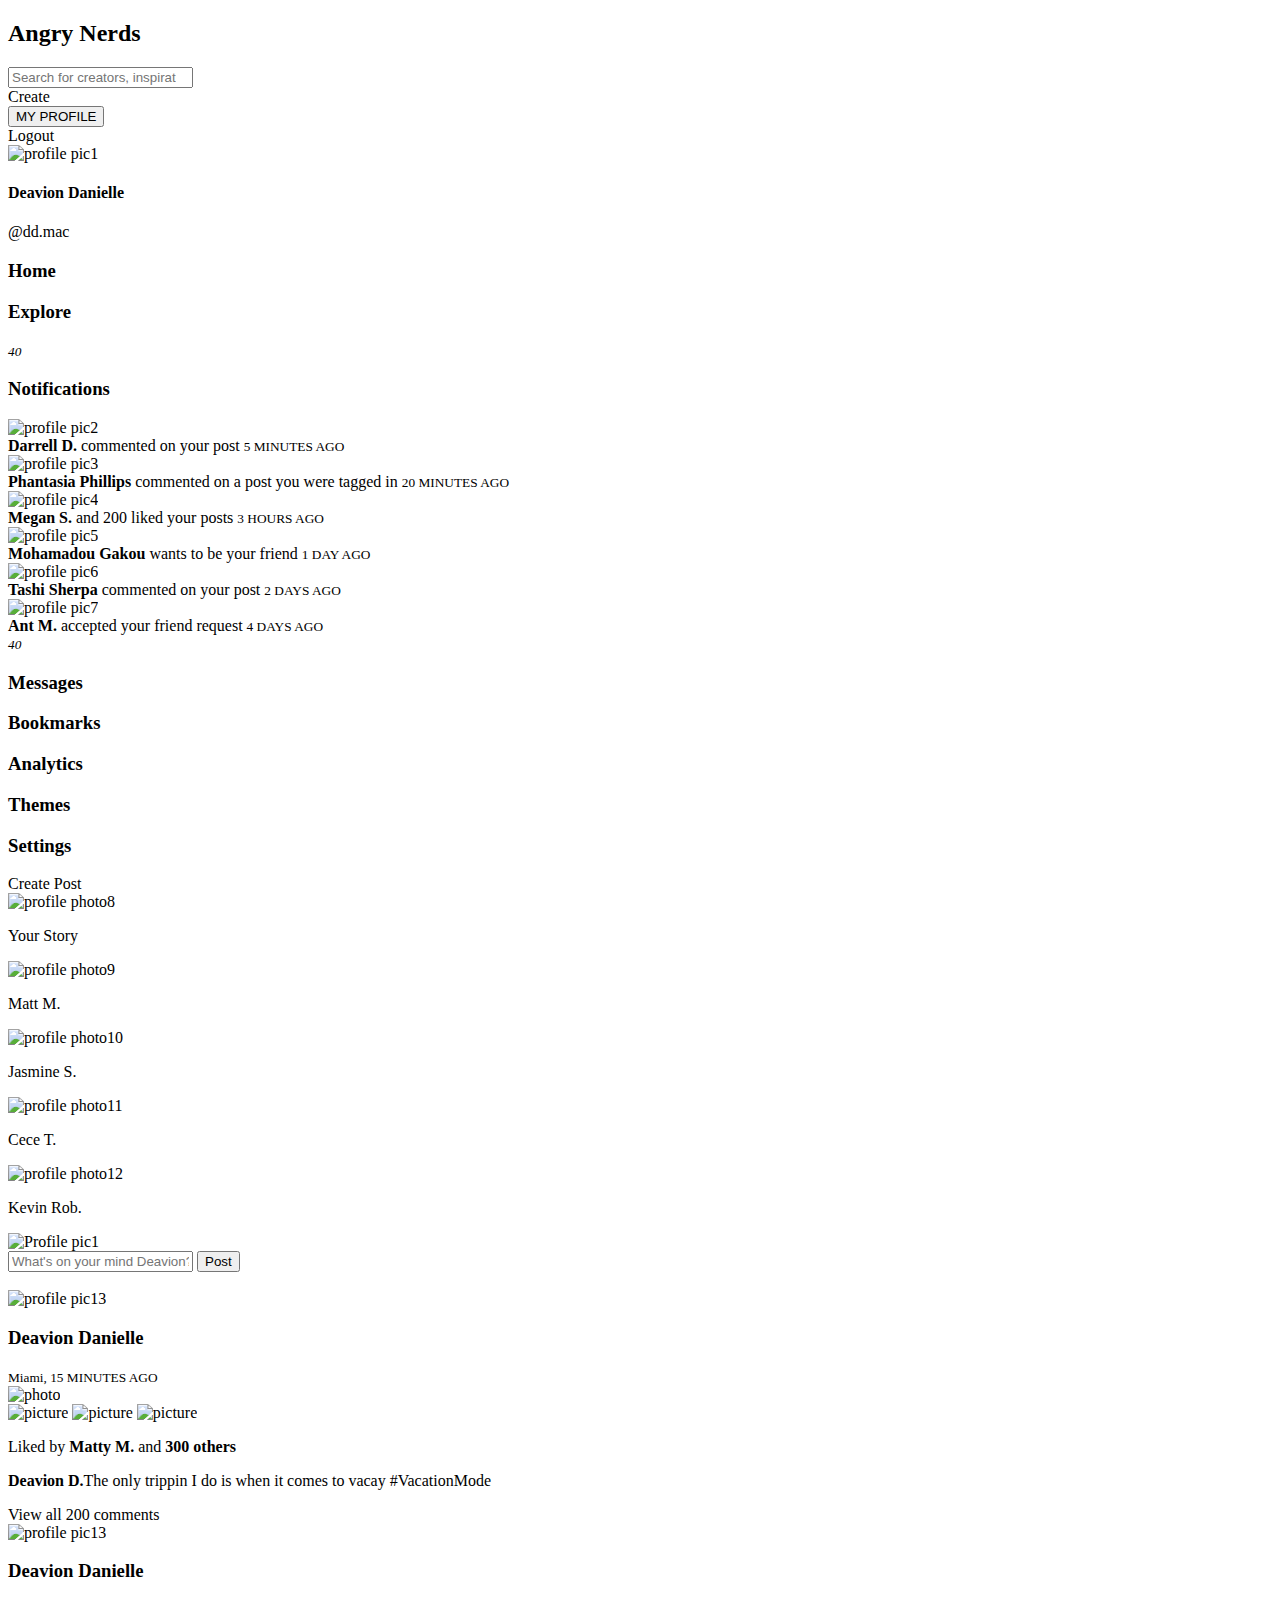
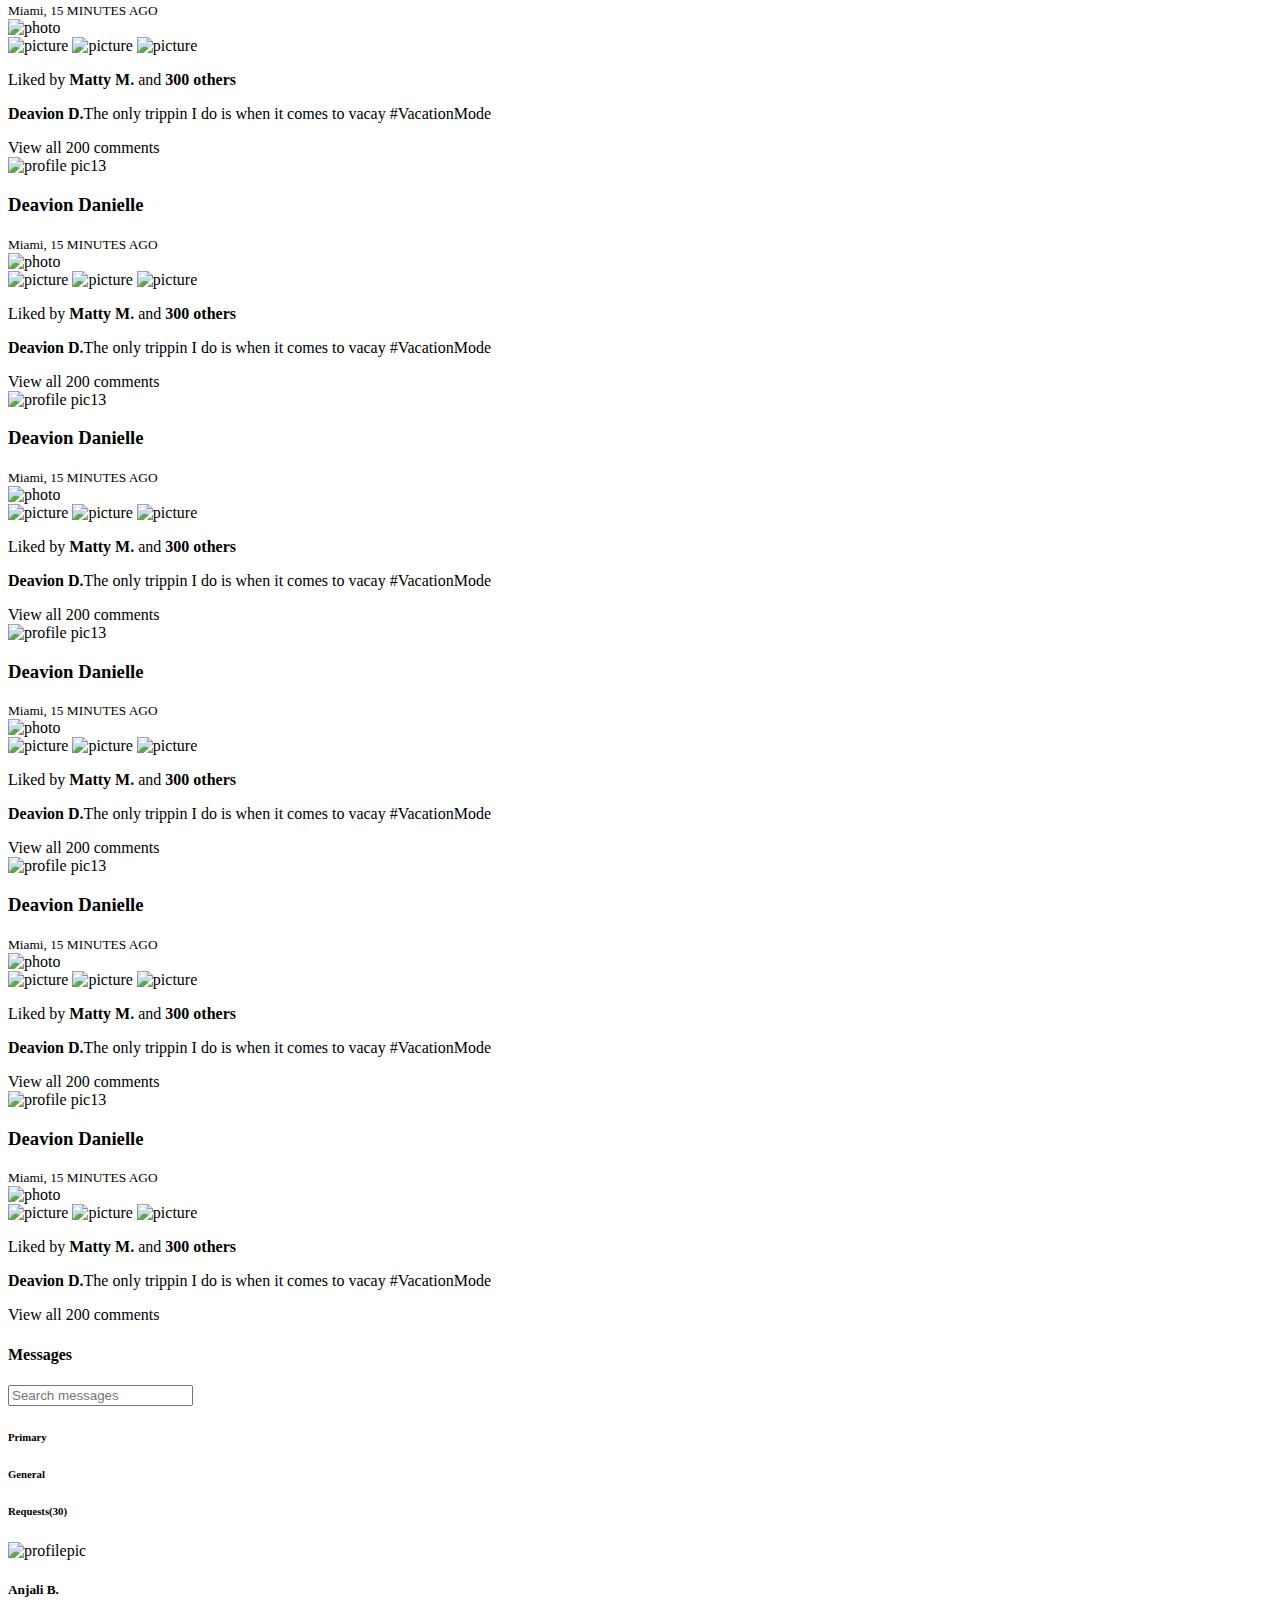
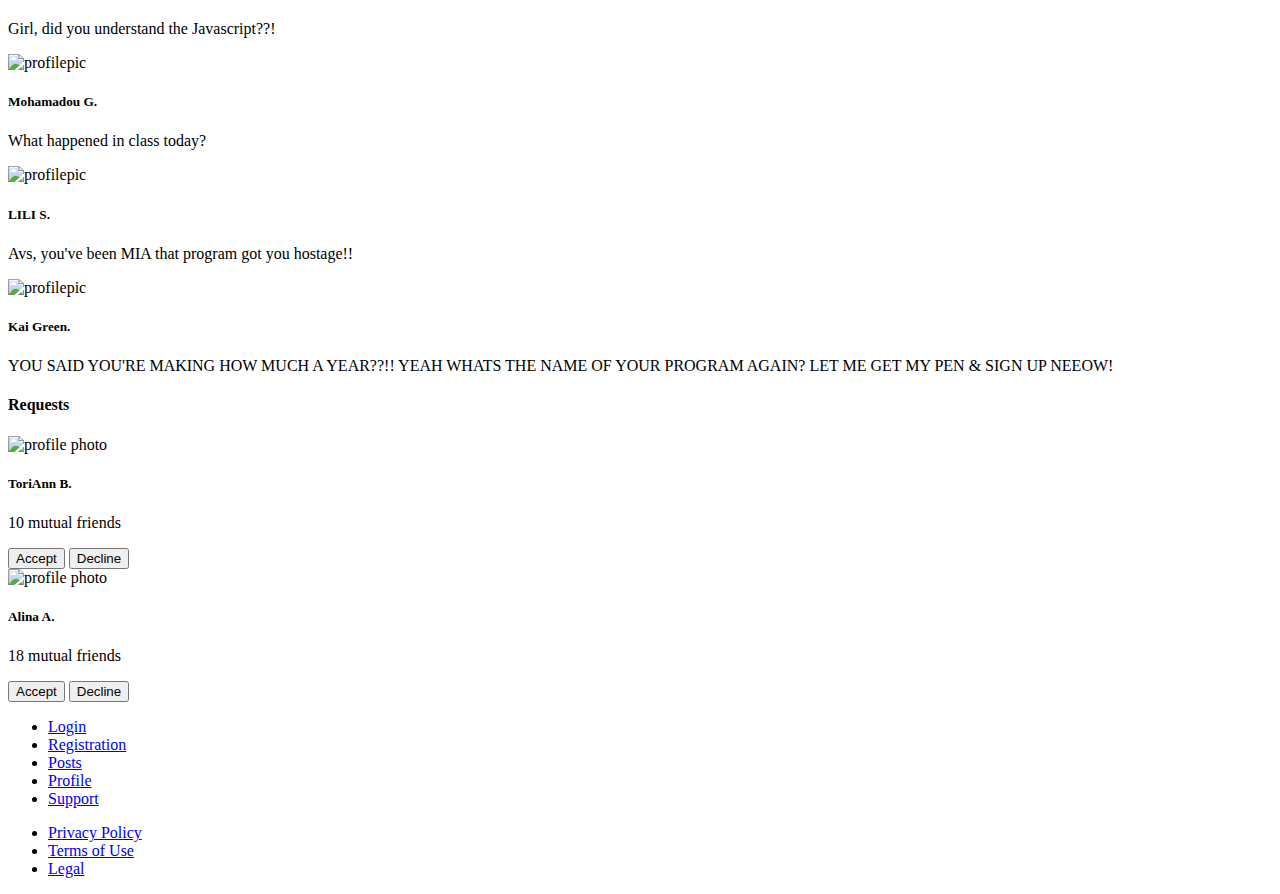
==== posts.html @ b9ea155a "Merge pull request #1 from ebrahimkebbeh/work-in-progress" ====
<!DOCTYPE html>
<html lang="en">

<head>
    <meta charset="UTF-8">
    <meta http-equiv="X-UA-Compatible" content="IE=edge">
    <meta name="viewport" content="width=device-width, initial-scale=1.0">
    <title>Document</title>
    <meta charset="UTF-8">
    <meta http-equiv="X-UA-Compatible" content="IE=edge">
    <meta name="viewport" content="width=device-width, initial-scale=1.0">
    <meta charset="UTF-8">
    <meta http-equiv="X-UA-Compatible" content="IE=edge">
    <meta name="viewport" content="width=device-width, initial-scale=1.0">
    <link href="https://cdn.jsdelivr.net/npm/bootstrap@5.2.3/dist/css/bootstrap.min.css" rel="stylesheet"
        integrity="sha384-rbsA2VBKQhggwzxH7pPCaAqO46MgnOM80zW1RWuH61DGLwZJEdK2Kadq2F9CUG65" crossorigin="anonymous">

    <link rel="stylesheet" href="https://unicons.iconscout.com/release/v4.0.0/css/line.css">

    <link rel="icon" type="image/x-icon" href="images/faveicon.png">

    <!-- Page-specific CSS -->
    <link rel="stylesheet" href="./css/posts.css">

    <title>The Posts Page</title>

    <!-- Run BEFORE page is finished loading (before window.onload): -->
    <script src="/scripts/auth.js"></script>
    <script>
            // if (isLoggedIn() === false) window.location.replace("login.html");
    </script>

</head>

<body>
    <header>
        <nav id="usernav">
            <div class="container">
                <h2 class="log">
                    Angry Nerds
                </h2>

                <div class="search-bar">
                    <i class="uil uil-search">
                    </i>
                    <input type="search" placeholder="Search for creators, inspirations, and projects">
                </div>

                <div class="create">
                    <label class="btn btn-primary" for="create-posts">Create</label>
                </div>

                <div class="profile">
                    <a href="profile.html"><button class="btn btn-primary" value="MY PROFILE">MY PROFILE</button></a>
                </div>

                <div id="logout" class="logout">
                    <label class="btn btn-primary" for="logout">Logout</label>

                </div>

            </div>
        </nav>
    </header>

    <main>
        <div class="container">
            <!----=====================LEFT=====================================-->
            <div class="left">
                <a class="profile">
                    <div class="profile-photo">
                        <img src="images/ddpropic.png" alt="profile pic1">
                    </div>
                    <div class="handle">
                        <h4>Deavion Danielle</h4>
                        <p class="text-muted">
                            @dd.mac
                        </p>
                    </div>
                </a>
                <!--====================SIDEBAR===================================-->
                <div class="sidebar">
                    <a class="menu-item active">
                        <span><i class="uil uil-home"></i></span>
                        <h3>Home</h3>
                    </a>
                    <a class="menu-item">
                        <span><i class="uil uil-compass"></i></span>
                        <h3>Explore</h3>
                    </a>
                    <a class="menu-item">
                        <span><i class="uil uil-bell"><small class="notification-count">40</small></i></span>
                        <h3>Notifications</h3>

                        <!--================NOTIFS POPUP===============================-->
                        <div class="notifications-popup">
                            <div>
                                <div class="profile-photo">
                                    <img src="images/djpropic.png" alt="profile pic2">
                                </div>
                                <div class="notification-body">
                                    <b>Darrell D.</b> commented on your post
                                    <small class="text-muted">5 MINUTES AGO</small>
                                </div>
                            </div>

                            <div>
                                <div class="profile-photo">
                                    <img src="images/phantpic.png" alt="profile pic3">
                                </div>
                                <div class="notification-body">
                                    <b>Phantasia Phillips</b> commented on a post you were tagged in
                                    <small class="text-muted">20 MINUTES AGO</small>
                                </div>
                            </div>

                            <div>
                                <div class="profile-photo">
                                    <img src="images/megpropic.png" alt="profile pic4">
                                </div>
                                <div class="notification-body">
                                    <b>Megan S. </b> and 200 liked your posts
                                    <small class="text-muted">3 HOURS AGO</small>
                                </div>
                            </div>

                            <div>
                                <div class="profile-photo">
                                    <img src="images/mopropic.png" alt="profile pic5">
                                </div>
                                <div class="notification-body">
                                    <b>Mohamadou Gakou</b> wants to be your friend
                                    <small class="text-muted">1 DAY AGO</small>
                                </div>
                            </div>

                            <div>
                                <div class="profile-photo">
                                    <img src="images/tashipic.png" alt="profile pic6">
                                </div>
                                <div class="notification-body">
                                    <b>Tashi Sherpa</b> commented on your post
                                    <small class="text-muted">2 DAYS AGO</small>
                                </div>
                            </div>

                            <div>
                                <div class="profile-photo">
                                    <img src="images/antpropic" alt="profile pic7">
                                </div>
                                <div class="notification-body">
                                    <b>Ant M.</b> accepted your friend request
                                    <small class="text-muted">4 DAYS AGO</small>
                                </div>
                            </div>

                        </div>
                        <!--===================================END OF NOTIFS POPUP=============-->
                    </a>
                    <a class="menu-item">
                        <span><i class="uil uil-envelope-alt"><small class="notification-count">40</small></i></span>
                        <h3>Messages</h3>
                    </a>
                    <a class="menu-item">
                        <span><i class="uil uil-bookmark"></i></span>
                        <h3>Bookmarks</h3>
                    </a>
                    <a class="menu-item">
                        <span><i class="uil uil-chart-line"></i></span>
                        <h3>Analytics</h3>
                    </a>
                    <a class="menu-item">
                        <span><i class="uil uil-palette"></i></span>
                        <h3>Themes</h3>
                    </a>
                    <a class="menu-item">
                        <span><i class="uil uil-setting"></i></span>
                        <h3>Settings</h3>
                    </a>
                </div>
                <!--=================================END OF SIDEBAR===============================-->
                <label for="create-post" class="btn btn-primary">Create Post</label>
            </div>

            <!--=================================END OF LEFT==================================-->

            <!--======================================MIDDLE=======================================-->

            <div class="middle">
                <!--===================================STORIES====================================-->
                <div class="stories">
                    <div class="story">
                        <div class="profile-photo">
                            <img src="images/ddpropic.png" alt="profile photo8">
                        </div>
                        <p class="name">Your Story</p>
                    </div>

                    <div class="story">
                        <div class="profile-photo">
                            <img src="images/mattpropic.png" alt="profile photo9">
                        </div>
                        <p class="name">Matt M.</p>
                    </div>

                    <div class="story">
                        <div class="profile-photo">
                            <img src="images/jassypropic.png" alt="profile photo10">
                        </div>
                        <p class="name">Jasmine S.</p>
                    </div>

                    <div class="story">
                        <div class="profile-photo">
                            <img src="images/ccpropic.png" alt="profile photo11">
                        </div>
                        <p class="name">Cece T.</p>
                    </div>

                    <div class="story">
                        <div class="profile-photo">
                            <img src="images/kevinpropic.png" alt="profile photo12">
                        </div>
                        <p class="name">Kevin Rob.</p>
                    </div>
                </div>
                <!--===================END OF STORIES==================================-->
                <form class="create-post">
                    <div class="profile-photo">
                        <img src="images/ddpropic.png" alt="Profile pic1">
                    </div>
                    <input id="create-post" type="text" placeholder="What's on your mind Deavion?">
                    <input type="submit" value="Post" class="btn btn-primary">
                </form>
                <br>
                <!--==============================================================FEEDS======================================================================-->

                <!--====================FEED1============================================-->
                <div class="feeds">
                    <div class="feed">
                        <div class="head">
                            <div class="user">
                                <div class="profile-photo">
                                    <img src="images/ddpropic.png" alt="profile pic13">
                                </div>

                                <div id="user-info" class="info">
                                    <h3>Deavion Danielle</h3>
                                    <small>Miami, 15 MINUTES AGO</small>
                                </div>

                                <span class="edit">
                                    <i class="uil uil-ellipsis-h"></i>
                                </span>
                            </div>
                        </div>

                        <div class="photo">
                            <img src="images/dd2ndpropic.JPG" alt="photo">
                        </div>

                        <div id="useractionbtn" class="action-button">
                            <div class="interaction-buttons">
                                <span><i class="uil uil-heart"></i></span>
                                <span><i class="uil uil-comment-dots"></i></span>
                                <span><i class="uil uil-share-alt"></i></span>
                            </div>

                            <div class="bookmark">
                                <span><i class="uil uil-bookmark-full"></i></span>
                            </div>
                        </div>

                        <div id="userlikes" class="liked-by">
                            <span><img src="images/mopropic.png" alt="picture"></span>
                            <span><img src="images/megpropic.png" alt="picture"></span>
                            <span><img src="images/phantpic.png" alt="picture"></span>
                            <p>Liked by <b>Matty M.</b> and <b>300 others</b></p>
                        </div>

                        <div class="caption">
                            <p><b>Deavion D.</b>The only trippin I do is when it comes to vacay <span
                                    class="hash-tag">#VacationMode</span></p>
                        </div>

                        <div class="comments text-muted">View all 200 comments</div>
                    </div>

                    <!--========================FEED2==============================-->

                    <div class="feed">
                        <div class="head">
                            <div class="user">
                                <div class="profile-photo">
                                    <img src="images/ddpropic.png" alt="profile pic13">
                                </div>

                                <div id="user-info" class="info">
                                    <h3>Deavion Danielle</h3>
                                    <small>Miami, 15 MINUTES AGO</small>
                                </div>

                                <span class="edit">
                                    <i class="uil uil-ellipsis-h"></i>
                                </span>
                            </div>
                        </div>

                        <div class="photo">
                            <img src="images/dd2ndpropic.JPG" alt="photo">
                        </div>

                        <div id="useractionbtn" class="action-button">
                            <div class="interaction-buttons">
                                <span><i class="uil uil-heart"></i></span>
                                <span><i class="uil uil-comment-dots"></i></span>
                                <span><i class="uil uil-share-alt"></i></span>
                            </div>

                            <div class="bookmark">
                                <span><i class="uil uil-bookmark-full"></i></span>
                            </div>
                        </div>

                        <div id="userlikes" class="liked-by">
                            <span><img src="images/mopropic.png" alt="picture"></span>
                            <span><img src="images/anjpropic.png" alt="picture"></span>
                            <span><img src="images/tashipic.png" alt="picture"></span>
                            <p>Liked by <b>Matty M.</b> and <b>300 others</b></p>
                        </div>

                        <div class="caption">
                            <p><b>Deavion D.</b>The only trippin I do is when it comes to vacay <span
                                    class="hash-tag">#VacationMode</span></p>
                        </div>

                        <div class="comments text-muted">View all 200 comments</div>
                    </div>
                    <!--======================FEED3===============================================-->

                    <div class="feed">
                        <div class="head">
                            <div class="user">
                                <div class="profile-photo">
                                    <img src="images/ddpropic.png" alt="profile pic13">
                                </div>

                                <div id="user-info" class="info">
                                    <h3>Deavion Danielle</h3>
                                    <small>Miami, 15 MINUTES AGO</small>
                                </div>

                                <span class="edit">
                                    <i class="uil uil-ellipsis-h"></i>
                                </span>
                            </div>
                        </div>

                        <div class="photo">
                            <img src="images/dd2ndpropic.JPG" alt="photo">
                        </div>

                        <div id="useractionbtn" class="action-button">
                            <div class="interaction-buttons">
                                <span><i class="uil uil-heart"></i></span>
                                <span><i class="uil uil-comment-dots"></i></span>
                                <span><i class="uil uil-share-alt"></i></span>
                            </div>

                            <div class="bookmark">
                                <span><i class="uil uil-bookmark-full"></i></span>
                            </div>
                        </div>

                        <div id="userlikes" class="liked-by">
                            <span><img src="images/tashipic.png" alt="picture"></span>
                            <span><img src="images/jassypropic.png" alt="picture"></span>
                            <span><img src="images/kevinpropic.png" alt="picture"></span>
                            <p>Liked by <b>Matty M.</b> and <b>300 others</b></p>
                        </div>

                        <div class="caption">
                            <p><b>Deavion D.</b>The only trippin I do is when it comes to vacay <span
                                    class="hash-tag">#VacationMode</span></p>
                        </div>

                        <div class="comments text-muted">View all 200 comments</div>
                    </div>

                    <!--==========================FEED4=================================================-->

                    <div class="feed">
                        <div class="head">
                            <div class="user">
                                <div class="profile-photo">
                                    <img src="images/ddpropic.png" alt="profile pic13">
                                </div>

                                <div id="user-info" class="info">
                                    <h3>Deavion Danielle</h3>
                                    <small>Miami, 15 MINUTES AGO</small>
                                </div>

                                <span class="edit">
                                    <i class="uil uil-ellipsis-h"></i>
                                </span>
                            </div>
                        </div>

                        <div class="photo">
                            <img src="images/dd2ndpropic.JPG" alt="photo">
                        </div>

                        <div id="useractionbtn" class="action-button">
                            <div class="interaction-buttons">
                                <span><i class="uil uil-heart"></i></span>
                                <span><i class="uil uil-comment-dots"></i></span>
                                <span><i class="uil uil-share-alt"></i></span>
                            </div>

                            <div class="bookmark">
                                <span><i class="uil uil-bookmark-full"></i></span>
                            </div>
                        </div>

                        <div id="userlikes" class="liked-by">
                            <span><img src="images/ccpropic.png" alt="picture"></span>
                            <span><img src="images/jassypropic.png" alt="picture"></span>
                            <span><img src="images/a" alt="picture"></span>
                            <p>Liked by <b>Matty M.</b> and <b>300 others</b></p>
                        </div>

                        <div class="caption">
                            <p><b>Deavion D.</b>The only trippin I do is when it comes to vacay <span
                                    class="hash-tag">#VacationMode</span></p>
                        </div>

                        <div class="comments text-muted">View all 200 comments</div>
                    </div>
                    <!--==============================FEED5==============================================-->

                    <div class="feed">
                        <div class="head">
                            <div class="user">
                                <div class="profile-photo">
                                    <img src="images/ddpropic.png" alt="profile pic13">
                                </div>

                                <div id="user-info" class="info">
                                    <h3>Deavion Danielle</h3>
                                    <small>Miami, 15 MINUTES AGO</small>
                                </div>

                                <span class="edit">
                                    <i class="uil uil-ellipsis-h"></i>
                                </span>
                            </div>
                        </div>

                        <div class="photo">
                            <img src="images/dd2ndpropic.JPG" alt="photo">
                        </div>

                        <div id="useractionbtn" class="action-button">
                            <div class="interaction-buttons">
                                <span><i class="uil uil-heart"></i></span>
                                <span><i class="uil uil-comment-dots"></i></span>
                                <span><i class="uil uil-share-alt"></i></span>
                            </div>

                            <div class="bookmark">
                                <span><i class="uil uil-bookmark-full"></i></span>
                            </div>
                        </div>

                        <div id="userlikes" class="liked-by">
                            <span><img src="images/" alt="picture"></span>
                            <span><img src="images/" alt="picture"></span>
                            <span><img src="images/" alt="picture"></span>
                            <p>Liked by <b>Matty M.</b> and <b>300 others</b></p>
                        </div>

                        <div class="caption">
                            <p><b>Deavion D.</b>The only trippin I do is when it comes to vacay <span
                                    class="hash-tag">#VacationMode</span></p>
                        </div>

                        <div class="comments text-muted">View all 200 comments</div>
                    </div>

                    <!--====================================FEED6==================================================-->

                    <div class="feed">
                        <div class="head">
                            <div class="user">
                                <div class="profile-photo">
                                    <img src="images/ddpropic.png" alt="profile pic13">
                                </div>

                                <div id="user-info" class="info">
                                    <h3>Deavion Danielle</h3>
                                    <small>Miami, 15 MINUTES AGO</small>
                                </div>

                                <span class="edit">
                                    <i class="uil uil-ellipsis-h"></i>
                                </span>
                            </div>
                        </div>

                        <div class="photo">
                            <img src="images/dd2ndpropic.JPG" alt="photo">
                        </div>

                        <div id="useractionbtn" class="action-button">
                            <div class="interaction-buttons">
                                <span><i class="uil uil-heart"></i></span>
                                <span><i class="uil uil-comment-dots"></i></span>
                                <span><i class="uil uil-share-alt"></i></span>
                            </div>

                            <div class="bookmark">
                                <span><i class="uil uil-bookmark-full"></i></span>
                            </div>
                        </div>

                        <div id="userlikes" class="liked-by">
                            <span><img src="images/mopropic.png" alt="picture"></span>
                            <span><img src="images/megpropic.png" alt="picture"></span>
                            <span><img src="images/tashipic.png" alt="picture"></span>
                            <p>Liked by <b>Matty M.</b> and <b>300 others</b></p>
                        </div>

                        <div class="caption">
                            <p><b>Deavion D.</b>The only trippin I do is when it comes to vacay <span
                                    class="hash-tag">#VacationMode</span></p>
                        </div>

                        <div class="comments text-muted">View all 200 comments</div>
                    </div>

                    <!--==================================FEED7==========================================-->

                    <div class="feed">
                        <div class="head">
                            <div class="user">
                                <div class="profile-photo">
                                    <img src="images/ddpropic.png" alt="profile pic13">
                                </div>

                                <div id="user-info" class="info">
                                    <h3>Deavion Danielle</h3>
                                    <small>Miami, 15 MINUTES AGO</small>
                                </div>

                                <span class="edit">
                                    <i class="uil uil-ellipsis-h"></i>
                                </span>
                            </div>
                        </div>

                        <div class="photo">
                            <img src="images/dd2ndpropic.JPG" alt="photo">
                        </div>

                        <div id="useractionbtn" class="action-button">
                            <div class="interaction-buttons">
                                <span><i class="uil uil-heart"></i></span>
                                <span><i class="uil uil-comment-dots"></i></span>
                                <span><i class="uil uil-share-alt"></i></span>
                            </div>

                            <div class="bookmark">
                                <span><i class="uil uil-bookmark-full"></i></span>
                            </div>
                        </div>

                        <div id="userlikes" class="liked-by">
                            <span><img src="images/megpropic.png" alt="picture"></span>
                            <span><img src="images/phantpic.png" alt="picture"></span>
                            <span><img src="images/alinapropic.png" alt="picture"></span>
                            <p>Liked by <b>Matty M.</b> and <b>300 others</b></p>
                        </div>

                        <div class="caption">
                            <p><b>Deavion D.</b>The only trippin I do is when it comes to vacay <span
                                    class="hash-tag">#VacationMode</span></p>
                        </div>

                        <div class="comments text-muted">View all 200 comments</div>
                    </div>


                </div>
            </div>
            <!--========================RIGHT==========================================-->
            <div class="right">
                <div class="messages">
                    <div class="heading">
                        <h4>Messages</h4><i class="uil uil-edit"></i>
                    </div>
                    <!--================SEARCHBAR======================================-->
                    <div class="search-bar">
                        <i class="uil uil-search"></i>
                        <input id="message-search" type="search" placeholder="Search messages">
                    </div>

                    <!--================MESSAGES CATEGORY================================-->
                    <div class="category">
                        <h6 class="active">Primary</h6>
                        <h6>General</h6>
                        <h6 class="message-requests"> Requests(30)</h6>
                    </div>

                    <!--==================MESSAGES============================================================================-->
                    <!--==================MESSAGE1========================================-->
                    <div class="message">
                        <div class="profile-photo">
                            <img src="images/anjpropic.png" alt="profilepic">
                        </div>
                        <div class="message-body">
                            <h5>Anjali B.</h5>
                            <p class="text-muted"> Girl, did you understand the Javascript??!</p>
                        </div>
                    </div>

                    <!--================MESSAGE2==========================================-->
                    <div class="message">
                        <div class="profile-photo">
                            <img src="images/mopropic.png" alt="profilepic">
                        </div>
                        <div class="message-body">
                            <h5>Mohamadou G.</h5>
                            <p class="text-muted">What happened in class today?</p>
                        </div>
                    </div>



                    <!--================MESSAGE3==========================================-->
                    <div class="message">
                        <div class="profile-photo">
                            <img src="images/liapropic.png" alt="profilepic">
                        </div>
                        <div class="message-body">
                            <h5>LILI S.</h5>
                            <p class="text-muted"> Avs, you've been MIA that program got you hostage!!</p>
                        </div>
                    </div>


                    <!--================MESSAGE4==========================================-->
                    <div class="message">
                        <div class="profile-photo">
                            <img src="images/anjpropic.png" alt="profilepic">
                        </div>
                        <div class="message-body">
                            <h5>Kai Green.</h5>
                            <p class="text-muted"> YOU SAID YOU'RE MAKING HOW MUCH A YEAR??!! YEAH WHATS THE NAME OF
                                YOUR PROGRAM AGAIN? LET ME GET MY PEN & SIGN UP NEEOW!</p>
                        </div>
                    </div>


                    <!--================END OF MESSAGES======================================-->

                    <!--===================FRIEND REQUESTS====================================-->
                    <!--======================FRIEND REQUEST1====================================-->
                    <div class="friend-requests">
                        <h4>Requests</h4>
                        <div class="request">
                            <div class="info">
                                <div class="profile-photo">
                                    <img src="images/toripropic.png" alt="profile photo">
                                </div>

                                <div>
                                    <h5> ToriAnn B.</h5>
                                    <p class="text-muted">10 mutual friends</p>
                                </div>
                            </div>

                            <div class="action">
                                <button class="btn btn-primary">
                                    Accept
                                </button>

                                <button class="btn btn-primary">
                                    Decline
                                </button>
                            </div>

                        </div>
                    </div>

                    <!--====================================FRIEND REQUEST2=====================================-->

                    <div class="request">
                        <div class="info">
                            <div class="profile-photo">
                                <img src="images/alinapropic.png" alt="profile photo">
                            </div>

                            <div>
                                <h5> Alina A.</h5>
                                <p class="text-muted">18 mutual friends</p>
                            </div>
                        </div>

                        <div class="action">
                            <button class="btn btn-primary">
                                Accept
                            </button>

                            <button class="btn btn-primary">
                                Decline
                            </button>
                        </div>

                    </div>






                </div>
            </div>

    </main>





    <footer>
        <div class="container">
            <nav>
                <ul>
                    <li><a href="login.html">Login</a></li>
                    <li><a href="registration.html">Registration</a></li>
                    <li><a href="posts.html">Posts</a></li>
                    <li><a href="profile.html">Profile</a></li>
                    <li><a href="support.html">Support</a></li>
                </ul>
            </nav>
            <ul>
                <li><a href="privacy.html">Privacy Policy</a></li>
                <li><a href="termsofuse.html">Terms of Use</a></li>
                <li><a href="legal.html">Legal</a></li>
            </ul>
        </div>


        <!--Third Party-->
        <script src="https://cdnjs.cloudflare.com/ajax/libs/blueimp-md5/2.19.0/js/md5.min.js"></script>

        <script src="https://cdn.jsdelivr.net/npm/bootstrap@5.2.3/dist/js/bootstrap.bundle.min.js"
            integrity="sha384-kenU1KFdBIe4zVF0s0G1M5b4hcpxyD9F7jL+jjXkk+Q2h455rYXK/7HAuoJl+0I4"
            crossorigin="anonymous"></script>

        <script src="scripts/posts.js"></script>

    </footer>
</body>

</html>
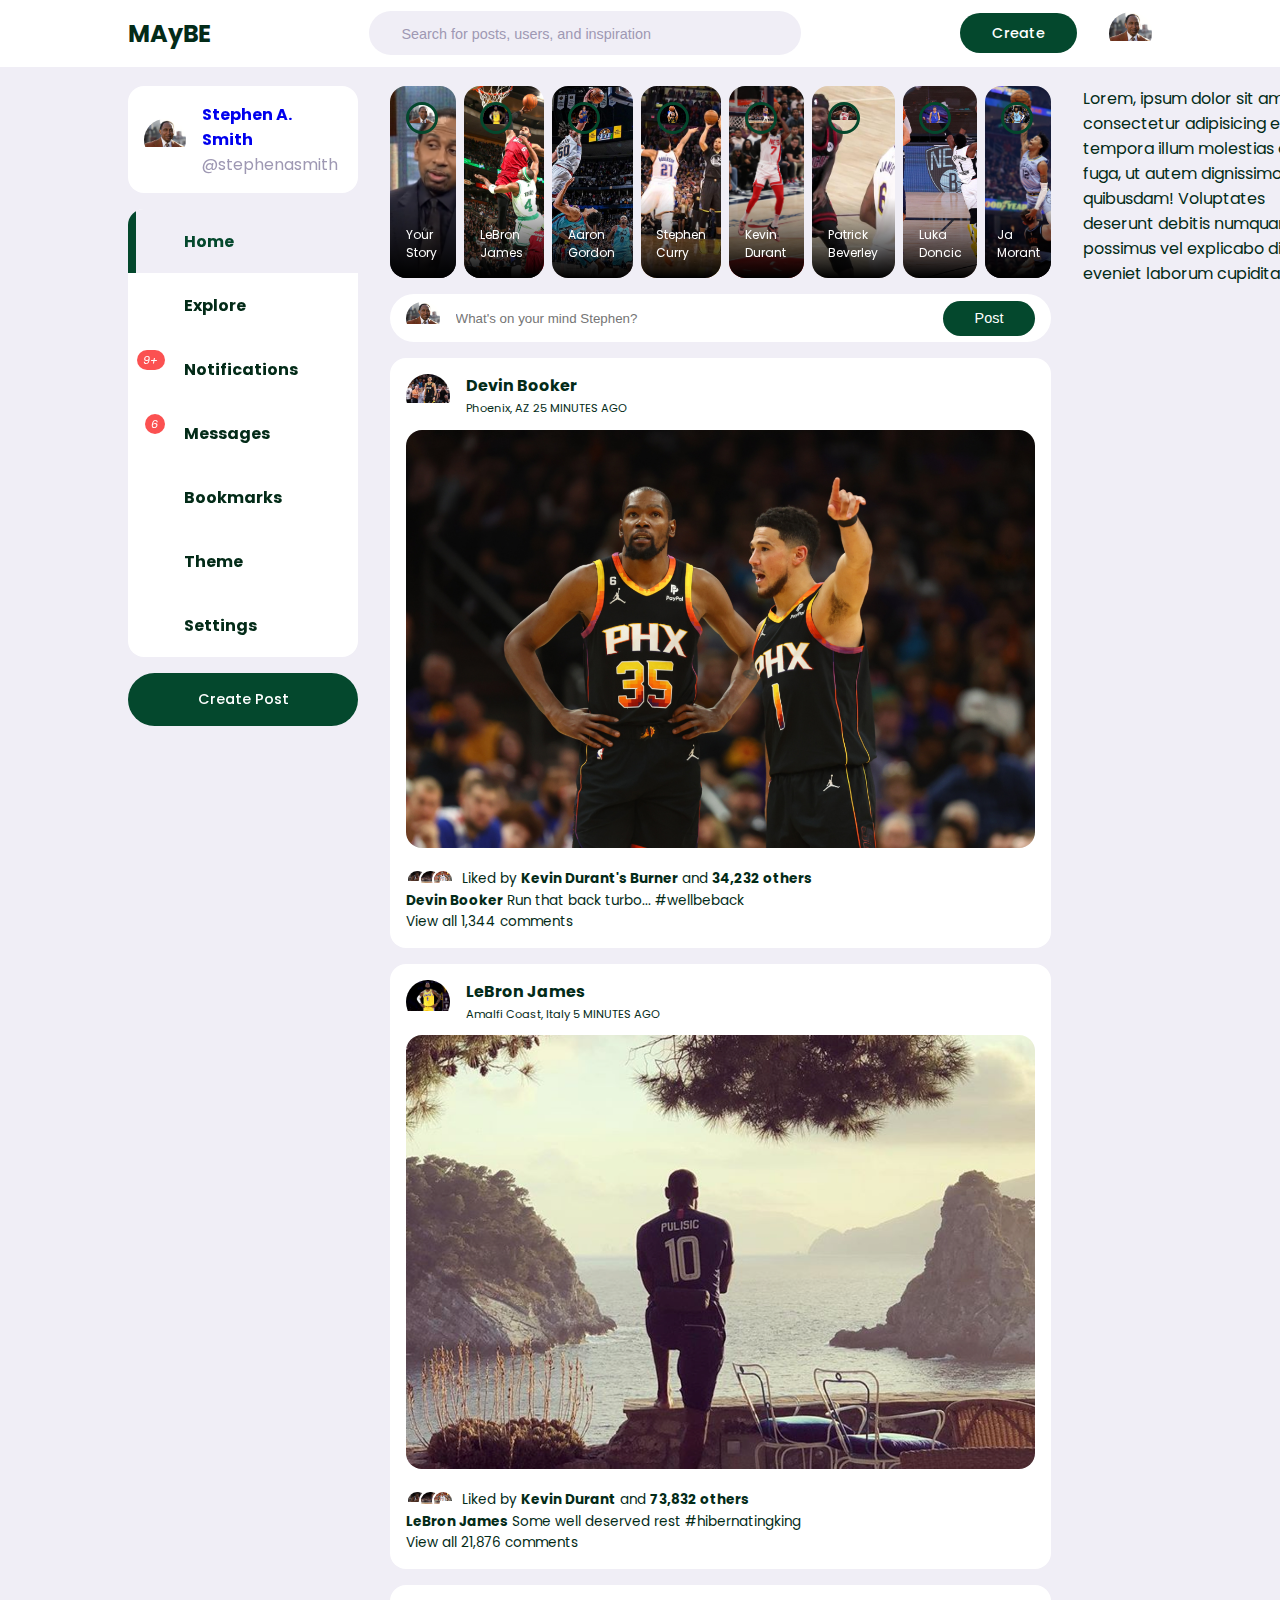
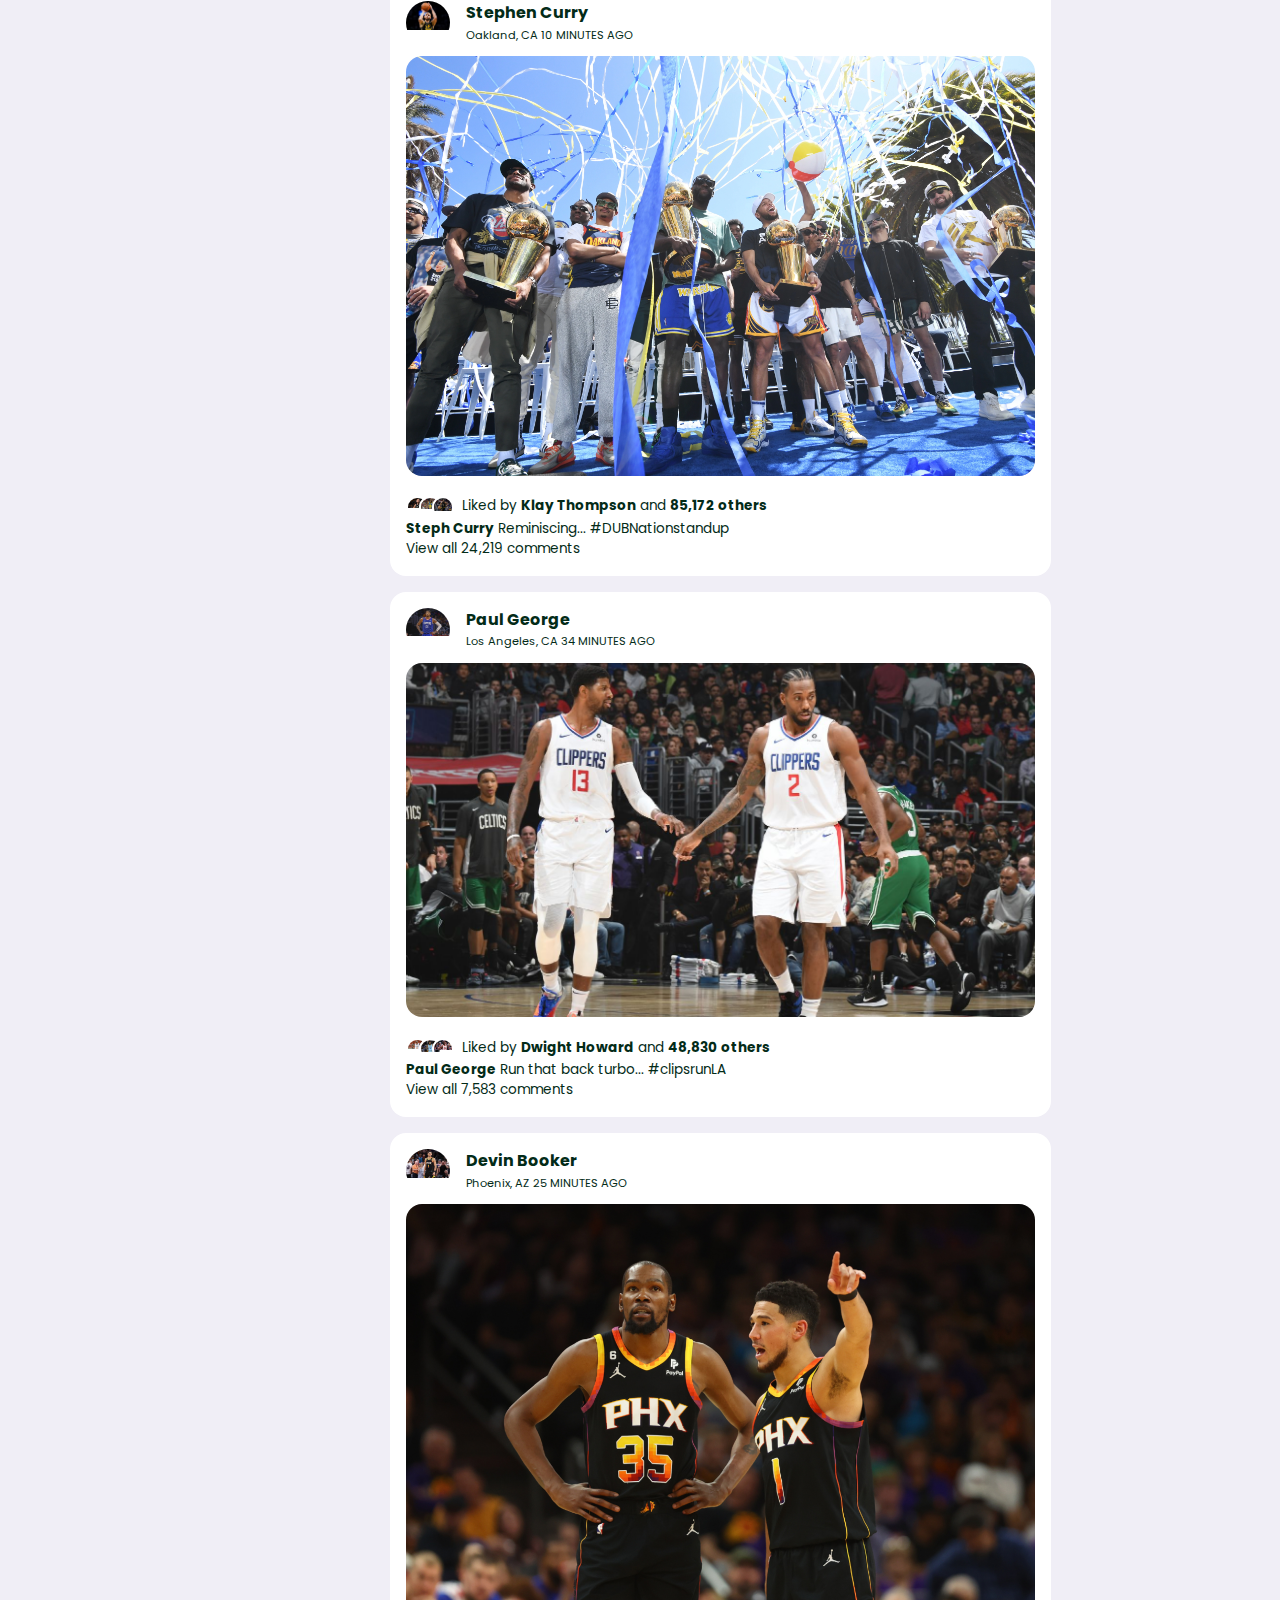
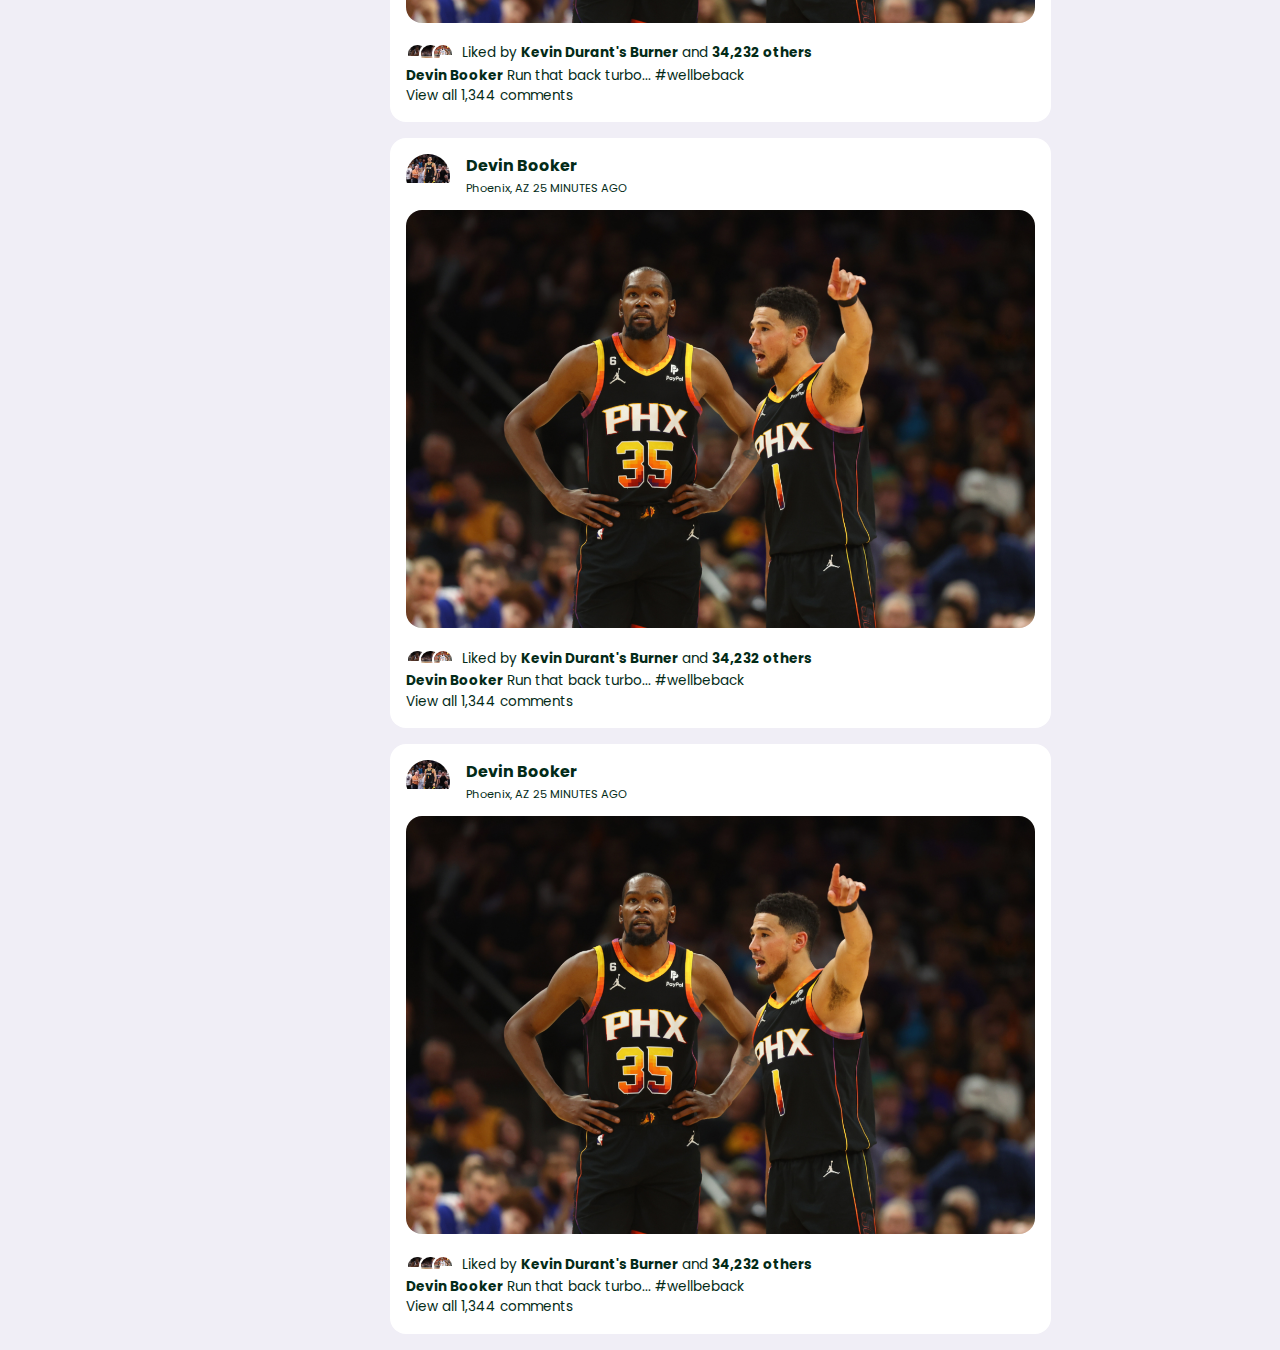
==== commit 04a64789: "posts" ====
--- a/posts.html
+++ b/posts.html
@@ -1,767 +1,537 @@
 <!DOCTYPE html>
 <html lang="en">
-
 <head>
     <meta charset="UTF-8">
-    <meta http-equiv="X-UA-Compatible" content="IE=edge">
     <meta name="viewport" content="width=device-width, initial-scale=1.0">
-    <title>Document</title>
-    <meta charset="UTF-8">
-    <meta http-equiv="X-UA-Compatible" content="IE=edge">
-    <meta name="viewport" content="width=device-width, initial-scale=1.0">
-    <meta charset="UTF-8">
-    <meta http-equiv="X-UA-Compatible" content="IE=edge">
-    <meta name="viewport" content="width=device-width, initial-scale=1.0">
-    <link href="https://cdn.jsdelivr.net/npm/bootstrap@5.2.3/dist/css/bootstrap.min.css" rel="stylesheet"
-        integrity="sha384-rbsA2VBKQhggwzxH7pPCaAqO46MgnOM80zW1RWuH61DGLwZJEdK2Kadq2F9CUG65" crossorigin="anonymous">
-
-    <link rel="stylesheet" href="https://unicons.iconscout.com/release/v4.0.0/css/line.css">
-
-    <link rel="icon" type="image/x-icon" href="images/faveicon.png">
-
-    <!-- Page-specific CSS -->
-    <link rel="stylesheet" href="./css/posts.css">
-
-    <title>The Posts Page</title>
-
-    <!-- Run BEFORE page is finished loading (before window.onload): -->
-    <script src="/scripts/auth.js"></script>
-    <script>
-            // if (isLoggedIn() === false) window.location.replace("login.html");
-    </script>
+    <title>MAyBE</title>
+    <link rel="stylesheet" href="https://unicons.iconscout.com/release/v2.1.6/css/unicons.css">
+    <link rel="stylesheet" href="./style.css">
 
 </head>
-
 <body>
-    <header>
-        <nav id="usernav">
-            <div class="container">
-                <h2 class="log">
-                    Angry Nerds
-                </h2>
-
-                <div class="search-bar">
-                    <i class="uil uil-search">
-                    </i>
-                    <input type="search" placeholder="Search for creators, inspirations, and projects">
-                </div>
-
-                <div class="create">
-                    <label class="btn btn-primary" for="create-posts">Create</label>
-                </div>
-
-                <div class="profile">
-                    <a href="profile.html"><button class="btn btn-primary" value="MY PROFILE">MY PROFILE</button></a>
-                </div>
-
-                <div id="logout" class="logout">
-                    <label class="btn btn-primary" for="logout">Logout</label>
-
-                </div>
-
+    <nav>
+        <div class="container">
+            <h2 class="logo">
+                MAyBE
+            </h2>
+            <div class="search-bar">
+                <i class="uil uil-search"></i>
+                <input type="search" placeholder="Search for posts, users, and inspiration">
             </div>
-        </nav>
-    </header>
+            <div class="create">
+                <label class="btn btn-primary" for="create-post">Create</label>
+                <div class="profile-picture">
+                    <img src="./images/profilepic1.jpg">
+                </div>
+            </div>
+        </div>
+    </nav>
+
+    <!-- <main>
+        <div class="container">
+            <div class="left">
+                <a href="profile.html" class="profile">
+                <img class="profile-picture" src="./images/profilepic1.jpg" alt="Profile Picture">
+                </a>
+                <div class="handle">
+                    <h4>Stephen A. Smith</h4>
+                    <p class="text-muted">
+                        @stephenasmith
+                    </p>   
+                </div>
+                </a> -->
 
     <main>
         <div class="container">
-            <!----=====================LEFT=====================================-->
             <div class="left">
-                <a class="profile">
-                    <div class="profile-photo">
-                        <img src="images/ddpropic.png" alt="profile pic1">
-                    </div>
-                    <div class="handle">
-                        <h4>Deavion Danielle</h4>
-                        <p class="text-muted">
-                            @dd.mac
-                        </p>
-                    </div>
+                <a href="profile.html" class="profile">
+                <div class="profile-picture">
+                    <img src="./images/profilepic1.jpg" alt="Profile Picture">
+                </div>
+                <div class="handle">
+                    <h4>Stephen A. Smith</h4>
+                    <p class="text-muted">
+                        @stephenasmith
+                    </p>   
+                </div>
                 </a>
-                <!--====================SIDEBAR===================================-->
+
                 <div class="sidebar">
                     <a class="menu-item active">
-                        <span><i class="uil uil-home"></i></span>
-                        <h3>Home</h3>
+                        <span><i class="uil uil-home"></i></span> <h3>Home</h3>
                     </a>
                     <a class="menu-item">
-                        <span><i class="uil uil-compass"></i></span>
-                        <h3>Explore</h3>
-                    </a>
-                    <a class="menu-item">
-                        <span><i class="uil uil-bell"><small class="notification-count">40</small></i></span>
-                        <h3>Notifications</h3>
-
-                        <!--================NOTIFS POPUP===============================-->
+                        <span><i class="uil uil-compass"></i></span> <h3>Explore</h3>
+                    </a>
+                    <a class="menu-item" id="notifications">
+                        <span><i class="uil uil-bell"><small class="notification-count">9+</small> </i></span> <h3>Notifications</h3>
+
                         <div class="notifications-popup">
                             <div>
-                                <div class="profile-photo">
-                                    <img src="images/djpropic.png" alt="profile pic2">
+                                <div class="profile-picture">
+                                    <img src="./images/profilepic2.jpg" alt="">
                                 </div>
                                 <div class="notification-body">
-                                    <b>Darrell D.</b> commented on your post
-                                    <small class="text-muted">5 MINUTES AGO</small>
-                                </div>
-                            </div>
-
+                                    <b>Michael Jordan</b> Commented on your post!
+                                    <small class="text-muted">21 MINUTES AGO</small>
+                                </div>
+                            </div>
                             <div>
-                                <div class="profile-photo">
-                                    <img src="images/phantpic.png" alt="profile pic3">
+                                <div class="profile-picture">
+                                    <img src="./images/profilepic3.jpg" alt="">
                                 </div>
                                 <div class="notification-body">
-                                    <b>Phantasia Phillips</b> commented on a post you were tagged in
-                                    <small class="text-muted">20 MINUTES AGO</small>
-                                </div>
-                            </div>
-
+                                    <b>Dwight Howard</b> Tagged you in a comment!
+                                    <small class="text-muted">2 HOURS AGO</small>
+                                </div>
+                            </div>
                             <div>
-                                <div class="profile-photo">
-                                    <img src="images/megpropic.png" alt="profile pic4">
+                                <div class="profile-picture">
+                                    <img src="./images/profilepic4.jpg" alt="">
                                 </div>
                                 <div class="notification-body">
-                                    <b>Megan S. </b> and 200 liked your posts
-                                    <small class="text-muted">3 HOURS AGO</small>
-                                </div>
-                            </div>
-
+                                    <b>Lebron James</b> Liked your post!
+                                    <small class="text-muted">21 HOURS AGO</small>
+                                </div>
+                            </div>
                             <div>
-                                <div class="profile-photo">
-                                    <img src="images/mopropic.png" alt="profile pic5">
+                                <div class="profile-picture">
+                                    <img src="./images/profilepic5.jpg" alt="">
                                 </div>
                                 <div class="notification-body">
-                                    <b>Mohamadou Gakou</b> wants to be your friend
-                                    <small class="text-muted">1 DAY AGO</small>
-                                </div>
-                            </div>
-
+                                    <b>Stephen Curry</b> Accepted your follow request!
+                                    <small class="text-muted">36 HOURS AGO</small>
+                                </div>
+                            </div>
                             <div>
-                                <div class="profile-photo">
-                                    <img src="images/tashipic.png" alt="profile pic6">
+                                <div class="profile-picture">
+                                    <img src="./images/profilepic6.jpg" alt="">
                                 </div>
                                 <div class="notification-body">
-                                    <b>Tashi Sherpa</b> commented on your post
-                                    <small class="text-muted">2 DAYS AGO</small>
-                                </div>
-                            </div>
-
+                                    <b>Kevin Durant</b> Replied to your comment!
+                                    <small class="text-muted">3 DAYS AGO</small>
+                                </div>
+                            </div>
                             <div>
-                                <div class="profile-photo">
-                                    <img src="images/antpropic" alt="profile pic7">
+                                <div class="profile-picture">
+                                    <img src="./images/profilepic7.jpg" alt="">
                                 </div>
                                 <div class="notification-body">
-                                    <b>Ant M.</b> accepted your friend request
-                                    <small class="text-muted">4 DAYS AGO</small>
-                                </div>
-                            </div>
-
-                        </div>
-                        <!--===================================END OF NOTIFS POPUP=============-->
+                                    <b>KD's Burner Account</b> Replied to you comment!
+                                    <small class="text-muted">1 WEEK AGO</small>
+                                </div>
+                            </div>
+                        </div>
+                    </a>
+                    <a class="menu-item" id="messages-notifications">
+                        <span><i class="uil uil-envelope-alt"><small class="notification-count">6</small></i></span> <h3>Messages</h3>
                     </a>
                     <a class="menu-item">
-                        <span><i class="uil uil-envelope-alt"><small class="notification-count">40</small></i></span>
-                        <h3>Messages</h3>
+                        <span><i class="uil uil-bookmark"></i></span> <h3>Bookmarks</h3>
                     </a>
                     <a class="menu-item">
-                        <span><i class="uil uil-bookmark"></i></span>
-                        <h3>Bookmarks</h3>
+                        <span><i class="uil uil-palette"></i></span> <h3>Theme</h3>
                     </a>
                     <a class="menu-item">
-                        <span><i class="uil uil-chart-line"></i></span>
-                        <h3>Analytics</h3>
-                    </a>
-                    <a class="menu-item">
-                        <span><i class="uil uil-palette"></i></span>
-                        <h3>Themes</h3>
-                    </a>
-                    <a class="menu-item">
-                        <span><i class="uil uil-setting"></i></span>
-                        <h3>Settings</h3>
-                    </a>
-                </div>
-                <!--=================================END OF SIDEBAR===============================-->
+                        <span><i class="uil uil-setting"></i></span> <h3>Settings</h3>
+                    </a>
+                </div>
+
                 <label for="create-post" class="btn btn-primary">Create Post</label>
+
+
             </div>
 
-            <!--=================================END OF LEFT==================================-->
-
-            <!--======================================MIDDLE=======================================-->
-
-            <div class="middle">
-                <!--===================================STORIES====================================-->
-                <div class="stories">
-                    <div class="story">
-                        <div class="profile-photo">
-                            <img src="images/ddpropic.png" alt="profile photo8">
-                        </div>
-                        <p class="name">Your Story</p>
-                    </div>
-
-                    <div class="story">
-                        <div class="profile-photo">
-                            <img src="images/mattpropic.png" alt="profile photo9">
-                        </div>
-                        <p class="name">Matt M.</p>
-                    </div>
-
-                    <div class="story">
-                        <div class="profile-photo">
-                            <img src="images/jassypropic.png" alt="profile photo10">
-                        </div>
-                        <p class="name">Jasmine S.</p>
-                    </div>
-
-                    <div class="story">
-                        <div class="profile-photo">
-                            <img src="images/ccpropic.png" alt="profile photo11">
-                        </div>
-                        <p class="name">Cece T.</p>
-                    </div>
-
-                    <div class="story">
-                        <div class="profile-photo">
-                            <img src="images/kevinpropic.png" alt="profile photo12">
-                        </div>
-                        <p class="name">Kevin Rob.</p>
-                    </div>
-                </div>
-                <!--===================END OF STORIES==================================-->
-                <form class="create-post">
-                    <div class="profile-photo">
-                        <img src="images/ddpropic.png" alt="Profile pic1">
-                    </div>
-                    <input id="create-post" type="text" placeholder="What's on your mind Deavion?">
-                    <input type="submit" value="Post" class="btn btn-primary">
-                </form>
-                <br>
-                <!--==============================================================FEEDS======================================================================-->
-
-                <!--====================FEED1============================================-->
-                <div class="feeds">
-                    <div class="feed">
-                        <div class="head">
-                            <div class="user">
-                                <div class="profile-photo">
-                                    <img src="images/ddpropic.png" alt="profile pic13">
-                                </div>
-
-                                <div id="user-info" class="info">
-                                    <h3>Deavion Danielle</h3>
-                                    <small>Miami, 15 MINUTES AGO</small>
-                                </div>
-
-                                <span class="edit">
-                                    <i class="uil uil-ellipsis-h"></i>
-                                </span>
-                            </div>
-                        </div>
-
-                        <div class="photo">
-                            <img src="images/dd2ndpropic.JPG" alt="photo">
-                        </div>
-
-                        <div id="useractionbtn" class="action-button">
-                            <div class="interaction-buttons">
-                                <span><i class="uil uil-heart"></i></span>
-                                <span><i class="uil uil-comment-dots"></i></span>
-                                <span><i class="uil uil-share-alt"></i></span>
-                            </div>
-
-                            <div class="bookmark">
-                                <span><i class="uil uil-bookmark-full"></i></span>
-                            </div>
-                        </div>
-
-                        <div id="userlikes" class="liked-by">
-                            <span><img src="images/mopropic.png" alt="picture"></span>
-                            <span><img src="images/megpropic.png" alt="picture"></span>
-                            <span><img src="images/phantpic.png" alt="picture"></span>
-                            <p>Liked by <b>Matty M.</b> and <b>300 others</b></p>
-                        </div>
-
-                        <div class="caption">
-                            <p><b>Deavion D.</b>The only trippin I do is when it comes to vacay <span
-                                    class="hash-tag">#VacationMode</span></p>
-                        </div>
-
-                        <div class="comments text-muted">View all 200 comments</div>
-                    </div>
-
-                    <!--========================FEED2==============================-->
-
-                    <div class="feed">
-                        <div class="head">
-                            <div class="user">
-                                <div class="profile-photo">
-                                    <img src="images/ddpropic.png" alt="profile pic13">
-                                </div>
-
-                                <div id="user-info" class="info">
-                                    <h3>Deavion Danielle</h3>
-                                    <small>Miami, 15 MINUTES AGO</small>
-                                </div>
-
-                                <span class="edit">
-                                    <i class="uil uil-ellipsis-h"></i>
-                                </span>
-                            </div>
-                        </div>
-
-                        <div class="photo">
-                            <img src="images/dd2ndpropic.JPG" alt="photo">
-                        </div>
-
-                        <div id="useractionbtn" class="action-button">
-                            <div class="interaction-buttons">
-                                <span><i class="uil uil-heart"></i></span>
-                                <span><i class="uil uil-comment-dots"></i></span>
-                                <span><i class="uil uil-share-alt"></i></span>
-                            </div>
-
-                            <div class="bookmark">
-                                <span><i class="uil uil-bookmark-full"></i></span>
-                            </div>
-                        </div>
-
-                        <div id="userlikes" class="liked-by">
-                            <span><img src="images/mopropic.png" alt="picture"></span>
-                            <span><img src="images/anjpropic.png" alt="picture"></span>
-                            <span><img src="images/tashipic.png" alt="picture"></span>
-                            <p>Liked by <b>Matty M.</b> and <b>300 others</b></p>
-                        </div>
-
-                        <div class="caption">
-                            <p><b>Deavion D.</b>The only trippin I do is when it comes to vacay <span
-                                    class="hash-tag">#VacationMode</span></p>
-                        </div>
-
-                        <div class="comments text-muted">View all 200 comments</div>
-                    </div>
-                    <!--======================FEED3===============================================-->
-
-                    <div class="feed">
-                        <div class="head">
-                            <div class="user">
-                                <div class="profile-photo">
-                                    <img src="images/ddpropic.png" alt="profile pic13">
-                                </div>
-
-                                <div id="user-info" class="info">
-                                    <h3>Deavion Danielle</h3>
-                                    <small>Miami, 15 MINUTES AGO</small>
-                                </div>
-
-                                <span class="edit">
-                                    <i class="uil uil-ellipsis-h"></i>
-                                </span>
-                            </div>
-                        </div>
-
-                        <div class="photo">
-                            <img src="images/dd2ndpropic.JPG" alt="photo">
-                        </div>
-
-                        <div id="useractionbtn" class="action-button">
-                            <div class="interaction-buttons">
-                                <span><i class="uil uil-heart"></i></span>
-                                <span><i class="uil uil-comment-dots"></i></span>
-                                <span><i class="uil uil-share-alt"></i></span>
-                            </div>
-
-                            <div class="bookmark">
-                                <span><i class="uil uil-bookmark-full"></i></span>
-                            </div>
-                        </div>
-
-                        <div id="userlikes" class="liked-by">
-                            <span><img src="images/tashipic.png" alt="picture"></span>
-                            <span><img src="images/jassypropic.png" alt="picture"></span>
-                            <span><img src="images/kevinpropic.png" alt="picture"></span>
-                            <p>Liked by <b>Matty M.</b> and <b>300 others</b></p>
-                        </div>
-
-                        <div class="caption">
-                            <p><b>Deavion D.</b>The only trippin I do is when it comes to vacay <span
-                                    class="hash-tag">#VacationMode</span></p>
-                        </div>
-
-                        <div class="comments text-muted">View all 200 comments</div>
-                    </div>
-
-                    <!--==========================FEED4=================================================-->
-
-                    <div class="feed">
-                        <div class="head">
-                            <div class="user">
-                                <div class="profile-photo">
-                                    <img src="images/ddpropic.png" alt="profile pic13">
-                                </div>
-
-                                <div id="user-info" class="info">
-                                    <h3>Deavion Danielle</h3>
-                                    <small>Miami, 15 MINUTES AGO</small>
-                                </div>
-
-                                <span class="edit">
-                                    <i class="uil uil-ellipsis-h"></i>
-                                </span>
-                            </div>
-                        </div>
-
-                        <div class="photo">
-                            <img src="images/dd2ndpropic.JPG" alt="photo">
-                        </div>
-
-                        <div id="useractionbtn" class="action-button">
-                            <div class="interaction-buttons">
-                                <span><i class="uil uil-heart"></i></span>
-                                <span><i class="uil uil-comment-dots"></i></span>
-                                <span><i class="uil uil-share-alt"></i></span>
-                            </div>
-
-                            <div class="bookmark">
-                                <span><i class="uil uil-bookmark-full"></i></span>
-                            </div>
-                        </div>
-
-                        <div id="userlikes" class="liked-by">
-                            <span><img src="images/ccpropic.png" alt="picture"></span>
-                            <span><img src="images/jassypropic.png" alt="picture"></span>
-                            <span><img src="images/a" alt="picture"></span>
-                            <p>Liked by <b>Matty M.</b> and <b>300 others</b></p>
-                        </div>
-
-                        <div class="caption">
-                            <p><b>Deavion D.</b>The only trippin I do is when it comes to vacay <span
-                                    class="hash-tag">#VacationMode</span></p>
-                        </div>
-
-                        <div class="comments text-muted">View all 200 comments</div>
-                    </div>
-                    <!--==============================FEED5==============================================-->
-
-                    <div class="feed">
-                        <div class="head">
-                            <div class="user">
-                                <div class="profile-photo">
-                                    <img src="images/ddpropic.png" alt="profile pic13">
-                                </div>
-
-                                <div id="user-info" class="info">
-                                    <h3>Deavion Danielle</h3>
-                                    <small>Miami, 15 MINUTES AGO</small>
-                                </div>
-
-                                <span class="edit">
-                                    <i class="uil uil-ellipsis-h"></i>
-                                </span>
-                            </div>
-                        </div>
-
-                        <div class="photo">
-                            <img src="images/dd2ndpropic.JPG" alt="photo">
-                        </div>
-
-                        <div id="useractionbtn" class="action-button">
-                            <div class="interaction-buttons">
-                                <span><i class="uil uil-heart"></i></span>
-                                <span><i class="uil uil-comment-dots"></i></span>
-                                <span><i class="uil uil-share-alt"></i></span>
-                            </div>
-
-                            <div class="bookmark">
-                                <span><i class="uil uil-bookmark-full"></i></span>
-                            </div>
-                        </div>
-
-                        <div id="userlikes" class="liked-by">
-                            <span><img src="images/" alt="picture"></span>
-                            <span><img src="images/" alt="picture"></span>
-                            <span><img src="images/" alt="picture"></span>
-                            <p>Liked by <b>Matty M.</b> and <b>300 others</b></p>
-                        </div>
-
-                        <div class="caption">
-                            <p><b>Deavion D.</b>The only trippin I do is when it comes to vacay <span
-                                    class="hash-tag">#VacationMode</span></p>
-                        </div>
-
-                        <div class="comments text-muted">View all 200 comments</div>
-                    </div>
-
-                    <!--====================================FEED6==================================================-->
-
-                    <div class="feed">
-                        <div class="head">
-                            <div class="user">
-                                <div class="profile-photo">
-                                    <img src="images/ddpropic.png" alt="profile pic13">
-                                </div>
-
-                                <div id="user-info" class="info">
-                                    <h3>Deavion Danielle</h3>
-                                    <small>Miami, 15 MINUTES AGO</small>
-                                </div>
-
-                                <span class="edit">
-                                    <i class="uil uil-ellipsis-h"></i>
-                                </span>
-                            </div>
-                        </div>
-
-                        <div class="photo">
-                            <img src="images/dd2ndpropic.JPG" alt="photo">
-                        </div>
-
-                        <div id="useractionbtn" class="action-button">
-                            <div class="interaction-buttons">
-                                <span><i class="uil uil-heart"></i></span>
-                                <span><i class="uil uil-comment-dots"></i></span>
-                                <span><i class="uil uil-share-alt"></i></span>
-                            </div>
-
-                            <div class="bookmark">
-                                <span><i class="uil uil-bookmark-full"></i></span>
-                            </div>
-                        </div>
-
-                        <div id="userlikes" class="liked-by">
-                            <span><img src="images/mopropic.png" alt="picture"></span>
-                            <span><img src="images/megpropic.png" alt="picture"></span>
-                            <span><img src="images/tashipic.png" alt="picture"></span>
-                            <p>Liked by <b>Matty M.</b> and <b>300 others</b></p>
-                        </div>
-
-                        <div class="caption">
-                            <p><b>Deavion D.</b>The only trippin I do is when it comes to vacay <span
-                                    class="hash-tag">#VacationMode</span></p>
-                        </div>
-
-                        <div class="comments text-muted">View all 200 comments</div>
-                    </div>
-
-                    <!--==================================FEED7==========================================-->
-
-                    <div class="feed">
-                        <div class="head">
-                            <div class="user">
-                                <div class="profile-photo">
-                                    <img src="images/ddpropic.png" alt="profile pic13">
-                                </div>
-
-                                <div id="user-info" class="info">
-                                    <h3>Deavion Danielle</h3>
-                                    <small>Miami, 15 MINUTES AGO</small>
-                                </div>
-
-                                <span class="edit">
-                                    <i class="uil uil-ellipsis-h"></i>
-                                </span>
-                            </div>
-                        </div>
-
-                        <div class="photo">
-                            <img src="images/dd2ndpropic.JPG" alt="photo">
-                        </div>
-
-                        <div id="useractionbtn" class="action-button">
-                            <div class="interaction-buttons">
-                                <span><i class="uil uil-heart"></i></span>
-                                <span><i class="uil uil-comment-dots"></i></span>
-                                <span><i class="uil uil-share-alt"></i></span>
-                            </div>
-
-                            <div class="bookmark">
-                                <span><i class="uil uil-bookmark-full"></i></span>
-                            </div>
-                        </div>
-
-                        <div id="userlikes" class="liked-by">
-                            <span><img src="images/megpropic.png" alt="picture"></span>
-                            <span><img src="images/phantpic.png" alt="picture"></span>
-                            <span><img src="images/alinapropic.png" alt="picture"></span>
-                            <p>Liked by <b>Matty M.</b> and <b>300 others</b></p>
-                        </div>
-
-                        <div class="caption">
-                            <p><b>Deavion D.</b>The only trippin I do is when it comes to vacay <span
-                                    class="hash-tag">#VacationMode</span></p>
-                        </div>
-
-                        <div class="comments text-muted">View all 200 comments</div>
-                    </div>
-
-
+        <div class="middle">
+            <div class="stories">
+                <div class="story">
+                    <div class="profile-picture">
+                        <img src="./images/profilepic1.jpg" alt="You story here!">
+                    </div>
+                    <p class="name">Your Story</p>
+                </div>
+                <div class="story">
+                    <div class="profile-picture">
+                        <img src="./images/profilepic4.jpg" alt="LeBron Ends Jason Terry's Career!">
+                    </div>
+                    <p class="name">LeBron James</p>
+                </div>
+                <div class="story">
+                    <div class="profile-picture">
+                        <img src="./images/profilepic10.jpg" alt="Aaron Gordon Dunks on Landry Shamet!">
+                    </div>
+                    <p class="name">Aaron Gordon</p>
+                </div>
+                <div class="story">
+                    <div class="profile-picture">
+                        <img src="./images/profilepic5.jpg" alt="Steph Curry with the Dagger!">
+                    </div>
+                    <p class="name">Stephen Curry</p>
+                </div>
+                <div class="story">
+                    <div class="profile-picture">
+                        <img src="./images/profilepic6.jpg" alt="KD makes Daniel Gafford Touch the Earth!">
+                    </div>
+                    <p class="name">Kevin Durant</p>
+                </div>
+                <div class="story">
+                    <div class="profile-picture">
+                        <img src="./images/profilepic9.avif" alt="PBev Taunts LeBron After Layup!">
+                    </div>
+                    <p class="name">Patrick Beverley</p>
+                </div>
+                <div class="story">
+                    <div class="profile-picture">
+                        <img src="./images/profilepic11.jpg" alt="Luka Hits a Step-Back Game-Winning Three!">
+                    </div>
+                    <p class="name">Luka Doncic</p>
+                </div>
+                <div class="story">
+                    <div class="profile-picture">
+                        <img src="./images/profilepic12.jpg" alt="Ja Dunks on Kevin Love!">
+                    </div>
+                    <p class="name">Ja Morant</p>
                 </div>
             </div>
-            <!--========================RIGHT==========================================-->
-            <div class="right">
-                <div class="messages">
-                    <div class="heading">
-                        <h4>Messages</h4><i class="uil uil-edit"></i>
-                    </div>
-                    <!--================SEARCHBAR======================================-->
-                    <div class="search-bar">
-                        <i class="uil uil-search"></i>
-                        <input id="message-search" type="search" placeholder="Search messages">
-                    </div>
-
-                    <!--================MESSAGES CATEGORY================================-->
-                    <div class="category">
-                        <h6 class="active">Primary</h6>
-                        <h6>General</h6>
-                        <h6 class="message-requests"> Requests(30)</h6>
-                    </div>
-
-                    <!--==================MESSAGES============================================================================-->
-                    <!--==================MESSAGE1========================================-->
-                    <div class="message">
-                        <div class="profile-photo">
-                            <img src="images/anjpropic.png" alt="profilepic">
-                        </div>
-                        <div class="message-body">
-                            <h5>Anjali B.</h5>
-                            <p class="text-muted"> Girl, did you understand the Javascript??!</p>
-                        </div>
-                    </div>
-
-                    <!--================MESSAGE2==========================================-->
-                    <div class="message">
-                        <div class="profile-photo">
-                            <img src="images/mopropic.png" alt="profilepic">
-                        </div>
-                        <div class="message-body">
-                            <h5>Mohamadou G.</h5>
-                            <p class="text-muted">What happened in class today?</p>
-                        </div>
-                    </div>
-
-
-
-                    <!--================MESSAGE3==========================================-->
-                    <div class="message">
-                        <div class="profile-photo">
-                            <img src="images/liapropic.png" alt="profilepic">
-                        </div>
-                        <div class="message-body">
-                            <h5>LILI S.</h5>
-                            <p class="text-muted"> Avs, you've been MIA that program got you hostage!!</p>
-                        </div>
-                    </div>
-
-
-                    <!--================MESSAGE4==========================================-->
-                    <div class="message">
-                        <div class="profile-photo">
-                            <img src="images/anjpropic.png" alt="profilepic">
-                        </div>
-                        <div class="message-body">
-                            <h5>Kai Green.</h5>
-                            <p class="text-muted"> YOU SAID YOU'RE MAKING HOW MUCH A YEAR??!! YEAH WHATS THE NAME OF
-                                YOUR PROGRAM AGAIN? LET ME GET MY PEN & SIGN UP NEEOW!</p>
-                        </div>
-                    </div>
-
-
-                    <!--================END OF MESSAGES======================================-->
-
-                    <!--===================FRIEND REQUESTS====================================-->
-                    <!--======================FRIEND REQUEST1====================================-->
-                    <div class="friend-requests">
-                        <h4>Requests</h4>
-                        <div class="request">
-                            <div class="info">
-                                <div class="profile-photo">
-                                    <img src="images/toripropic.png" alt="profile photo">
-                                </div>
-
-                                <div>
-                                    <h5> ToriAnn B.</h5>
-                                    <p class="text-muted">10 mutual friends</p>
-                                </div>
-                            </div>
-
-                            <div class="action">
-                                <button class="btn btn-primary">
-                                    Accept
-                                </button>
-
-                                <button class="btn btn-primary">
-                                    Decline
-                                </button>
-                            </div>
-
-                        </div>
-                    </div>
-
-                    <!--====================================FRIEND REQUEST2=====================================-->
-
-                    <div class="request">
-                        <div class="info">
-                            <div class="profile-photo">
-                                <img src="images/alinapropic.png" alt="profile photo">
-                            </div>
-
-                            <div>
-                                <h5> Alina A.</h5>
-                                <p class="text-muted">18 mutual friends</p>
-                            </div>
-                        </div>
-
-                        <div class="action">
-                            <button class="btn btn-primary">
-                                Accept
-                            </button>
-
-                            <button class="btn btn-primary">
-                                Decline
-                            </button>
-                        </div>
-
-                    </div>
-
-
-
-
-
-
+
+            <form class="create-post">
+                <div class="profile-picture">
+                    <img src="./images/profilepic1.jpg" alt="">
+                </div>
+                <input type="text" placeholder="What's on your mind Stephen?" id="create-post">
+                <input type="submit" value="Post" class="btn btn-primary">
+            </form>
+
+            <div class="feeds">
+
+
+                <div class="feed">
+                    <div class="head">
+                        <div class="user">
+                            <div class="profile-picture">
+                                <img src="./images/profilepic13.jpg" alt="Devin Booker">
+                            </div>
+                            <div class="info">
+                                <h3>Devin Booker</h3>
+                                <small>Phoenix, AZ 25 MINUTES AGO</small>
+                            </div>
+                        </div>
+                        <span class="edit">
+                            <i class="uil uil-ellipsis-h"></i>
+                        </span>
+                    </div>
+
+                    <div class="photo">
+                        <img src="./images/feedpic1.png" alt="Kevin Durant and Teammate Devin Booker">
+                    </div>
+
+                    <div class="action-buttons">
+                        <div class="interaction-buttons">
+                            <span><i class="uil uil-heart"></i></span>
+                            <span><i class="uil uil-comment-dots"></i></span>
+                            <span><i class="uil uil-share-alt"></i></span>
+                        </div>
+                        <div class="bookmark">
+                            <span><i class="uil uil-bookmark-full"></i></span>
+                        </div>
+                    </div>
+
+                    <div class="liked-by">
+                        <span><img src="./images/profilepic7.jpg"></span>
+                        <span><img src="./images/profilepic6.jpg"></span>
+                        <span><img src="./images/profilepic3.jpg"></span>
+                        <p>Liked by <b>Kevin Durant's Burner</b> and <b>34,232 others</b></p>
+                    </div>
+
+                    <div class="caption">
+                        <p><b>Devin Booker</b> Run that back turbo... 
+                            <span class="hashtag">#wellbeback</span></p>
+                    </div>
+                    <div class="commentstext-muted">View all 1,344 comments</div>
+                </div>
+
+
+                <div class="feed">
+                    <div class="head">
+                        <div class="user">
+                            <div class="profile-picture">
+                                <img src="./images/profilepic4.jpg" alt="LeBron James">
+                            </div>
+                            <div class="info">
+                                <h3>LeBron James</h3>
+                                <small>Amalfi Coast, Italy 5 MINUTES AGO</small>
+                            </div>
+                        </div>
+                        <span class="edit">
+                            <i class="uil uil-ellipsis-h"></i>
+                        </span>
+                    </div>
+
+                    <div class="photo">
+                        <img src="./images/feedpic3.png" alt="Lebron in Italy">
+                    </div>
+
+                    <div class="action-buttons">
+                        <div class="interaction-buttons">
+                            <span><i class="uil uil-heart"></i></span>
+                            <span><i class="uil uil-comment-dots"></i></span>
+                            <span><i class="uil uil-share-alt"></i></span>
+                        </div>
+                        <div class="bookmark">
+                            <span><i class="uil uil-bookmark-full"></i></span>
+                        </div>
+                    </div>
+
+                    <div class="liked-by">
+                        <span><img src="./images/profilepic7.jpg"></span>
+                        <span><img src="./images/profilepic6.jpg"></span>
+                        <span><img src="./images/profilepic3.jpg"></span>
+                        <p>Liked by <b>Kevin Durant</b> and <b>73,832 others</b></p>
+                    </div>
+
+                    <div class="caption">
+                        <p><b>LeBron James</b> Some well deserved rest 
+                            <span class="hashtag">#hibernatingking</span></p>
+                    </div>
+                    <div class="commentstext-muted">View all 21,876 comments</div>
+                </div>
+
+                <div class="feed">
+                    <div class="head">
+                        <div class="user">
+                            <div class="profile-picture">
+                                <img src="./images/profilepic5.jpg" alt="Steph Curry">
+                            </div>
+                            <div class="info">
+                                <h3>Stephen Curry</h3>
+                                <small>Oakland, CA 10 MINUTES AGO</small>
+                            </div>
+                        </div>
+                        <span class="edit">
+                            <i class="uil uil-ellipsis-h"></i>
+                        </span>
+                    </div>
+
+                    <div class="photo">
+                        <img src="./images/feedpic4.webp" alt="Warriors Celebrating Championship">
+                    </div>
+
+                    <div class="action-buttons">
+                        <div class="interaction-buttons">
+                            <span><i class="uil uil-heart"></i></span>
+                            <span><i class="uil uil-comment-dots"></i></span>
+                            <span><i class="uil uil-share-alt"></i></span>
+                        </div>
+                        <div class="bookmark">
+                            <span><i class="uil uil-bookmark-full"></i></span>
+                        </div>
+                    </div>
+
+                    <div class="liked-by">
+                        <span><img src="./images/profilepic15.jpg"></span>
+                        <span><img src="./images/profilepic16.jpg"></span>
+                        <span><img src="./images/profilepic17.webp"></span>
+                        <p>Liked by <b>Klay Thompson</b> and <b>85,172 others</b></p>
+                    </div>
+
+                    <div class="caption">
+                        <p><b>Steph Curry</b> Reminiscing... 
+                            <span class="hashtag">#DUBNationstandup</span></p>
+                    </div>
+                    <div class="commentstext-muted">View all 24,219 comments</div>
+                </div>
+
+                <div class="feed">
+                    <div class="head">
+                        <div class="user">
+                            <div class="profile-picture">
+                                <img src="./images/profilepic14.jpg" alt="Paul George">
+                            </div>
+                            <div class="info">
+                                <h3>Paul George</h3>
+                                <small>Los Angeles, CA 34 MINUTES AGO</small>
+                            </div>
+                        </div>
+                        <span class="edit">
+                            <i class="uil uil-ellipsis-h"></i>
+                        </span>
+                    </div>
+
+                    <div class="photo">
+                        <img src="./images/feedpic2.jpg" alt="Kawhi Leonard and Teammate Paul George">
+                    </div>
+
+                    <div class="action-buttons">
+                        <div class="interaction-buttons">
+                            <span><i class="uil uil-heart"></i></span>
+                            <span><i class="uil uil-comment-dots"></i></span>
+                            <span><i class="uil uil-share-alt"></i></span>
+                        </div>
+                        <div class="bookmark">
+                            <span><i class="uil uil-bookmark-full"></i></span>
+                        </div>
+                    </div>
+
+                    <div class="liked-by">
+                        <span><img src="./images/profilepic3.jpg"></span>
+                        <span><img src="./images/profilepic12.jpg"></span>
+                        <span><img src="./images/profilepic2.jpg"></span>
+                        <p>Liked by <b>Dwight Howard</b> and <b>48,830 others</b></p>
+                    </div>
+
+                    <div class="caption">
+                        <p><b>Paul George</b> Run that back turbo... 
+                            <span class="hashtag">#clipsrunLA</span></p>
+                    </div>
+                    <div class="commentstext-muted">View all 7,583 comments</div>
+                </div>
+
+                <div class="feed">
+                    <div class="head">
+                        <div class="user">
+                            <div class="profile-picture">
+                                <img src="./images/profilepic13.jpg" alt="Devin Booker">
+                            </div>
+                            <div class="info">
+                                <h3>Devin Booker</h3>
+                                <small>Phoenix, AZ 25 MINUTES AGO</small>
+                            </div>
+                        </div>
+                        <span class="edit">
+                            <i class="uil uil-ellipsis-h"></i>
+                        </span>
+                    </div>
+
+                    <div class="photo">
+                        <img src="./images/feedpic1.png" alt="Kevin Durant and Teammate Devin Booker">
+                    </div>
+
+                    <div class="action-buttons">
+                        <div class="interaction-buttons">
+                            <span><i class="uil uil-heart"></i></span>
+                            <span><i class="uil uil-comment-dots"></i></span>
+                            <span><i class="uil uil-share-alt"></i></span>
+                        </div>
+                        <div class="bookmark">
+                            <span><i class="uil uil-bookmark-full"></i></span>
+                        </div>
+                    </div>
+
+                    <div class="liked-by">
+                        <span><img src="./images/profilepic7.jpg"></span>
+                        <span><img src="./images/profilepic6.jpg"></span>
+                        <span><img src="./images/profilepic3.jpg"></span>
+                        <p>Liked by <b>Kevin Durant's Burner</b> and <b>34,232 others</b></p>
+                    </div>
+
+                    <div class="caption">
+                        <p><b>Devin Booker</b> Run that back turbo... 
+                            <span class="hashtag">#wellbeback</span></p>
+                    </div>
+                    <div class="commentstext-muted">View all 1,344 comments</div>
+                </div>
+
+                <div class="feed">
+                    <div class="head">
+                        <div class="user">
+                            <div class="profile-picture">
+                                <img src="./images/profilepic13.jpg" alt="Devin Booker">
+                            </div>
+                            <div class="info">
+                                <h3>Devin Booker</h3>
+                                <small>Phoenix, AZ 25 MINUTES AGO</small>
+                            </div>
+                        </div>
+                        <span class="edit">
+                            <i class="uil uil-ellipsis-h"></i>
+                        </span>
+                    </div>
+
+                    <div class="photo">
+                        <img src="./images/feedpic1.png" alt="Kevin Durant and Teammate Devin Booker">
+                    </div>
+
+                    <div class="action-buttons">
+                        <div class="interaction-buttons">
+                            <span><i class="uil uil-heart"></i></span>
+                            <span><i class="uil uil-comment-dots"></i></span>
+                            <span><i class="uil uil-share-alt"></i></span>
+                        </div>
+                        <div class="bookmark">
+                            <span><i class="uil uil-bookmark-full"></i></span>
+                        </div>
+                    </div>
+
+                    <div class="liked-by">
+                        <span><img src="./images/profilepic7.jpg"></span>
+                        <span><img src="./images/profilepic6.jpg"></span>
+                        <span><img src="./images/profilepic3.jpg"></span>
+                        <p>Liked by <b>Kevin Durant's Burner</b> and <b>34,232 others</b></p>
+                    </div>
+
+                    <div class="caption">
+                        <p><b>Devin Booker</b> Run that back turbo... 
+                            <span class="hashtag">#wellbeback</span></p>
+                    </div>
+                    <div class="commentstext-muted">View all 1,344 comments</div>
+                </div>
+
+                <div class="feed">
+                    <div class="head">
+                        <div class="user">
+                            <div class="profile-picture">
+                                <img src="./images/profilepic13.jpg" alt="Devin Booker">
+                            </div>
+                            <div class="info">
+                                <h3>Devin Booker</h3>
+                                <small>Phoenix, AZ 25 MINUTES AGO</small>
+                            </div>
+                        </div>
+                        <span class="edit">
+                            <i class="uil uil-ellipsis-h"></i>
+                        </span>
+                    </div>
+
+                    <div class="photo">
+                        <img src="./images/feedpic1.png" alt="Kevin Durant and Teammate Devin Booker">
+                    </div>
+
+                    <div class="action-buttons">
+                        <div class="interaction-buttons">
+                            <span><i class="uil uil-heart"></i></span>
+                            <span><i class="uil uil-comment-dots"></i></span>
+                            <span><i class="uil uil-share-alt"></i></span>
+                        </div>
+                        <div class="bookmark">
+                            <span><i class="uil uil-bookmark-full"></i></span>
+                        </div>
+                    </div>
+
+                    <div class="liked-by">
+                        <span><img src="./images/profilepic7.jpg"></span>
+                        <span><img src="./images/profilepic6.jpg"></span>
+                        <span><img src="./images/profilepic3.jpg"></span>
+                        <p>Liked by <b>Kevin Durant's Burner</b> and <b>34,232 others</b></p>
+                    </div>
+
+                    <div class="caption">
+                        <p><b>Devin Booker</b> Run that back turbo... 
+                            <span class="hashtag">#wellbeback</span></p>
+                    </div>
+                    <div class="commentstext-muted">View all 1,344 comments</div>
                 </div>
             </div>
 
+            <!-- Lorem ipsum dolor sit amet consectetur, adipisicing elit. Molestiae commodi nobis veritatis corrupti quia necessitatibus aspernatur cupiditate. Repellendus, corporis velit pariatur quam recusandae vel amet quibusdam nihil sed, blanditiis modi. -->
+        </div>
+
+
+        <div class="right">Lorem, ipsum dolor sit amet consectetur adipisicing elit. Odit tempora illum molestias odio fuga, ut autem dignissimos nihil quibusdam! Voluptates deserunt debitis numquam possimus vel explicabo dicta eveniet laborum cupiditate.
+
+        </div>
+        </div>
+        
     </main>
 
-
-
-
-
-    <footer>
-        <div class="container">
-            <nav>
-                <ul>
-                    <li><a href="login.html">Login</a></li>
-                    <li><a href="registration.html">Registration</a></li>
-                    <li><a href="posts.html">Posts</a></li>
-                    <li><a href="profile.html">Profile</a></li>
-                    <li><a href="support.html">Support</a></li>
-                </ul>
-            </nav>
-            <ul>
-                <li><a href="privacy.html">Privacy Policy</a></li>
-                <li><a href="termsofuse.html">Terms of Use</a></li>
-                <li><a href="legal.html">Legal</a></li>
-            </ul>
-        </div>
-
-
-        <!--Third Party-->
-        <script src="https://cdnjs.cloudflare.com/ajax/libs/blueimp-md5/2.19.0/js/md5.min.js"></script>
-
-        <script src="https://cdn.jsdelivr.net/npm/bootstrap@5.2.3/dist/js/bootstrap.bundle.min.js"
-            integrity="sha384-kenU1KFdBIe4zVF0s0G1M5b4hcpxyD9F7jL+jjXkk+Q2h455rYXK/7HAuoJl+0I4"
-            crossorigin="anonymous"></script>
-
-        <script src="scripts/posts.js"></script>
-
-    </footer>
 </body>
-
 </html>--- a/style.css
+++ b/style.css
@@ -0,0 +1,413 @@
+@import url('https://fonts.googleapis.com/css2?family=Poppins:wght@300;400;500;600&display=swap');
+
+:root{
+    --color-white: hsl(252, 30%, 100%);
+    --color-light: hsl(252, 30%, 95%);
+    --color-gray: hsl(252, 15%, 65%);
+    --color-primary: hsl(156, 89%, 15%);
+    --color-secondary: hsl(176, 100%, 90%);
+    --color-success: hsl(120, 95%, 65%);
+    --color-danger: hsl(0, 95%, 65%);
+    --color-dark: hsl(152, 87%, 9%);
+    --color-black: hsl(252, 30%, 10%);
+
+    --border-radius: 2rem;
+    --card-border-radius: 1rem;
+    --btn-padding: 0.6rem 2rem;
+    --search-padding: 0.6rem 1rem;
+    --card-padding: 1rem;
+
+    --sticky-top-left: 5.4rem;
+    --sticky-top-right: -18rem;
+}
+
+*, 
+*::before, *::after{
+    margin: 0;
+    padding: 0;
+    outline: 0;
+    box-sizing: border-box;
+    text-decoration: none;
+    list-style: none;
+    border: none;
+}
+
+body{
+    font-family: 'Poppins', sans-serif;
+    color: var(--color-dark);
+    background: var(--color-light);
+    overflow-x: hidden;
+}
+
+.container {
+    width: 80%;
+    margin: 0 auto;
+}
+
+.profile-picture{
+    width: 2.7rem;
+    aspect-ratio: 1/1;
+    border-radius: 50%;
+    overflow: hidden;
+}
+
+img{
+    display: block;
+    width: 100%;
+}
+
+.btn{
+    display: inline-block;
+    padding: var(--btn-padding);
+    font-weight: 500;
+    border-radius: var(--border-radius);
+    cursor: pointer;
+    transition: all 300ms ease;
+    font-size: 0.9rem;
+}
+
+.btn:hover {
+    opacity: 0.8;
+}
+
+.btn-primary {
+    background: var(--color-primary);
+    color: white;
+}
+
+.text-bold { 
+    font-weight: 500;
+}
+
+.text-muted {
+    color: var(--color-gray);
+}
+
+nav{
+    width: 100%;
+    background: var(--color-white);
+    padding: 0.7rem 0;
+    position: fixed;
+    top: 0;
+    z-index: 10;
+}
+
+nav .container {
+    display: flex;
+    align-items: center;
+    justify-content: space-between;
+}
+
+nav .search-bar {
+    background: var(--color-light);
+    border-radius: var(--border-radius);
+    padding: var(--search-padding);
+}
+
+nav .search-bar input[type="search"]{
+    background: transparent;
+    width: 30vw;
+    margin-left: 1rem;
+    font-size: 0.9rem;
+    color: var(--color-dark);
+}
+
+nav .search-bar input[type="search"]::placeholder {
+    color: var(--color-gray);
+}
+
+nav .create {
+    display: flex;
+    align-items: center;
+    gap: 2rem;
+}
+
+main{
+    position: relative;
+    top: 5.4rem;
+}
+
+main .container{
+    display: grid;
+    grid-template-columns: 18vw auto 20vw;
+    column-gap: 2rem;
+    position: relative;
+}
+
+main .container .left{
+    height: max-content;
+    position: sticky;
+    top: var(--sticky-top-left)
+}
+
+main .container .left .profile{
+    padding: var(--card-padding);
+    background: var(--color-white);
+    border-radius: var(--card-border-radius);
+    display: flex;
+    align-items: center;
+    column-gap: 1rem;
+    width: 100%;
+}
+
+.left .sidebar{
+    margin-top: 1rem;
+    background: var(--color-white);
+    border-radius: var(--card-border-radius);
+}
+
+.left .sidebar .menu-item{
+    display: flex;
+    align-items: center;
+    height: 4rem;
+    cursor: pointer;
+    translate: all 300ms ease;
+    position: relative;
+}
+
+.left .sidebar .menu-item:hover{
+    background: var(--color-light);
+}
+
+.left .sidebar i{
+    font-size: 1.4rem;
+    color: var(--color-gray);
+    margin-left: 2rem;
+    position: relative;
+}
+
+.left .sidebar i .notification-count{
+    background: var(--color-danger);
+    color: white;
+    font-size: 0.7rem;
+    width: fit-content;
+    border-radius: 0.8rem;
+    padding: 0.1rem 0.4rem;
+    position: absolute;
+    top: -0.2rem;
+    right: -0.3rem;
+}
+
+.left .sidebar h3{
+    margin-left: 1.5rem;
+    font-size: 1rem;
+}
+
+.left .sidebar .active{
+    background: var(--color-light);
+}
+
+.left .sidebar .active i, 
+.left .sidebar .active h3{
+    color: var(--color-primary);
+}
+
+.left .sidebar .active::before{
+    content: "";
+    display: block;
+    width: 0.5rem;
+    height: 100%;
+    position: absolute;
+    background: var(--color-primary);
+}
+
+.left .sidebar .menu-item:first-child.active{
+    border-top-left-radius: var(--card-border-radius);
+    overflow: hidden;
+}
+
+.left .sidebar .menu-item:last-child.active{
+    border-bottom-left-radius: var(--card-border-radius);
+    overflow: hidden;
+}
+
+.left .btn{
+    margin-top: 1rem;
+    width: 100%;
+    text-align: center;
+    padding: 1rem 0;
+}
+
+.left .notifications-popup{
+    position: absolute;
+    top: 0;
+    left: 110%;
+    width: 30rem;
+    background: var(--color-white);
+    border-radius: var(--card-border-radius);
+    padding: var(--card-padding);
+    box-shadow: 0 0 2rem hsl(var(--color-primary), 25%, 60% 25%);
+    z-index: 8;
+    display: none;
+}
+
+.left .notifications-popup::before{
+    content: '';
+    width: 1.2rem;
+    height: 1.2rem;
+    display: block;
+    background: var(--color-white);
+    position: absolute;
+    left: -0.6rem;
+    transform: rotate(45deg);
+}
+
+.left .notifications-popup > div{
+    display: flex;
+    align-items: start;
+    gap: 1rem;
+    margin-bottom: 1rem;
+}
+
+.left .notifications-popup small{
+    display: block;
+}
+
+.middle .stories{
+    display: flex;
+    justify-content: space-between;
+    height: 12rem;
+    gap: 0.5rem;
+}
+
+.middle .stories .story{
+    padding: var(--card-padding);
+    border-radius: var(--card-border-radius);
+    display: flex;
+    flex-direction: column;
+    justify-content: space-between;
+    align-items: center;
+    color: white;
+    font-size: 0.75rem;
+    position: relative;
+    overflow: hidden;
+}
+
+.middle .stories .story::before{
+    content: "";
+    display: block;
+    width: 100%;
+    height: 5rem;
+    background: linear-gradient(transparent, rgba(0, 0, 0, 4));
+    position: absolute;
+    bottom: 0;
+}
+
+.middle .stories .story .name{
+    z-index: 1;
+}
+
+.middle .stories .story:nth-child(1){
+    background: url(./images/stephenastory.webp)
+    no-repeat center center/cover;
+}
+.middle .stories .story:nth-child(2){
+    background: url(./images/story1.jpg)
+    no-repeat center center/cover;
+}
+.middle .stories .story:nth-child(3){
+    background: url(./images/story2.jpg)
+    no-repeat center center/cover;
+}
+.middle .stories .story:nth-child(4){
+    background: url(./images/story3.jpg)
+    no-repeat center center/cover;
+}
+.middle .stories .story:nth-child(5){
+    background: url(./images/story4.webp)
+    no-repeat center center/cover;
+}
+.middle .stories .story:nth-child(6){
+    background: url(./images/story5.jpg)
+    no-repeat center center/cover;
+}
+.middle .stories .story:nth-child(7){
+    background: url(./images/story6.jpg)
+    no-repeat center center/cover;
+}
+.middle .stories .story:nth-child(8){
+    background: url(./images/story7.webp)
+    no-repeat center center/cover;
+}
+
+.middle .story .profile-picture{
+    width: 2rem;
+    height: 2rem;
+    align-self: start;
+    border: 3px solid var(--color-primary);
+}
+
+.middle .create-post{
+    width: 100%;
+    display: flex;
+    align-items: center;
+    justify-content: space-between;
+    margin-top: 1rem;
+    background: var(--color-white);
+    padding: 0.4rem var(--card-padding);
+    border-radius: var(--border-radius);
+}
+
+.middle .create-post input[type='text']{
+    justify-self: start;
+    width: 100%;
+    padding-left: 1rem;
+    background: transparent;
+    color: var(--color-dark);
+    margin-right: 1rem;
+}
+
+.middle .feeds .feed{
+    background: var(--color-white);
+    border-radius: var(--card-border-radius);
+    padding: var(--card-padding);
+    margin: 1rem 0;
+    font-size: 0.85rem;
+    line-height: 1.5;
+}
+
+.middle .feed .head{
+    display: flex;
+    justify-content: space-between;
+}
+
+.middle .feed .user{
+    display: flex;
+    gap: 1rem;
+}
+
+.middle .feed .photo{
+    border-radius: var(--card-border-radius);
+    overflow: hidden;
+    margin: 0.7rem 0;
+}
+
+.middle .feed .action-buttons{
+    display: flex;
+    justify-content: space-between;
+    align-items: center;
+    font-size: 1.4rem;
+    margin: 0.6rem;
+}
+
+.middle .liked-by{
+    display: flex;
+}
+
+.middle .liked-by span{
+    width: 1.4rem;
+    height: 1.4rem;
+    display: block;
+    border-radius: 50%;
+    overflow: hidden;
+    border: 2px solid var(--color-white);
+    margin-left: -0.6rem;
+}
+
+.middle .liked-by span:first-child{
+    margin: 0;
+}
+
+.middle .liked-by p{
+    margin-left: 0.5rem;
+}
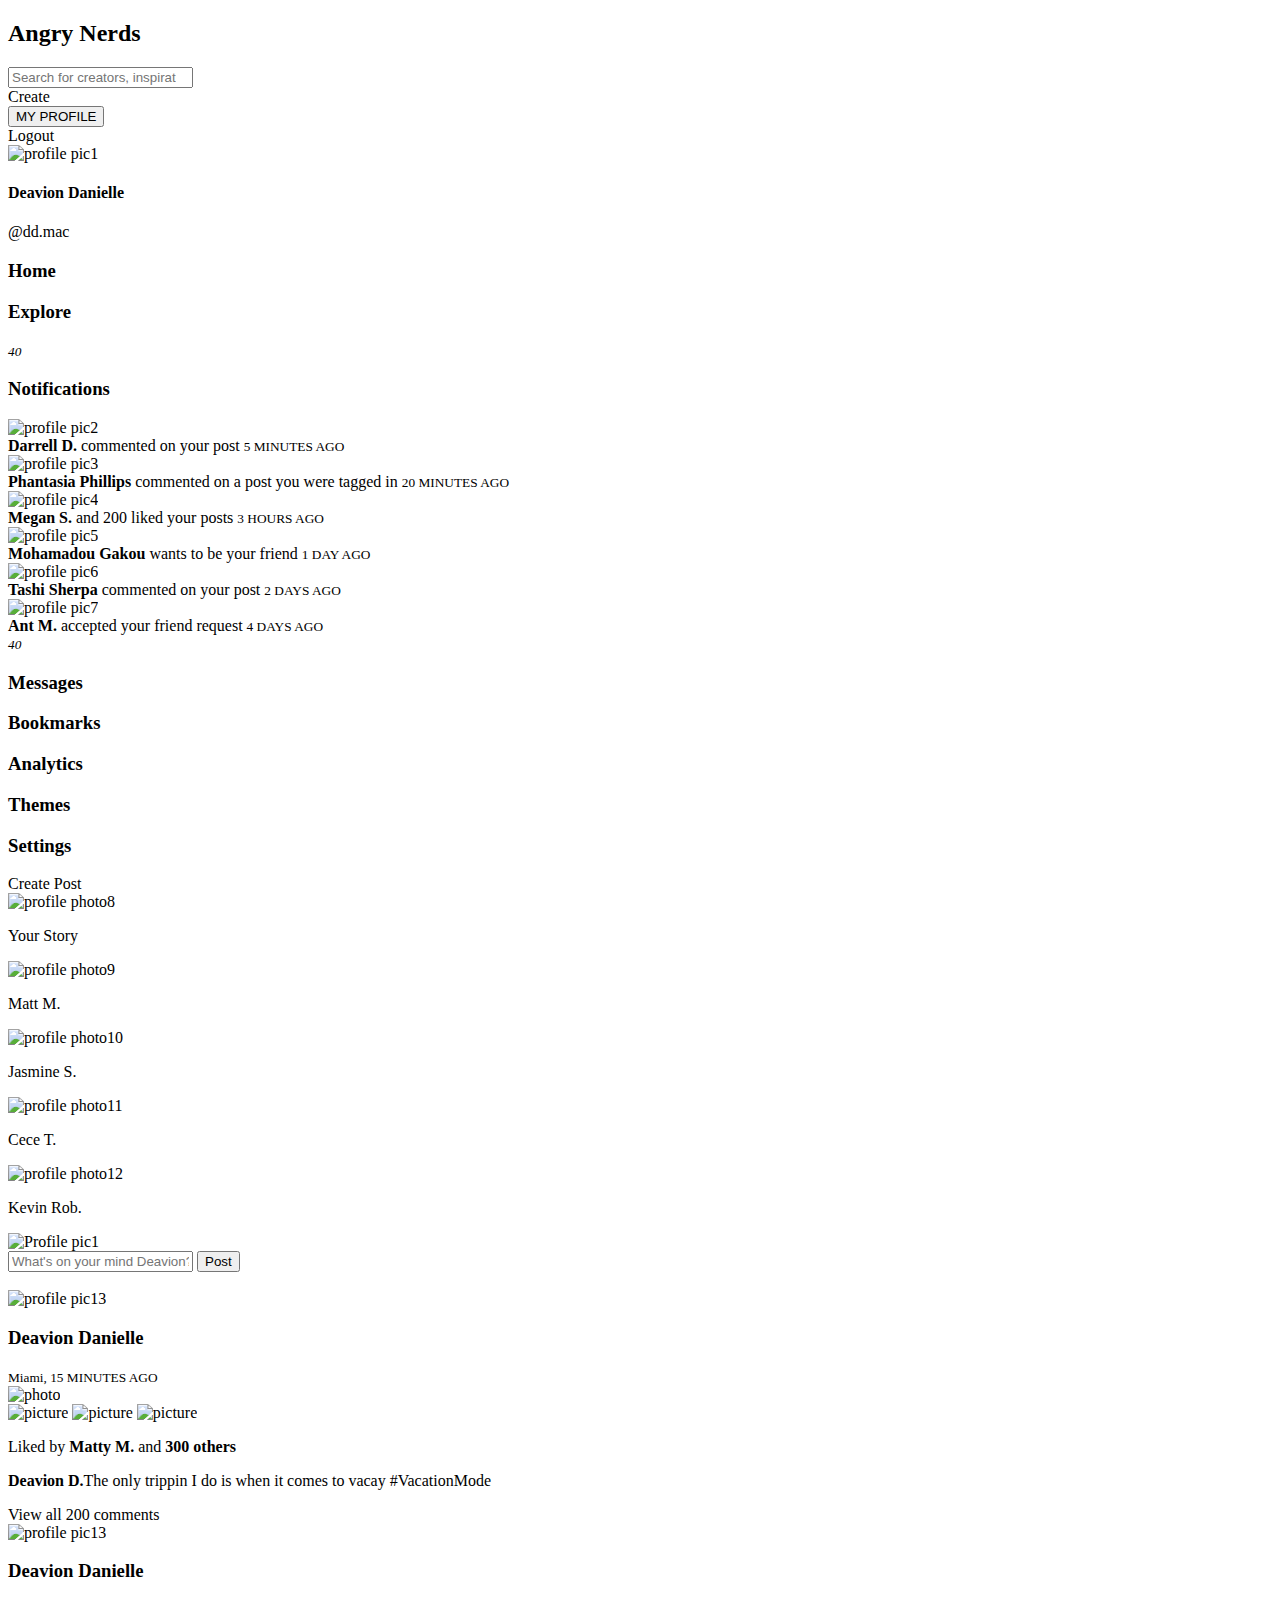
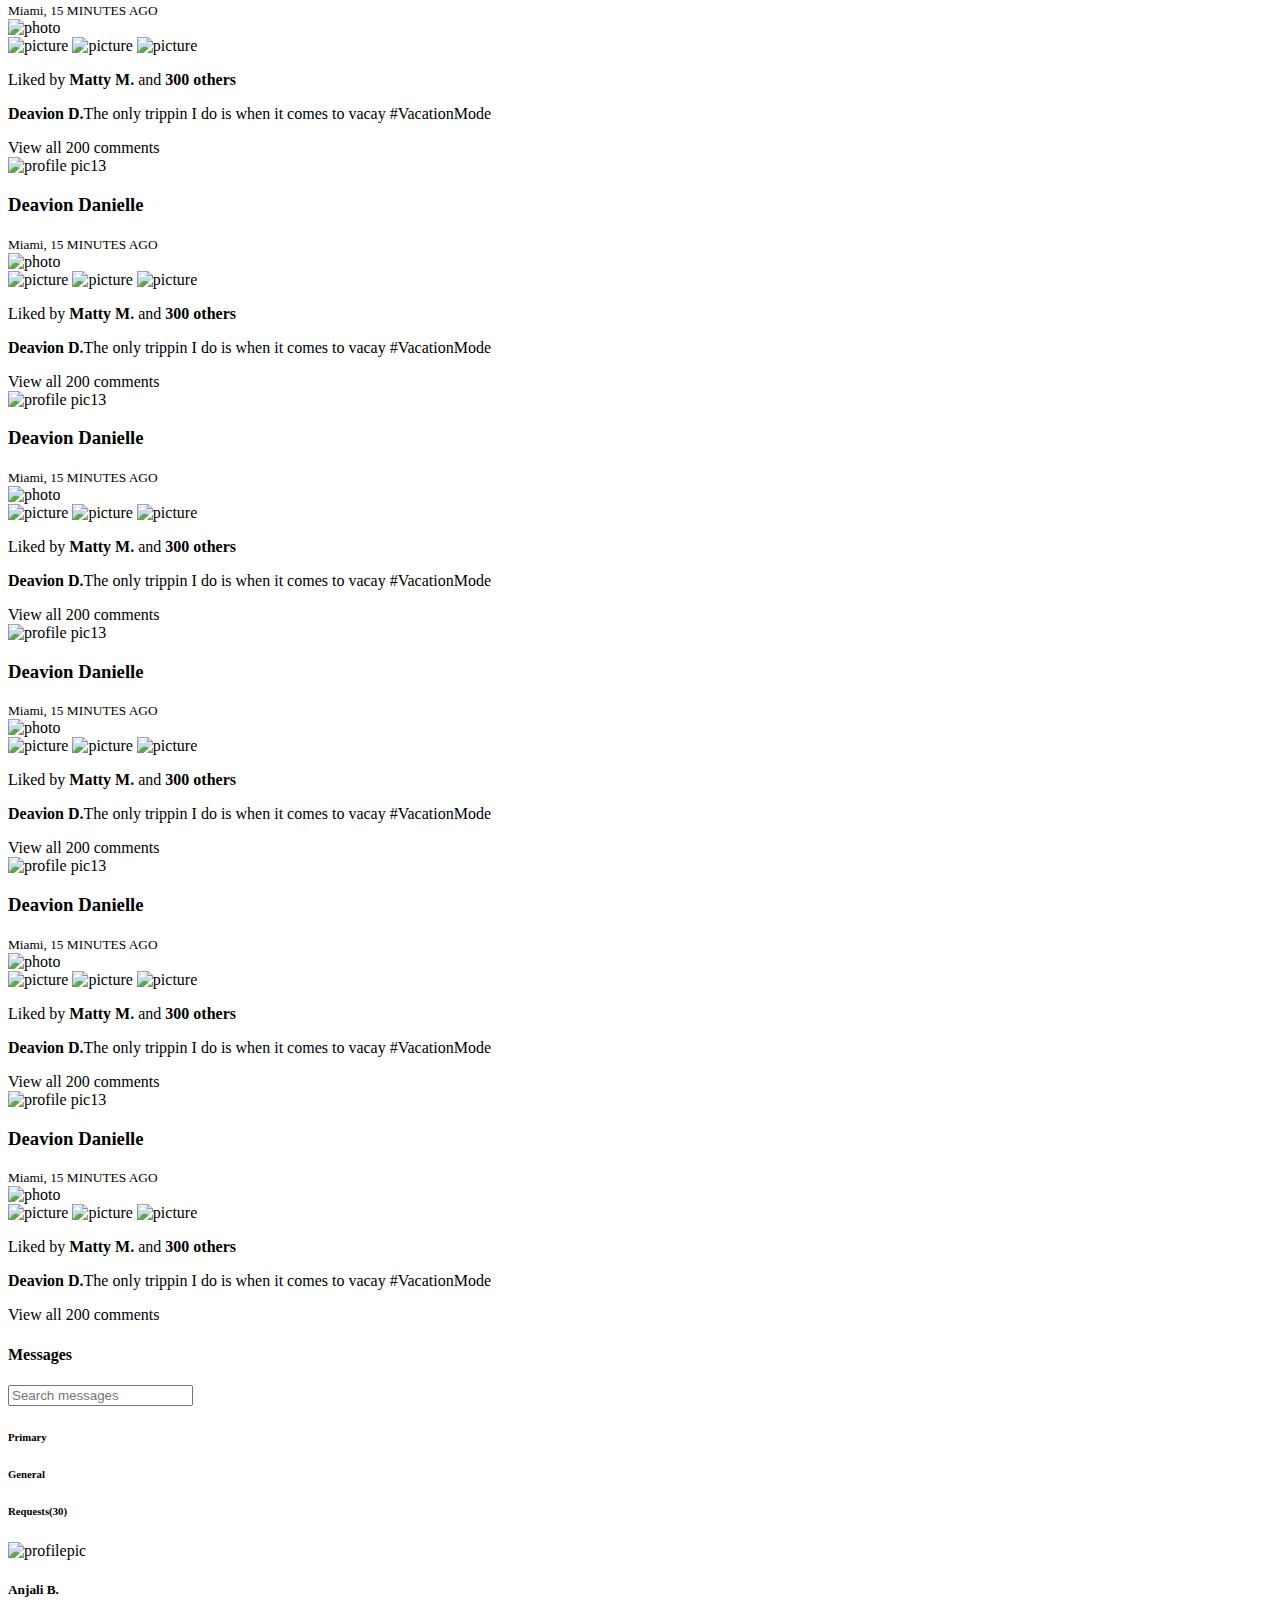
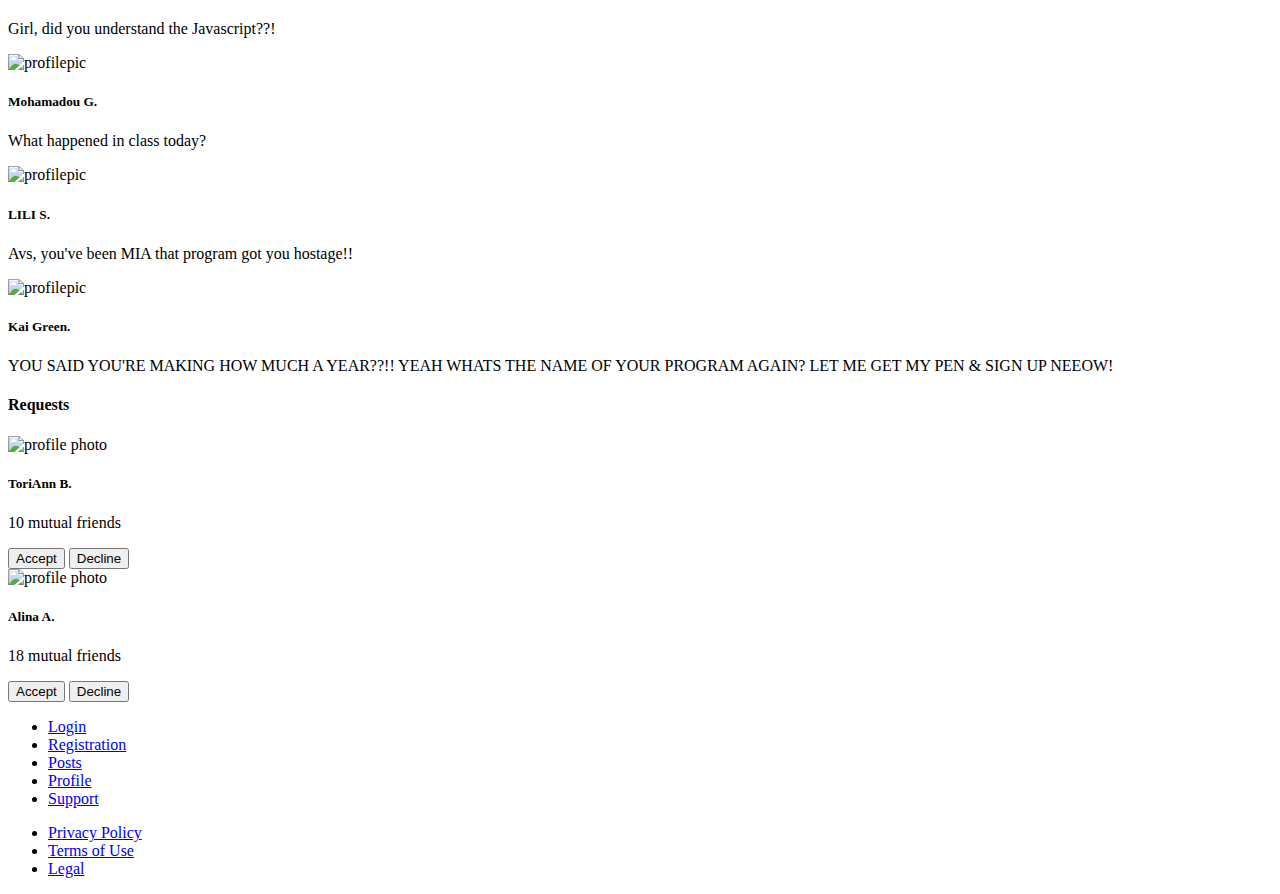
==== commit 9066a587: "updated" ====
--- a/posts.html
+++ b/posts.html
@@ -1,537 +1,767 @@
 <!DOCTYPE html>
 <html lang="en">
+
 <head>
     <meta charset="UTF-8">
+    <meta http-equiv="X-UA-Compatible" content="IE=edge">
     <meta name="viewport" content="width=device-width, initial-scale=1.0">
-    <title>MAyBE</title>
-    <link rel="stylesheet" href="https://unicons.iconscout.com/release/v2.1.6/css/unicons.css">
-    <link rel="stylesheet" href="./style.css">
+    <title>Document</title>
+    <meta charset="UTF-8">
+    <meta http-equiv="X-UA-Compatible" content="IE=edge">
+    <meta name="viewport" content="width=device-width, initial-scale=1.0">
+    <meta charset="UTF-8">
+    <meta http-equiv="X-UA-Compatible" content="IE=edge">
+    <meta name="viewport" content="width=device-width, initial-scale=1.0">
+    <link href="https://cdn.jsdelivr.net/npm/bootstrap@5.2.3/dist/css/bootstrap.min.css" rel="stylesheet"
+        integrity="sha384-rbsA2VBKQhggwzxH7pPCaAqO46MgnOM80zW1RWuH61DGLwZJEdK2Kadq2F9CUG65" crossorigin="anonymous">
+
+    <link rel="stylesheet" href="https://unicons.iconscout.com/release/v4.0.0/css/line.css">
+
+    <link rel="icon" type="image/x-icon" href="images/faveicon.png">
+
+    <!-- Page-specific CSS -->
+    <link rel="stylesheet" href="./css/posts.css">
+
+    <title>The Posts Page</title>
+
+    <!-- Run BEFORE page is finished loading (before window.onload): -->
+    <script src="/scripts/auth.js"></script>
+    <script>
+            // if (isLoggedIn() === false) window.location.replace("login.html");
+    </script>
 
 </head>
+
 <body>
-    <nav>
+    <header>
+        <nav id="usernav">
+            <div class="container">
+                <h2 class="log">
+                    Angry Nerds
+                </h2>
+
+                <div class="search-bar">
+                    <i class="uil uil-search">
+                    </i>
+                    <input type="search" placeholder="Search for creators, inspirations, and projects">
+                </div>
+
+                <div class="create">
+                    <label class="btn btn-primary" for="create-posts">Create</label>
+                </div>
+
+                <div class="profile">
+                    <a href="profile.html"><button class="btn btn-primary" value="MY PROFILE">MY PROFILE</button></a>
+                </div>
+
+                <div id="logout" class="logout">
+                    <label class="btn btn-primary" for="logout">Logout</label>
+
+                </div>
+
+            </div>
+        </nav>
+    </header>
+
+    <main>
         <div class="container">
-            <h2 class="logo">
-                MAyBE
-            </h2>
-            <div class="search-bar">
-                <i class="uil uil-search"></i>
-                <input type="search" placeholder="Search for posts, users, and inspiration">
+            <!----=====================LEFT=====================================-->
+            <div class="left">
+                <a class="profile">
+                    <div class="profile-photo">
+                        <img src="images/ddpropic.png" alt="profile pic1">
+                    </div>
+                    <div class="handle">
+                        <h4>Deavion Danielle</h4>
+                        <p class="text-muted">
+                            @dd.mac
+                        </p>
+                    </div>
+                </a>
+                <!--====================SIDEBAR===================================-->
+                <div class="sidebar">
+                    <a class="menu-item active">
+                        <span><i class="uil uil-home"></i></span>
+                        <h3>Home</h3>
+                    </a>
+                    <a class="menu-item">
+                        <span><i class="uil uil-compass"></i></span>
+                        <h3>Explore</h3>
+                    </a>
+                    <a class="menu-item">
+                        <span><i class="uil uil-bell"><small class="notification-count">40</small></i></span>
+                        <h3>Notifications</h3>
+
+                        <!--================NOTIFS POPUP===============================-->
+                        <div class="notifications-popup">
+                            <div>
+                                <div class="profile-photo">
+                                    <img src="images/djpropic.png" alt="profile pic2">
+                                </div>
+                                <div class="notification-body">
+                                    <b>Darrell D.</b> commented on your post
+                                    <small class="text-muted">5 MINUTES AGO</small>
+                                </div>
+                            </div>
+
+                            <div>
+                                <div class="profile-photo">
+                                    <img src="images/phantpic.png" alt="profile pic3">
+                                </div>
+                                <div class="notification-body">
+                                    <b>Phantasia Phillips</b> commented on a post you were tagged in
+                                    <small class="text-muted">20 MINUTES AGO</small>
+                                </div>
+                            </div>
+
+                            <div>
+                                <div class="profile-photo">
+                                    <img src="images/megpropic.png" alt="profile pic4">
+                                </div>
+                                <div class="notification-body">
+                                    <b>Megan S. </b> and 200 liked your posts
+                                    <small class="text-muted">3 HOURS AGO</small>
+                                </div>
+                            </div>
+
+                            <div>
+                                <div class="profile-photo">
+                                    <img src="images/mopropic.png" alt="profile pic5">
+                                </div>
+                                <div class="notification-body">
+                                    <b>Mohamadou Gakou</b> wants to be your friend
+                                    <small class="text-muted">1 DAY AGO</small>
+                                </div>
+                            </div>
+
+                            <div>
+                                <div class="profile-photo">
+                                    <img src="images/tashipic.png" alt="profile pic6">
+                                </div>
+                                <div class="notification-body">
+                                    <b>Tashi Sherpa</b> commented on your post
+                                    <small class="text-muted">2 DAYS AGO</small>
+                                </div>
+                            </div>
+
+                            <div>
+                                <div class="profile-photo">
+                                    <img src="images/antpropic" alt="profile pic7">
+                                </div>
+                                <div class="notification-body">
+                                    <b>Ant M.</b> accepted your friend request
+                                    <small class="text-muted">4 DAYS AGO</small>
+                                </div>
+                            </div>
+
+                        </div>
+                        <!--===================================END OF NOTIFS POPUP=============-->
+                    </a>
+                    <a class="menu-item">
+                        <span><i class="uil uil-envelope-alt"><small class="notification-count">40</small></i></span>
+                        <h3>Messages</h3>
+                    </a>
+                    <a class="menu-item">
+                        <span><i class="uil uil-bookmark"></i></span>
+                        <h3>Bookmarks</h3>
+                    </a>
+                    <a class="menu-item">
+                        <span><i class="uil uil-chart-line"></i></span>
+                        <h3>Analytics</h3>
+                    </a>
+                    <a class="menu-item">
+                        <span><i class="uil uil-palette"></i></span>
+                        <h3>Themes</h3>
+                    </a>
+                    <a class="menu-item">
+                        <span><i class="uil uil-setting"></i></span>
+                        <h3>Settings</h3>
+                    </a>
+                </div>
+                <!--=================================END OF SIDEBAR===============================-->
+                <label for="create-post" class="btn btn-primary">Create Post</label>
             </div>
-            <div class="create">
-                <label class="btn btn-primary" for="create-post">Create</label>
-                <div class="profile-picture">
-                    <img src="./images/profilepic1.jpg">
+
+            <!--=================================END OF LEFT==================================-->
+
+            <!--======================================MIDDLE=======================================-->
+
+            <div class="middle">
+                <!--===================================STORIES====================================-->
+                <div class="stories">
+                    <div class="story">
+                        <div class="profile-photo">
+                            <img src="images/ddpropic.png" alt="profile photo8">
+                        </div>
+                        <p class="name">Your Story</p>
+                    </div>
+
+                    <div class="story">
+                        <div class="profile-photo">
+                            <img src="images/mattpropic.png" alt="profile photo9">
+                        </div>
+                        <p class="name">Matt M.</p>
+                    </div>
+
+                    <div class="story">
+                        <div class="profile-photo">
+                            <img src="images/jassypropic.png" alt="profile photo10">
+                        </div>
+                        <p class="name">Jasmine S.</p>
+                    </div>
+
+                    <div class="story">
+                        <div class="profile-photo">
+                            <img src="images/ccpropic.png" alt="profile photo11">
+                        </div>
+                        <p class="name">Cece T.</p>
+                    </div>
+
+                    <div class="story">
+                        <div class="profile-photo">
+                            <img src="images/kevinpropic.png" alt="profile photo12">
+                        </div>
+                        <p class="name">Kevin Rob.</p>
+                    </div>
+                </div>
+                <!--===================END OF STORIES==================================-->
+                <form class="create-post">
+                    <div class="profile-photo">
+                        <img src="images/ddpropic.png" alt="Profile pic1">
+                    </div>
+                    <input id="create-post" type="text" placeholder="What's on your mind Deavion?">
+                    <input type="submit" value="Post" class="btn btn-primary">
+                </form>
+                <br>
+                <!--==============================================================FEEDS======================================================================-->
+
+                <!--====================FEED1============================================-->
+                <div class="feeds">
+                    <div class="feed">
+                        <div class="head">
+                            <div class="user">
+                                <div class="profile-photo">
+                                    <img src="images/ddpropic.png" alt="profile pic13">
+                                </div>
+
+                                <div id="user-info" class="info">
+                                    <h3>Deavion Danielle</h3>
+                                    <small>Miami, 15 MINUTES AGO</small>
+                                </div>
+
+                                <span class="edit">
+                                    <i class="uil uil-ellipsis-h"></i>
+                                </span>
+                            </div>
+                        </div>
+
+                        <div class="photo">
+                            <img src="images/dd2ndpropic.JPG" alt="photo">
+                        </div>
+
+                        <div id="useractionbtn" class="action-button">
+                            <div class="interaction-buttons">
+                                <span><i class="uil uil-heart"></i></span>
+                                <span><i class="uil uil-comment-dots"></i></span>
+                                <span><i class="uil uil-share-alt"></i></span>
+                            </div>
+
+                            <div class="bookmark">
+                                <span><i class="uil uil-bookmark-full"></i></span>
+                            </div>
+                        </div>
+
+                        <div id="userlikes" class="liked-by">
+                            <span><img src="images/mopropic.png" alt="picture"></span>
+                            <span><img src="images/megpropic.png" alt="picture"></span>
+                            <span><img src="images/phantpic.png" alt="picture"></span>
+                            <p>Liked by <b>Matty M.</b> and <b>300 others</b></p>
+                        </div>
+
+                        <div class="caption">
+                            <p><b>Deavion D.</b>The only trippin I do is when it comes to vacay <span
+                                    class="hash-tag">#VacationMode</span></p>
+                        </div>
+
+                        <div class="comments text-muted">View all 200 comments</div>
+                    </div>
+
+                    <!--========================FEED2==============================-->
+
+                    <div class="feed">
+                        <div class="head">
+                            <div class="user">
+                                <div class="profile-photo">
+                                    <img src="images/ddpropic.png" alt="profile pic13">
+                                </div>
+
+                                <div id="user-info" class="info">
+                                    <h3>Deavion Danielle</h3>
+                                    <small>Miami, 15 MINUTES AGO</small>
+                                </div>
+
+                                <span class="edit">
+                                    <i class="uil uil-ellipsis-h"></i>
+                                </span>
+                            </div>
+                        </div>
+
+                        <div class="photo">
+                            <img src="images/dd2ndpropic.JPG" alt="photo">
+                        </div>
+
+                        <div id="useractionbtn" class="action-button">
+                            <div class="interaction-buttons">
+                                <span><i class="uil uil-heart"></i></span>
+                                <span><i class="uil uil-comment-dots"></i></span>
+                                <span><i class="uil uil-share-alt"></i></span>
+                            </div>
+
+                            <div class="bookmark">
+                                <span><i class="uil uil-bookmark-full"></i></span>
+                            </div>
+                        </div>
+
+                        <div id="userlikes" class="liked-by">
+                            <span><img src="images/mopropic.png" alt="picture"></span>
+                            <span><img src="images/anjpropic.png" alt="picture"></span>
+                            <span><img src="images/tashipic.png" alt="picture"></span>
+                            <p>Liked by <b>Matty M.</b> and <b>300 others</b></p>
+                        </div>
+
+                        <div class="caption">
+                            <p><b>Deavion D.</b>The only trippin I do is when it comes to vacay <span
+                                    class="hash-tag">#VacationMode</span></p>
+                        </div>
+
+                        <div class="comments text-muted">View all 200 comments</div>
+                    </div>
+                    <!--======================FEED3===============================================-->
+
+                    <div class="feed">
+                        <div class="head">
+                            <div class="user">
+                                <div class="profile-photo">
+                                    <img src="images/ddpropic.png" alt="profile pic13">
+                                </div>
+
+                                <div id="user-info" class="info">
+                                    <h3>Deavion Danielle</h3>
+                                    <small>Miami, 15 MINUTES AGO</small>
+                                </div>
+
+                                <span class="edit">
+                                    <i class="uil uil-ellipsis-h"></i>
+                                </span>
+                            </div>
+                        </div>
+
+                        <div class="photo">
+                            <img src="images/dd2ndpropic.JPG" alt="photo">
+                        </div>
+
+                        <div id="useractionbtn" class="action-button">
+                            <div class="interaction-buttons">
+                                <span><i class="uil uil-heart"></i></span>
+                                <span><i class="uil uil-comment-dots"></i></span>
+                                <span><i class="uil uil-share-alt"></i></span>
+                            </div>
+
+                            <div class="bookmark">
+                                <span><i class="uil uil-bookmark-full"></i></span>
+                            </div>
+                        </div>
+
+                        <div id="userlikes" class="liked-by">
+                            <span><img src="images/tashipic.png" alt="picture"></span>
+                            <span><img src="images/jassypropic.png" alt="picture"></span>
+                            <span><img src="images/kevinpropic.png" alt="picture"></span>
+                            <p>Liked by <b>Matty M.</b> and <b>300 others</b></p>
+                        </div>
+
+                        <div class="caption">
+                            <p><b>Deavion D.</b>The only trippin I do is when it comes to vacay <span
+                                    class="hash-tag">#VacationMode</span></p>
+                        </div>
+
+                        <div class="comments text-muted">View all 200 comments</div>
+                    </div>
+
+                    <!--==========================FEED4=================================================-->
+
+                    <div class="feed">
+                        <div class="head">
+                            <div class="user">
+                                <div class="profile-photo">
+                                    <img src="images/ddpropic.png" alt="profile pic13">
+                                </div>
+
+                                <div id="user-info" class="info">
+                                    <h3>Deavion Danielle</h3>
+                                    <small>Miami, 15 MINUTES AGO</small>
+                                </div>
+
+                                <span class="edit">
+                                    <i class="uil uil-ellipsis-h"></i>
+                                </span>
+                            </div>
+                        </div>
+
+                        <div class="photo">
+                            <img src="images/dd2ndpropic.JPG" alt="photo">
+                        </div>
+
+                        <div id="useractionbtn" class="action-button">
+                            <div class="interaction-buttons">
+                                <span><i class="uil uil-heart"></i></span>
+                                <span><i class="uil uil-comment-dots"></i></span>
+                                <span><i class="uil uil-share-alt"></i></span>
+                            </div>
+
+                            <div class="bookmark">
+                                <span><i class="uil uil-bookmark-full"></i></span>
+                            </div>
+                        </div>
+
+                        <div id="userlikes" class="liked-by">
+                            <span><img src="images/ccpropic.png" alt="picture"></span>
+                            <span><img src="images/jassypropic.png" alt="picture"></span>
+                            <span><img src="images/a" alt="picture"></span>
+                            <p>Liked by <b>Matty M.</b> and <b>300 others</b></p>
+                        </div>
+
+                        <div class="caption">
+                            <p><b>Deavion D.</b>The only trippin I do is when it comes to vacay <span
+                                    class="hash-tag">#VacationMode</span></p>
+                        </div>
+
+                        <div class="comments text-muted">View all 200 comments</div>
+                    </div>
+                    <!--==============================FEED5==============================================-->
+
+                    <div class="feed">
+                        <div class="head">
+                            <div class="user">
+                                <div class="profile-photo">
+                                    <img src="images/ddpropic.png" alt="profile pic13">
+                                </div>
+
+                                <div id="user-info" class="info">
+                                    <h3>Deavion Danielle</h3>
+                                    <small>Miami, 15 MINUTES AGO</small>
+                                </div>
+
+                                <span class="edit">
+                                    <i class="uil uil-ellipsis-h"></i>
+                                </span>
+                            </div>
+                        </div>
+
+                        <div class="photo">
+                            <img src="images/dd2ndpropic.JPG" alt="photo">
+                        </div>
+
+                        <div id="useractionbtn" class="action-button">
+                            <div class="interaction-buttons">
+                                <span><i class="uil uil-heart"></i></span>
+                                <span><i class="uil uil-comment-dots"></i></span>
+                                <span><i class="uil uil-share-alt"></i></span>
+                            </div>
+
+                            <div class="bookmark">
+                                <span><i class="uil uil-bookmark-full"></i></span>
+                            </div>
+                        </div>
+
+                        <div id="userlikes" class="liked-by">
+                            <span><img src="images/" alt="picture"></span>
+                            <span><img src="images/" alt="picture"></span>
+                            <span><img src="images/" alt="picture"></span>
+                            <p>Liked by <b>Matty M.</b> and <b>300 others</b></p>
+                        </div>
+
+                        <div class="caption">
+                            <p><b>Deavion D.</b>The only trippin I do is when it comes to vacay <span
+                                    class="hash-tag">#VacationMode</span></p>
+                        </div>
+
+                        <div class="comments text-muted">View all 200 comments</div>
+                    </div>
+
+                    <!--====================================FEED6==================================================-->
+
+                    <div class="feed">
+                        <div class="head">
+                            <div class="user">
+                                <div class="profile-photo">
+                                    <img src="images/ddpropic.png" alt="profile pic13">
+                                </div>
+
+                                <div id="user-info" class="info">
+                                    <h3>Deavion Danielle</h3>
+                                    <small>Miami, 15 MINUTES AGO</small>
+                                </div>
+
+                                <span class="edit">
+                                    <i class="uil uil-ellipsis-h"></i>
+                                </span>
+                            </div>
+                        </div>
+
+                        <div class="photo">
+                            <img src="images/dd2ndpropic.JPG" alt="photo">
+                        </div>
+
+                        <div id="useractionbtn" class="action-button">
+                            <div class="interaction-buttons">
+                                <span><i class="uil uil-heart"></i></span>
+                                <span><i class="uil uil-comment-dots"></i></span>
+                                <span><i class="uil uil-share-alt"></i></span>
+                            </div>
+
+                            <div class="bookmark">
+                                <span><i class="uil uil-bookmark-full"></i></span>
+                            </div>
+                        </div>
+
+                        <div id="userlikes" class="liked-by">
+                            <span><img src="images/mopropic.png" alt="picture"></span>
+                            <span><img src="images/megpropic.png" alt="picture"></span>
+                            <span><img src="images/tashipic.png" alt="picture"></span>
+                            <p>Liked by <b>Matty M.</b> and <b>300 others</b></p>
+                        </div>
+
+                        <div class="caption">
+                            <p><b>Deavion D.</b>The only trippin I do is when it comes to vacay <span
+                                    class="hash-tag">#VacationMode</span></p>
+                        </div>
+
+                        <div class="comments text-muted">View all 200 comments</div>
+                    </div>
+
+                    <!--==================================FEED7==========================================-->
+
+                    <div class="feed">
+                        <div class="head">
+                            <div class="user">
+                                <div class="profile-photo">
+                                    <img src="images/ddpropic.png" alt="profile pic13">
+                                </div>
+
+                                <div id="user-info" class="info">
+                                    <h3>Deavion Danielle</h3>
+                                    <small>Miami, 15 MINUTES AGO</small>
+                                </div>
+
+                                <span class="edit">
+                                    <i class="uil uil-ellipsis-h"></i>
+                                </span>
+                            </div>
+                        </div>
+
+                        <div class="photo">
+                            <img src="images/dd2ndpropic.JPG" alt="photo">
+                        </div>
+
+                        <div id="useractionbtn" class="action-button">
+                            <div class="interaction-buttons">
+                                <span><i class="uil uil-heart"></i></span>
+                                <span><i class="uil uil-comment-dots"></i></span>
+                                <span><i class="uil uil-share-alt"></i></span>
+                            </div>
+
+                            <div class="bookmark">
+                                <span><i class="uil uil-bookmark-full"></i></span>
+                            </div>
+                        </div>
+
+                        <div id="userlikes" class="liked-by">
+                            <span><img src="images/megpropic.png" alt="picture"></span>
+                            <span><img src="images/phantpic.png" alt="picture"></span>
+                            <span><img src="images/alinapropic.png" alt="picture"></span>
+                            <p>Liked by <b>Matty M.</b> and <b>300 others</b></p>
+                        </div>
+
+                        <div class="caption">
+                            <p><b>Deavion D.</b>The only trippin I do is when it comes to vacay <span
+                                    class="hash-tag">#VacationMode</span></p>
+                        </div>
+
+                        <div class="comments text-muted">View all 200 comments</div>
+                    </div>
+
+
                 </div>
             </div>
-        </div>
-    </nav>
-
-    <!-- <main>
-        <div class="container">
-            <div class="left">
-                <a href="profile.html" class="profile">
-                <img class="profile-picture" src="./images/profilepic1.jpg" alt="Profile Picture">
-                </a>
-                <div class="handle">
-                    <h4>Stephen A. Smith</h4>
-                    <p class="text-muted">
-                        @stephenasmith
-                    </p>   
-                </div>
-                </a> -->
-
-    <main>
-        <div class="container">
-            <div class="left">
-                <a href="profile.html" class="profile">
-                <div class="profile-picture">
-                    <img src="./images/profilepic1.jpg" alt="Profile Picture">
-                </div>
-                <div class="handle">
-                    <h4>Stephen A. Smith</h4>
-                    <p class="text-muted">
-                        @stephenasmith
-                    </p>   
-                </div>
-                </a>
-
-                <div class="sidebar">
-                    <a class="menu-item active">
-                        <span><i class="uil uil-home"></i></span> <h3>Home</h3>
-                    </a>
-                    <a class="menu-item">
-                        <span><i class="uil uil-compass"></i></span> <h3>Explore</h3>
-                    </a>
-                    <a class="menu-item" id="notifications">
-                        <span><i class="uil uil-bell"><small class="notification-count">9+</small> </i></span> <h3>Notifications</h3>
-
-                        <div class="notifications-popup">
+            <!--========================RIGHT==========================================-->
+            <div class="right">
+                <div class="messages">
+                    <div class="heading">
+                        <h4>Messages</h4><i class="uil uil-edit"></i>
+                    </div>
+                    <!--================SEARCHBAR======================================-->
+                    <div class="search-bar">
+                        <i class="uil uil-search"></i>
+                        <input id="message-search" type="search" placeholder="Search messages">
+                    </div>
+
+                    <!--================MESSAGES CATEGORY================================-->
+                    <div class="category">
+                        <h6 class="active">Primary</h6>
+                        <h6>General</h6>
+                        <h6 class="message-requests"> Requests(30)</h6>
+                    </div>
+
+                    <!--==================MESSAGES============================================================================-->
+                    <!--==================MESSAGE1========================================-->
+                    <div class="message">
+                        <div class="profile-photo">
+                            <img src="images/anjpropic.png" alt="profilepic">
+                        </div>
+                        <div class="message-body">
+                            <h5>Anjali B.</h5>
+                            <p class="text-muted"> Girl, did you understand the Javascript??!</p>
+                        </div>
+                    </div>
+
+                    <!--================MESSAGE2==========================================-->
+                    <div class="message">
+                        <div class="profile-photo">
+                            <img src="images/mopropic.png" alt="profilepic">
+                        </div>
+                        <div class="message-body">
+                            <h5>Mohamadou G.</h5>
+                            <p class="text-muted">What happened in class today?</p>
+                        </div>
+                    </div>
+
+
+
+                    <!--================MESSAGE3==========================================-->
+                    <div class="message">
+                        <div class="profile-photo">
+                            <img src="images/liapropic.png" alt="profilepic">
+                        </div>
+                        <div class="message-body">
+                            <h5>LILI S.</h5>
+                            <p class="text-muted"> Avs, you've been MIA that program got you hostage!!</p>
+                        </div>
+                    </div>
+
+
+                    <!--================MESSAGE4==========================================-->
+                    <div class="message">
+                        <div class="profile-photo">
+                            <img src="images/anjpropic.png" alt="profilepic">
+                        </div>
+                        <div class="message-body">
+                            <h5>Kai Green.</h5>
+                            <p class="text-muted"> YOU SAID YOU'RE MAKING HOW MUCH A YEAR??!! YEAH WHATS THE NAME OF
+                                YOUR PROGRAM AGAIN? LET ME GET MY PEN & SIGN UP NEEOW!</p>
+                        </div>
+                    </div>
+
+
+                    <!--================END OF MESSAGES======================================-->
+
+                    <!--===================FRIEND REQUESTS====================================-->
+                    <!--======================FRIEND REQUEST1====================================-->
+                    <div class="friend-requests">
+                        <h4>Requests</h4>
+                        <div class="request">
+                            <div class="info">
+                                <div class="profile-photo">
+                                    <img src="images/toripropic.png" alt="profile photo">
+                                </div>
+
+                                <div>
+                                    <h5> ToriAnn B.</h5>
+                                    <p class="text-muted">10 mutual friends</p>
+                                </div>
+                            </div>
+
+                            <div class="action">
+                                <button class="btn btn-primary">
+                                    Accept
+                                </button>
+
+                                <button class="btn btn-primary">
+                                    Decline
+                                </button>
+                            </div>
+
+                        </div>
+                    </div>
+
+                    <!--====================================FRIEND REQUEST2=====================================-->
+
+                    <div class="request">
+                        <div class="info">
+                            <div class="profile-photo">
+                                <img src="images/alinapropic.png" alt="profile photo">
+                            </div>
+
                             <div>
-                                <div class="profile-picture">
-                                    <img src="./images/profilepic2.jpg" alt="">
-                                </div>
-                                <div class="notification-body">
-                                    <b>Michael Jordan</b> Commented on your post!
-                                    <small class="text-muted">21 MINUTES AGO</small>
-                                </div>
-                            </div>
-                            <div>
-                                <div class="profile-picture">
-                                    <img src="./images/profilepic3.jpg" alt="">
-                                </div>
-                                <div class="notification-body">
-                                    <b>Dwight Howard</b> Tagged you in a comment!
-                                    <small class="text-muted">2 HOURS AGO</small>
-                                </div>
-                            </div>
-                            <div>
-                                <div class="profile-picture">
-                                    <img src="./images/profilepic4.jpg" alt="">
-                                </div>
-                                <div class="notification-body">
-                                    <b>Lebron James</b> Liked your post!
-                                    <small class="text-muted">21 HOURS AGO</small>
-                                </div>
-                            </div>
-                            <div>
-                                <div class="profile-picture">
-                                    <img src="./images/profilepic5.jpg" alt="">
-                                </div>
-                                <div class="notification-body">
-                                    <b>Stephen Curry</b> Accepted your follow request!
-                                    <small class="text-muted">36 HOURS AGO</small>
-                                </div>
-                            </div>
-                            <div>
-                                <div class="profile-picture">
-                                    <img src="./images/profilepic6.jpg" alt="">
-                                </div>
-                                <div class="notification-body">
-                                    <b>Kevin Durant</b> Replied to your comment!
-                                    <small class="text-muted">3 DAYS AGO</small>
-                                </div>
-                            </div>
-                            <div>
-                                <div class="profile-picture">
-                                    <img src="./images/profilepic7.jpg" alt="">
-                                </div>
-                                <div class="notification-body">
-                                    <b>KD's Burner Account</b> Replied to you comment!
-                                    <small class="text-muted">1 WEEK AGO</small>
-                                </div>
-                            </div>
-                        </div>
-                    </a>
-                    <a class="menu-item" id="messages-notifications">
-                        <span><i class="uil uil-envelope-alt"><small class="notification-count">6</small></i></span> <h3>Messages</h3>
-                    </a>
-                    <a class="menu-item">
-                        <span><i class="uil uil-bookmark"></i></span> <h3>Bookmarks</h3>
-                    </a>
-                    <a class="menu-item">
-                        <span><i class="uil uil-palette"></i></span> <h3>Theme</h3>
-                    </a>
-                    <a class="menu-item">
-                        <span><i class="uil uil-setting"></i></span> <h3>Settings</h3>
-                    </a>
-                </div>
-
-                <label for="create-post" class="btn btn-primary">Create Post</label>
-
-
-            </div>
-
-        <div class="middle">
-            <div class="stories">
-                <div class="story">
-                    <div class="profile-picture">
-                        <img src="./images/profilepic1.jpg" alt="You story here!">
-                    </div>
-                    <p class="name">Your Story</p>
-                </div>
-                <div class="story">
-                    <div class="profile-picture">
-                        <img src="./images/profilepic4.jpg" alt="LeBron Ends Jason Terry's Career!">
-                    </div>
-                    <p class="name">LeBron James</p>
-                </div>
-                <div class="story">
-                    <div class="profile-picture">
-                        <img src="./images/profilepic10.jpg" alt="Aaron Gordon Dunks on Landry Shamet!">
-                    </div>
-                    <p class="name">Aaron Gordon</p>
-                </div>
-                <div class="story">
-                    <div class="profile-picture">
-                        <img src="./images/profilepic5.jpg" alt="Steph Curry with the Dagger!">
-                    </div>
-                    <p class="name">Stephen Curry</p>
-                </div>
-                <div class="story">
-                    <div class="profile-picture">
-                        <img src="./images/profilepic6.jpg" alt="KD makes Daniel Gafford Touch the Earth!">
-                    </div>
-                    <p class="name">Kevin Durant</p>
-                </div>
-                <div class="story">
-                    <div class="profile-picture">
-                        <img src="./images/profilepic9.avif" alt="PBev Taunts LeBron After Layup!">
-                    </div>
-                    <p class="name">Patrick Beverley</p>
-                </div>
-                <div class="story">
-                    <div class="profile-picture">
-                        <img src="./images/profilepic11.jpg" alt="Luka Hits a Step-Back Game-Winning Three!">
-                    </div>
-                    <p class="name">Luka Doncic</p>
-                </div>
-                <div class="story">
-                    <div class="profile-picture">
-                        <img src="./images/profilepic12.jpg" alt="Ja Dunks on Kevin Love!">
-                    </div>
-                    <p class="name">Ja Morant</p>
+                                <h5> Alina A.</h5>
+                                <p class="text-muted">18 mutual friends</p>
+                            </div>
+                        </div>
+
+                        <div class="action">
+                            <button class="btn btn-primary">
+                                Accept
+                            </button>
+
+                            <button class="btn btn-primary">
+                                Decline
+                            </button>
+                        </div>
+
+                    </div>
+
+
+
+
+
+
                 </div>
             </div>
 
-            <form class="create-post">
-                <div class="profile-picture">
-                    <img src="./images/profilepic1.jpg" alt="">
-                </div>
-                <input type="text" placeholder="What's on your mind Stephen?" id="create-post">
-                <input type="submit" value="Post" class="btn btn-primary">
-            </form>
-
-            <div class="feeds">
-
-
-                <div class="feed">
-                    <div class="head">
-                        <div class="user">
-                            <div class="profile-picture">
-                                <img src="./images/profilepic13.jpg" alt="Devin Booker">
-                            </div>
-                            <div class="info">
-                                <h3>Devin Booker</h3>
-                                <small>Phoenix, AZ 25 MINUTES AGO</small>
-                            </div>
-                        </div>
-                        <span class="edit">
-                            <i class="uil uil-ellipsis-h"></i>
-                        </span>
-                    </div>
-
-                    <div class="photo">
-                        <img src="./images/feedpic1.png" alt="Kevin Durant and Teammate Devin Booker">
-                    </div>
-
-                    <div class="action-buttons">
-                        <div class="interaction-buttons">
-                            <span><i class="uil uil-heart"></i></span>
-                            <span><i class="uil uil-comment-dots"></i></span>
-                            <span><i class="uil uil-share-alt"></i></span>
-                        </div>
-                        <div class="bookmark">
-                            <span><i class="uil uil-bookmark-full"></i></span>
-                        </div>
-                    </div>
-
-                    <div class="liked-by">
-                        <span><img src="./images/profilepic7.jpg"></span>
-                        <span><img src="./images/profilepic6.jpg"></span>
-                        <span><img src="./images/profilepic3.jpg"></span>
-                        <p>Liked by <b>Kevin Durant's Burner</b> and <b>34,232 others</b></p>
-                    </div>
-
-                    <div class="caption">
-                        <p><b>Devin Booker</b> Run that back turbo... 
-                            <span class="hashtag">#wellbeback</span></p>
-                    </div>
-                    <div class="commentstext-muted">View all 1,344 comments</div>
-                </div>
-
-
-                <div class="feed">
-                    <div class="head">
-                        <div class="user">
-                            <div class="profile-picture">
-                                <img src="./images/profilepic4.jpg" alt="LeBron James">
-                            </div>
-                            <div class="info">
-                                <h3>LeBron James</h3>
-                                <small>Amalfi Coast, Italy 5 MINUTES AGO</small>
-                            </div>
-                        </div>
-                        <span class="edit">
-                            <i class="uil uil-ellipsis-h"></i>
-                        </span>
-                    </div>
-
-                    <div class="photo">
-                        <img src="./images/feedpic3.png" alt="Lebron in Italy">
-                    </div>
-
-                    <div class="action-buttons">
-                        <div class="interaction-buttons">
-                            <span><i class="uil uil-heart"></i></span>
-                            <span><i class="uil uil-comment-dots"></i></span>
-                            <span><i class="uil uil-share-alt"></i></span>
-                        </div>
-                        <div class="bookmark">
-                            <span><i class="uil uil-bookmark-full"></i></span>
-                        </div>
-                    </div>
-
-                    <div class="liked-by">
-                        <span><img src="./images/profilepic7.jpg"></span>
-                        <span><img src="./images/profilepic6.jpg"></span>
-                        <span><img src="./images/profilepic3.jpg"></span>
-                        <p>Liked by <b>Kevin Durant</b> and <b>73,832 others</b></p>
-                    </div>
-
-                    <div class="caption">
-                        <p><b>LeBron James</b> Some well deserved rest 
-                            <span class="hashtag">#hibernatingking</span></p>
-                    </div>
-                    <div class="commentstext-muted">View all 21,876 comments</div>
-                </div>
-
-                <div class="feed">
-                    <div class="head">
-                        <div class="user">
-                            <div class="profile-picture">
-                                <img src="./images/profilepic5.jpg" alt="Steph Curry">
-                            </div>
-                            <div class="info">
-                                <h3>Stephen Curry</h3>
-                                <small>Oakland, CA 10 MINUTES AGO</small>
-                            </div>
-                        </div>
-                        <span class="edit">
-                            <i class="uil uil-ellipsis-h"></i>
-                        </span>
-                    </div>
-
-                    <div class="photo">
-                        <img src="./images/feedpic4.webp" alt="Warriors Celebrating Championship">
-                    </div>
-
-                    <div class="action-buttons">
-                        <div class="interaction-buttons">
-                            <span><i class="uil uil-heart"></i></span>
-                            <span><i class="uil uil-comment-dots"></i></span>
-                            <span><i class="uil uil-share-alt"></i></span>
-                        </div>
-                        <div class="bookmark">
-                            <span><i class="uil uil-bookmark-full"></i></span>
-                        </div>
-                    </div>
-
-                    <div class="liked-by">
-                        <span><img src="./images/profilepic15.jpg"></span>
-                        <span><img src="./images/profilepic16.jpg"></span>
-                        <span><img src="./images/profilepic17.webp"></span>
-                        <p>Liked by <b>Klay Thompson</b> and <b>85,172 others</b></p>
-                    </div>
-
-                    <div class="caption">
-                        <p><b>Steph Curry</b> Reminiscing... 
-                            <span class="hashtag">#DUBNationstandup</span></p>
-                    </div>
-                    <div class="commentstext-muted">View all 24,219 comments</div>
-                </div>
-
-                <div class="feed">
-                    <div class="head">
-                        <div class="user">
-                            <div class="profile-picture">
-                                <img src="./images/profilepic14.jpg" alt="Paul George">
-                            </div>
-                            <div class="info">
-                                <h3>Paul George</h3>
-                                <small>Los Angeles, CA 34 MINUTES AGO</small>
-                            </div>
-                        </div>
-                        <span class="edit">
-                            <i class="uil uil-ellipsis-h"></i>
-                        </span>
-                    </div>
-
-                    <div class="photo">
-                        <img src="./images/feedpic2.jpg" alt="Kawhi Leonard and Teammate Paul George">
-                    </div>
-
-                    <div class="action-buttons">
-                        <div class="interaction-buttons">
-                            <span><i class="uil uil-heart"></i></span>
-                            <span><i class="uil uil-comment-dots"></i></span>
-                            <span><i class="uil uil-share-alt"></i></span>
-                        </div>
-                        <div class="bookmark">
-                            <span><i class="uil uil-bookmark-full"></i></span>
-                        </div>
-                    </div>
-
-                    <div class="liked-by">
-                        <span><img src="./images/profilepic3.jpg"></span>
-                        <span><img src="./images/profilepic12.jpg"></span>
-                        <span><img src="./images/profilepic2.jpg"></span>
-                        <p>Liked by <b>Dwight Howard</b> and <b>48,830 others</b></p>
-                    </div>
-
-                    <div class="caption">
-                        <p><b>Paul George</b> Run that back turbo... 
-                            <span class="hashtag">#clipsrunLA</span></p>
-                    </div>
-                    <div class="commentstext-muted">View all 7,583 comments</div>
-                </div>
-
-                <div class="feed">
-                    <div class="head">
-                        <div class="user">
-                            <div class="profile-picture">
-                                <img src="./images/profilepic13.jpg" alt="Devin Booker">
-                            </div>
-                            <div class="info">
-                                <h3>Devin Booker</h3>
-                                <small>Phoenix, AZ 25 MINUTES AGO</small>
-                            </div>
-                        </div>
-                        <span class="edit">
-                            <i class="uil uil-ellipsis-h"></i>
-                        </span>
-                    </div>
-
-                    <div class="photo">
-                        <img src="./images/feedpic1.png" alt="Kevin Durant and Teammate Devin Booker">
-                    </div>
-
-                    <div class="action-buttons">
-                        <div class="interaction-buttons">
-                            <span><i class="uil uil-heart"></i></span>
-                            <span><i class="uil uil-comment-dots"></i></span>
-                            <span><i class="uil uil-share-alt"></i></span>
-                        </div>
-                        <div class="bookmark">
-                            <span><i class="uil uil-bookmark-full"></i></span>
-                        </div>
-                    </div>
-
-                    <div class="liked-by">
-                        <span><img src="./images/profilepic7.jpg"></span>
-                        <span><img src="./images/profilepic6.jpg"></span>
-                        <span><img src="./images/profilepic3.jpg"></span>
-                        <p>Liked by <b>Kevin Durant's Burner</b> and <b>34,232 others</b></p>
-                    </div>
-
-                    <div class="caption">
-                        <p><b>Devin Booker</b> Run that back turbo... 
-                            <span class="hashtag">#wellbeback</span></p>
-                    </div>
-                    <div class="commentstext-muted">View all 1,344 comments</div>
-                </div>
-
-                <div class="feed">
-                    <div class="head">
-                        <div class="user">
-                            <div class="profile-picture">
-                                <img src="./images/profilepic13.jpg" alt="Devin Booker">
-                            </div>
-                            <div class="info">
-                                <h3>Devin Booker</h3>
-                                <small>Phoenix, AZ 25 MINUTES AGO</small>
-                            </div>
-                        </div>
-                        <span class="edit">
-                            <i class="uil uil-ellipsis-h"></i>
-                        </span>
-                    </div>
-
-                    <div class="photo">
-                        <img src="./images/feedpic1.png" alt="Kevin Durant and Teammate Devin Booker">
-                    </div>
-
-                    <div class="action-buttons">
-                        <div class="interaction-buttons">
-                            <span><i class="uil uil-heart"></i></span>
-                            <span><i class="uil uil-comment-dots"></i></span>
-                            <span><i class="uil uil-share-alt"></i></span>
-                        </div>
-                        <div class="bookmark">
-                            <span><i class="uil uil-bookmark-full"></i></span>
-                        </div>
-                    </div>
-
-                    <div class="liked-by">
-                        <span><img src="./images/profilepic7.jpg"></span>
-                        <span><img src="./images/profilepic6.jpg"></span>
-                        <span><img src="./images/profilepic3.jpg"></span>
-                        <p>Liked by <b>Kevin Durant's Burner</b> and <b>34,232 others</b></p>
-                    </div>
-
-                    <div class="caption">
-                        <p><b>Devin Booker</b> Run that back turbo... 
-                            <span class="hashtag">#wellbeback</span></p>
-                    </div>
-                    <div class="commentstext-muted">View all 1,344 comments</div>
-                </div>
-
-                <div class="feed">
-                    <div class="head">
-                        <div class="user">
-                            <div class="profile-picture">
-                                <img src="./images/profilepic13.jpg" alt="Devin Booker">
-                            </div>
-                            <div class="info">
-                                <h3>Devin Booker</h3>
-                                <small>Phoenix, AZ 25 MINUTES AGO</small>
-                            </div>
-                        </div>
-                        <span class="edit">
-                            <i class="uil uil-ellipsis-h"></i>
-                        </span>
-                    </div>
-
-                    <div class="photo">
-                        <img src="./images/feedpic1.png" alt="Kevin Durant and Teammate Devin Booker">
-                    </div>
-
-                    <div class="action-buttons">
-                        <div class="interaction-buttons">
-                            <span><i class="uil uil-heart"></i></span>
-                            <span><i class="uil uil-comment-dots"></i></span>
-                            <span><i class="uil uil-share-alt"></i></span>
-                        </div>
-                        <div class="bookmark">
-                            <span><i class="uil uil-bookmark-full"></i></span>
-                        </div>
-                    </div>
-
-                    <div class="liked-by">
-                        <span><img src="./images/profilepic7.jpg"></span>
-                        <span><img src="./images/profilepic6.jpg"></span>
-                        <span><img src="./images/profilepic3.jpg"></span>
-                        <p>Liked by <b>Kevin Durant's Burner</b> and <b>34,232 others</b></p>
-                    </div>
-
-                    <div class="caption">
-                        <p><b>Devin Booker</b> Run that back turbo... 
-                            <span class="hashtag">#wellbeback</span></p>
-                    </div>
-                    <div class="commentstext-muted">View all 1,344 comments</div>
-                </div>
-            </div>
-
-            <!-- Lorem ipsum dolor sit amet consectetur, adipisicing elit. Molestiae commodi nobis veritatis corrupti quia necessitatibus aspernatur cupiditate. Repellendus, corporis velit pariatur quam recusandae vel amet quibusdam nihil sed, blanditiis modi. -->
+    </main>
+
+
+
+
+
+    <footer>
+        <div class="container">
+            <nav>
+                <ul>
+                    <li><a href="login.html">Login</a></li>
+                    <li><a href="registration.html">Registration</a></li>
+                    <li><a href="posts.html">Posts</a></li>
+                    <li><a href="profile.html">Profile</a></li>
+                    <li><a href="support.html">Support</a></li>
+                </ul>
+            </nav>
+            <ul>
+                <li><a href="privacy.html">Privacy Policy</a></li>
+                <li><a href="termsofuse.html">Terms of Use</a></li>
+                <li><a href="legal.html">Legal</a></li>
+            </ul>
         </div>
 
 
-        <div class="right">Lorem, ipsum dolor sit amet consectetur adipisicing elit. Odit tempora illum molestias odio fuga, ut autem dignissimos nihil quibusdam! Voluptates deserunt debitis numquam possimus vel explicabo dicta eveniet laborum cupiditate.
-
-        </div>
-        </div>
-        
-    </main>
-
+        <!--Third Party-->
+        <script src="https://cdnjs.cloudflare.com/ajax/libs/blueimp-md5/2.19.0/js/md5.min.js"></script>
+
+        <script src="https://cdn.jsdelivr.net/npm/bootstrap@5.2.3/dist/js/bootstrap.bundle.min.js"
+            integrity="sha384-kenU1KFdBIe4zVF0s0G1M5b4hcpxyD9F7jL+jjXkk+Q2h455rYXK/7HAuoJl+0I4"
+            crossorigin="anonymous"></script>
+
+        <script src="scripts/posts.js"></script>
+
+    </footer>
 </body>
+
 </html>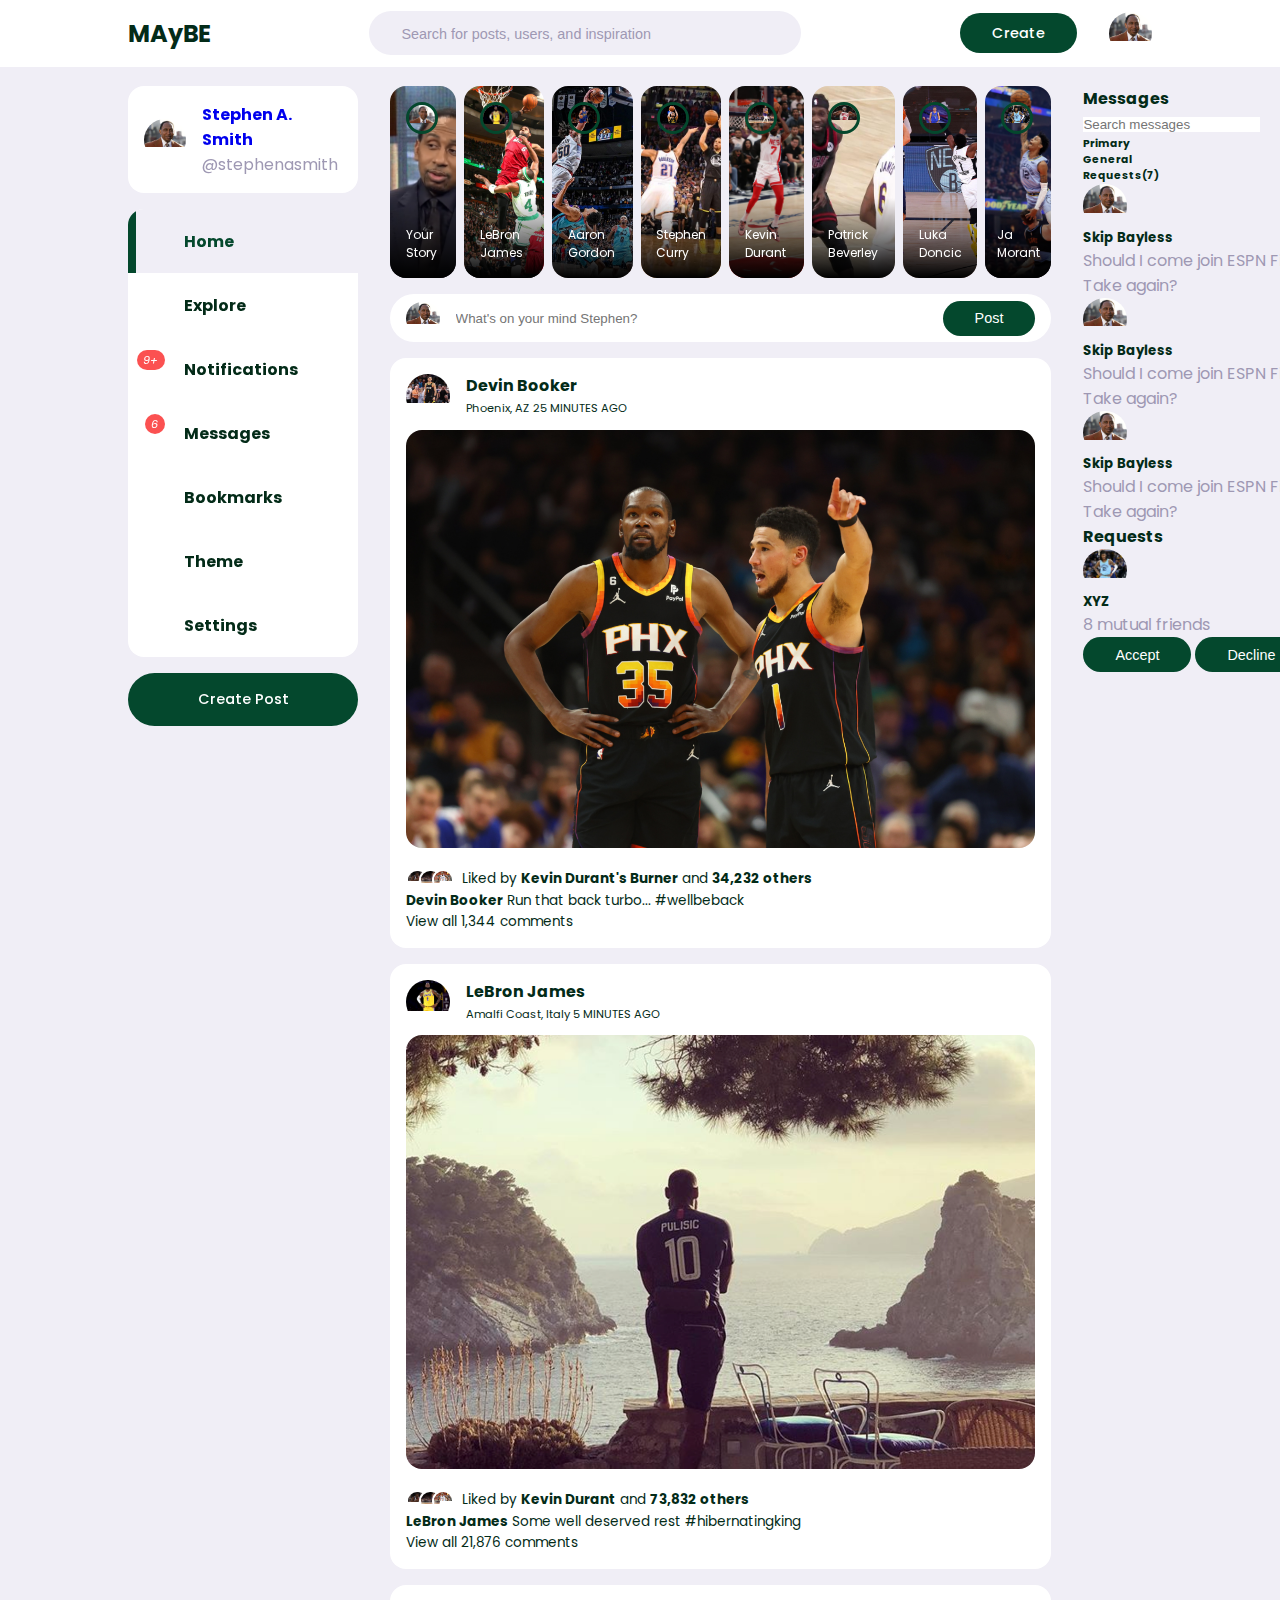
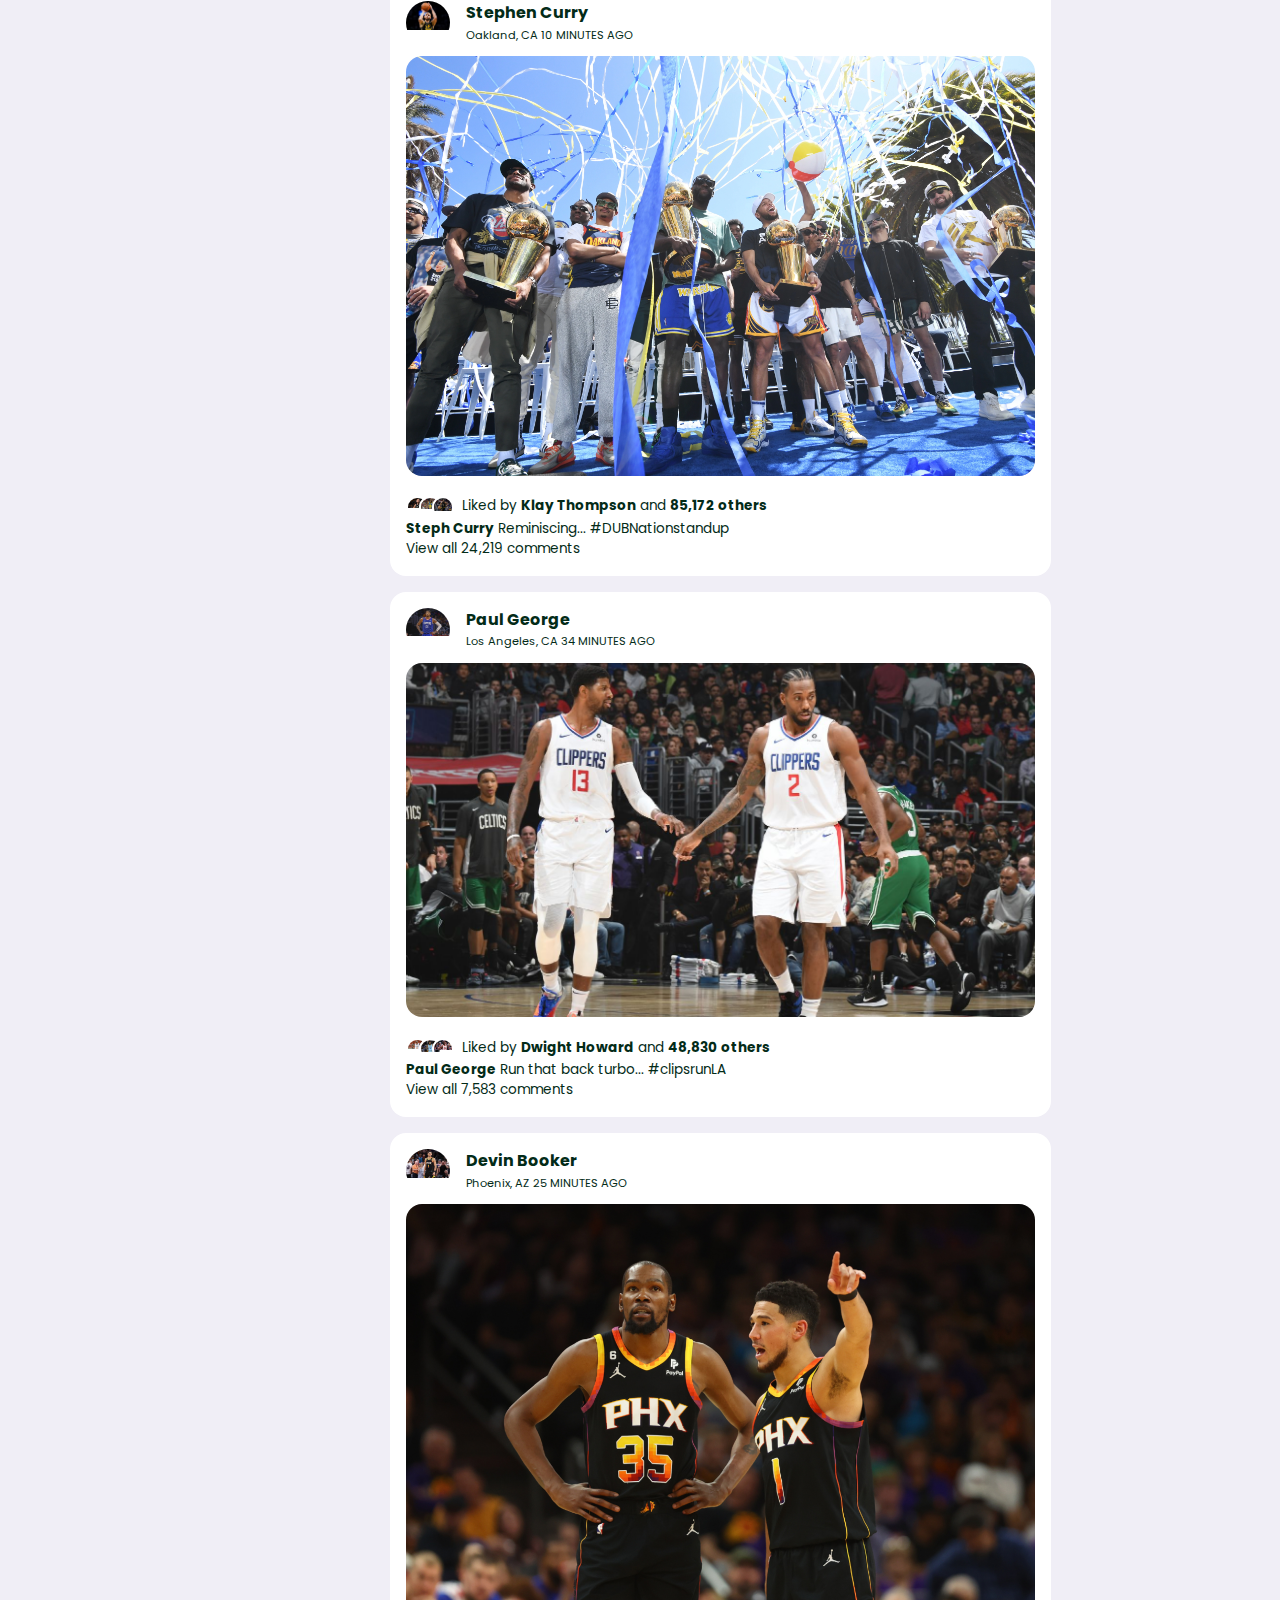
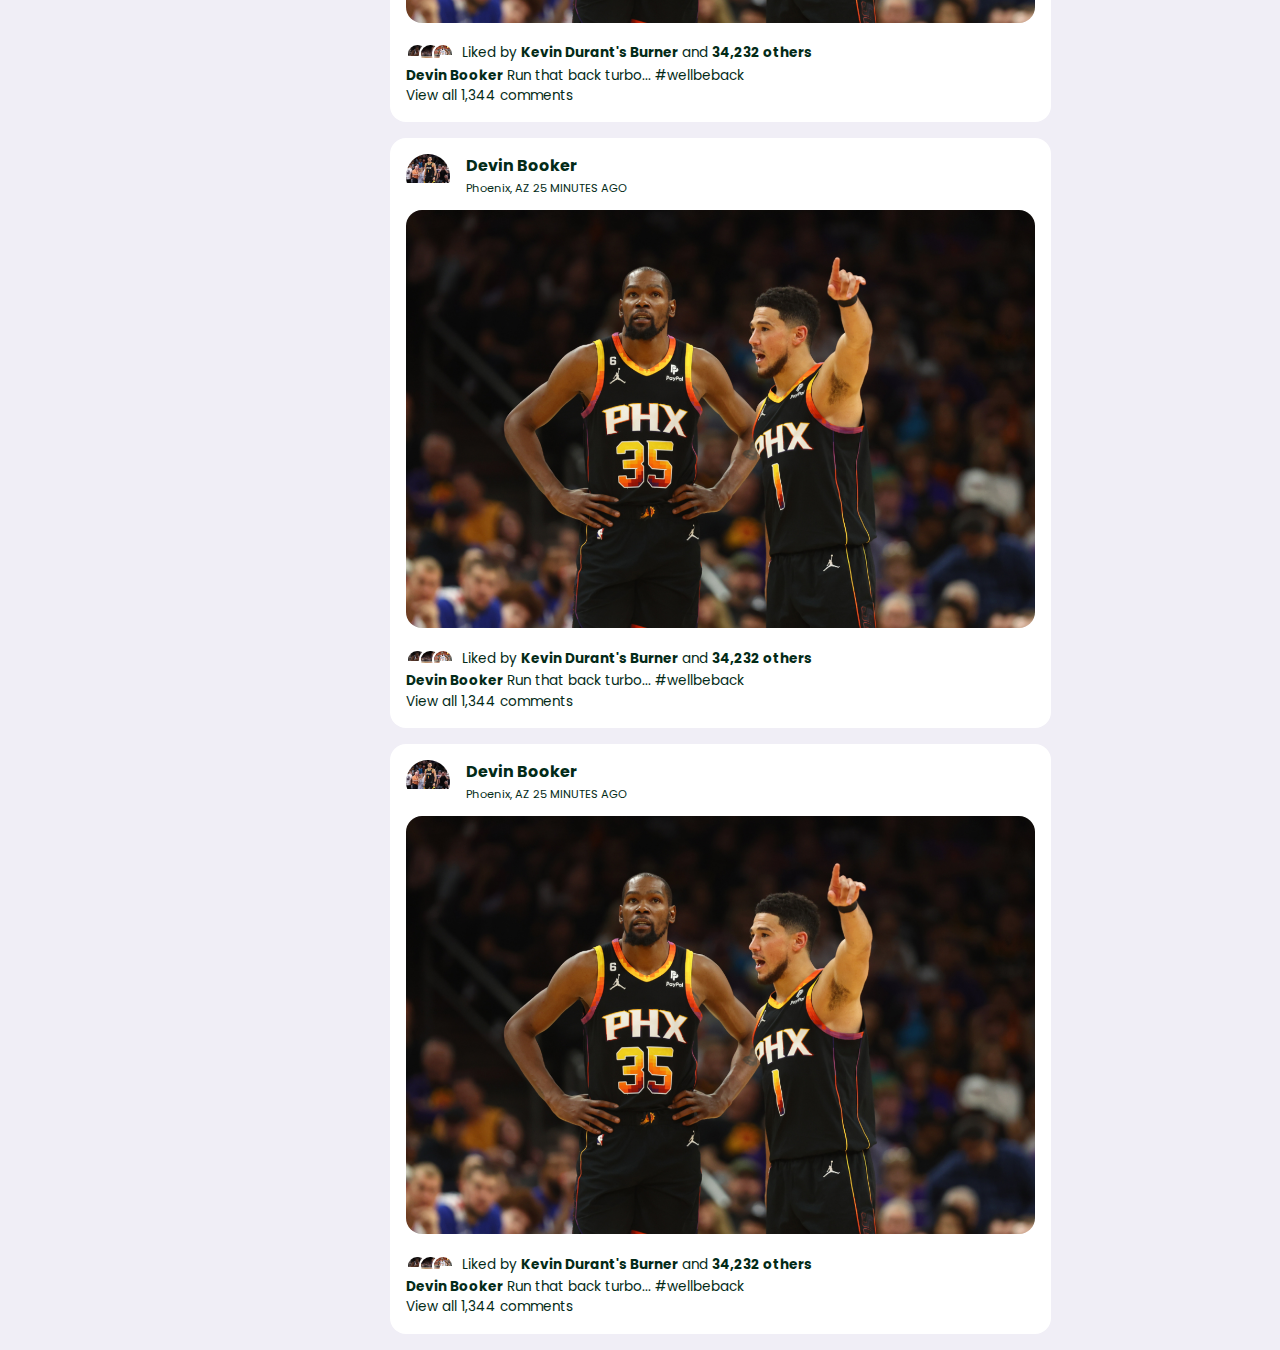
==== commit e339fce5: "posts-day2" ====
--- a/posts.html
+++ b/posts.html
@@ -1,767 +1,606 @@
 <!DOCTYPE html>
 <html lang="en">
-
 <head>
     <meta charset="UTF-8">
-    <meta http-equiv="X-UA-Compatible" content="IE=edge">
     <meta name="viewport" content="width=device-width, initial-scale=1.0">
-    <title>Document</title>
-    <meta charset="UTF-8">
-    <meta http-equiv="X-UA-Compatible" content="IE=edge">
-    <meta name="viewport" content="width=device-width, initial-scale=1.0">
-    <meta charset="UTF-8">
-    <meta http-equiv="X-UA-Compatible" content="IE=edge">
-    <meta name="viewport" content="width=device-width, initial-scale=1.0">
-    <link href="https://cdn.jsdelivr.net/npm/bootstrap@5.2.3/dist/css/bootstrap.min.css" rel="stylesheet"
-        integrity="sha384-rbsA2VBKQhggwzxH7pPCaAqO46MgnOM80zW1RWuH61DGLwZJEdK2Kadq2F9CUG65" crossorigin="anonymous">
-
-    <link rel="stylesheet" href="https://unicons.iconscout.com/release/v4.0.0/css/line.css">
-
-    <link rel="icon" type="image/x-icon" href="images/faveicon.png">
-
-    <!-- Page-specific CSS -->
-    <link rel="stylesheet" href="./css/posts.css">
-
-    <title>The Posts Page</title>
-
-    <!-- Run BEFORE page is finished loading (before window.onload): -->
-    <script src="/scripts/auth.js"></script>
-    <script>
-            // if (isLoggedIn() === false) window.location.replace("login.html");
-    </script>
-
+    <title>MAyBE</title>
+    <link rel="stylesheet" href="https://unicons.iconscout.com/release/v2.1.6/css/unicons.css">
+    <link rel="stylesheet" href="./style.css">
 </head>
-
 <body>
-    <header>
-        <nav id="usernav">
-            <div class="container">
-                <h2 class="log">
-                    Angry Nerds
-                </h2>
-
-                <div class="search-bar">
-                    <i class="uil uil-search">
-                    </i>
-                    <input type="search" placeholder="Search for creators, inspirations, and projects">
-                </div>
-
-                <div class="create">
-                    <label class="btn btn-primary" for="create-posts">Create</label>
-                </div>
-
-                <div class="profile">
-                    <a href="profile.html"><button class="btn btn-primary" value="MY PROFILE">MY PROFILE</button></a>
-                </div>
-
-                <div id="logout" class="logout">
-                    <label class="btn btn-primary" for="logout">Logout</label>
-
-                </div>
-
+    <nav>
+        <div class="container">
+            <h2 class="logo">
+                MAyBE
+            </h2>
+            <div class="search-bar">
+                <i class="uil uil-search"></i>
+                <input type="search" placeholder="Search for posts, users, and inspiration">
             </div>
-        </nav>
-    </header>
+            <div class="create">
+                <label class="btn btn-primary" for="create-post">Create</label>
+                <div class="profile-picture">
+                    <img src="./images/profilepic1.jpg">
+                </div>
+            </div>
+        </div>
+    </nav>
+
+    <!-- <main>
+        <div class="container">
+            <div class="left">
+                <a href="profile.html" class="profile">
+                <img class="profile-picture" src="./images/profilepic1.jpg" alt="Profile Picture">
+                </a>
+                <div class="handle">
+                    <h4>Stephen A. Smith</h4>
+                    <p class="text-muted">
+                        @stephenasmith
+                    </p>   
+                </div>
+                </a> -->
 
     <main>
         <div class="container">
-            <!----=====================LEFT=====================================-->
             <div class="left">
-                <a class="profile">
-                    <div class="profile-photo">
-                        <img src="images/ddpropic.png" alt="profile pic1">
-                    </div>
-                    <div class="handle">
-                        <h4>Deavion Danielle</h4>
-                        <p class="text-muted">
-                            @dd.mac
-                        </p>
-                    </div>
+                <a href="profile.html" class="profile">
+                <div class="profile-picture">
+                    <img src="./images/profilepic1.jpg">
+                </div>
+                <div class="handle">
+                    <h4>Stephen A. Smith</h4>
+                    <p class="text-muted">
+                        @stephenasmith
+                    </p>   
+                </div>
                 </a>
-                <!--====================SIDEBAR===================================-->
+
                 <div class="sidebar">
                     <a class="menu-item active">
-                        <span><i class="uil uil-home"></i></span>
-                        <h3>Home</h3>
+                        <span><i class="uil uil-home"></i></span> <h3>Home</h3>
                     </a>
                     <a class="menu-item">
-                        <span><i class="uil uil-compass"></i></span>
-                        <h3>Explore</h3>
+                        <span><i class="uil uil-compass"></i></span> <h3>Explore</h3>
+                    </a>
+                    <a class="menu-item" id="notifications">
+                        <span><i class="uil uil-bell"><small class="notification-count">9+</small> </i></span> <h3>Notifications</h3>
+
+                        <div class="notifications-popup">
+                            <div>
+                                <div class="profile-picture">
+                                    <img src="./images/profilepic2.jpg" alt="">
+                                </div>
+                                <div class="notification-body">
+                                    <b>Michael Jordan</b> Commented on your post!
+                                    <small class="text-muted">21 MINUTES AGO</small>
+                                </div>
+                            </div>
+                            <div>
+                                <div class="profile-picture">
+                                    <img src="./images/profilepic3.jpg" alt="">
+                                </div>
+                                <div class="notification-body">
+                                    <b>Dwight Howard</b> Tagged you in a comment!
+                                    <small class="text-muted">2 HOURS AGO</small>
+                                </div>
+                            </div>
+                            <div>
+                                <div class="profile-picture">
+                                    <img src="./images/profilepic4.jpg" alt="">
+                                </div>
+                                <div class="notification-body">
+                                    <b>Lebron James</b> Liked your post!
+                                    <small class="text-muted">21 HOURS AGO</small>
+                                </div>
+                            </div>
+                            <div>
+                                <div class="profile-picture">
+                                    <img src="./images/profilepic5.jpg" alt="">
+                                </div>
+                                <div class="notification-body">
+                                    <b>Stephen Curry</b> Accepted your follow request!
+                                    <small class="text-muted">36 HOURS AGO</small>
+                                </div>
+                            </div>
+                            <div>
+                                <div class="profile-picture">
+                                    <img src="./images/profilepic6.jpg" alt="">
+                                </div>
+                                <div class="notification-body">
+                                    <b>Kevin Durant</b> Replied to your comment!
+                                    <small class="text-muted">3 DAYS AGO</small>
+                                </div>
+                            </div>
+                            <div>
+                                <div class="profile-picture">
+                                    <img src="./images/profilepic7.jpg" alt="">
+                                </div>
+                                <div class="notification-body">
+                                    <b>KD's Burner Account</b> Replied to you comment!
+                                    <small class="text-muted">1 WEEK AGO</small>
+                                </div>
+                            </div>
+                        </div>
+                    </a>
+                    <a class="menu-item" id="messages-notifications">
+                        <span><i class="uil uil-envelope-alt"><small class="notification-count">6</small></i></span> <h3>Messages</h3>
                     </a>
                     <a class="menu-item">
-                        <span><i class="uil uil-bell"><small class="notification-count">40</small></i></span>
-                        <h3>Notifications</h3>
-
-                        <!--================NOTIFS POPUP===============================-->
-                        <div class="notifications-popup">
-                            <div>
-                                <div class="profile-photo">
-                                    <img src="images/djpropic.png" alt="profile pic2">
-                                </div>
-                                <div class="notification-body">
-                                    <b>Darrell D.</b> commented on your post
-                                    <small class="text-muted">5 MINUTES AGO</small>
-                                </div>
-                            </div>
-
-                            <div>
-                                <div class="profile-photo">
-                                    <img src="images/phantpic.png" alt="profile pic3">
-                                </div>
-                                <div class="notification-body">
-                                    <b>Phantasia Phillips</b> commented on a post you were tagged in
-                                    <small class="text-muted">20 MINUTES AGO</small>
-                                </div>
-                            </div>
-
-                            <div>
-                                <div class="profile-photo">
-                                    <img src="images/megpropic.png" alt="profile pic4">
-                                </div>
-                                <div class="notification-body">
-                                    <b>Megan S. </b> and 200 liked your posts
-                                    <small class="text-muted">3 HOURS AGO</small>
-                                </div>
-                            </div>
-
-                            <div>
-                                <div class="profile-photo">
-                                    <img src="images/mopropic.png" alt="profile pic5">
-                                </div>
-                                <div class="notification-body">
-                                    <b>Mohamadou Gakou</b> wants to be your friend
-                                    <small class="text-muted">1 DAY AGO</small>
-                                </div>
-                            </div>
-
-                            <div>
-                                <div class="profile-photo">
-                                    <img src="images/tashipic.png" alt="profile pic6">
-                                </div>
-                                <div class="notification-body">
-                                    <b>Tashi Sherpa</b> commented on your post
-                                    <small class="text-muted">2 DAYS AGO</small>
-                                </div>
-                            </div>
-
-                            <div>
-                                <div class="profile-photo">
-                                    <img src="images/antpropic" alt="profile pic7">
-                                </div>
-                                <div class="notification-body">
-                                    <b>Ant M.</b> accepted your friend request
-                                    <small class="text-muted">4 DAYS AGO</small>
-                                </div>
-                            </div>
-
-                        </div>
-                        <!--===================================END OF NOTIFS POPUP=============-->
+                        <span><i class="uil uil-bookmark"></i></span> <h3>Bookmarks</h3>
                     </a>
                     <a class="menu-item">
-                        <span><i class="uil uil-envelope-alt"><small class="notification-count">40</small></i></span>
-                        <h3>Messages</h3>
+                        <span><i class="uil uil-palette"></i></span> <h3>Theme</h3>
                     </a>
                     <a class="menu-item">
-                        <span><i class="uil uil-bookmark"></i></span>
-                        <h3>Bookmarks</h3>
+                        <span><i class="uil uil-setting"></i></span> <h3>Settings</h3>
                     </a>
-                    <a class="menu-item">
-                        <span><i class="uil uil-chart-line"></i></span>
-                        <h3>Analytics</h3>
-                    </a>
-                    <a class="menu-item">
-                        <span><i class="uil uil-palette"></i></span>
-                        <h3>Themes</h3>
-                    </a>
-                    <a class="menu-item">
-                        <span><i class="uil uil-setting"></i></span>
-                        <h3>Settings</h3>
-                    </a>
-                </div>
-                <!--=================================END OF SIDEBAR===============================-->
+                </div>
+
                 <label for="create-post" class="btn btn-primary">Create Post</label>
+
+
             </div>
 
-            <!--=================================END OF LEFT==================================-->
-
-            <!--======================================MIDDLE=======================================-->
-
-            <div class="middle">
-                <!--===================================STORIES====================================-->
-                <div class="stories">
-                    <div class="story">
-                        <div class="profile-photo">
-                            <img src="images/ddpropic.png" alt="profile photo8">
-                        </div>
-                        <p class="name">Your Story</p>
-                    </div>
-
-                    <div class="story">
-                        <div class="profile-photo">
-                            <img src="images/mattpropic.png" alt="profile photo9">
-                        </div>
-                        <p class="name">Matt M.</p>
-                    </div>
-
-                    <div class="story">
-                        <div class="profile-photo">
-                            <img src="images/jassypropic.png" alt="profile photo10">
-                        </div>
-                        <p class="name">Jasmine S.</p>
-                    </div>
-
-                    <div class="story">
-                        <div class="profile-photo">
-                            <img src="images/ccpropic.png" alt="profile photo11">
-                        </div>
-                        <p class="name">Cece T.</p>
-                    </div>
-
-                    <div class="story">
-                        <div class="profile-photo">
-                            <img src="images/kevinpropic.png" alt="profile photo12">
-                        </div>
-                        <p class="name">Kevin Rob.</p>
-                    </div>
-                </div>
-                <!--===================END OF STORIES==================================-->
-                <form class="create-post">
-                    <div class="profile-photo">
-                        <img src="images/ddpropic.png" alt="Profile pic1">
-                    </div>
-                    <input id="create-post" type="text" placeholder="What's on your mind Deavion?">
-                    <input type="submit" value="Post" class="btn btn-primary">
-                </form>
-                <br>
-                <!--==============================================================FEEDS======================================================================-->
-
-                <!--====================FEED1============================================-->
-                <div class="feeds">
-                    <div class="feed">
-                        <div class="head">
-                            <div class="user">
-                                <div class="profile-photo">
-                                    <img src="images/ddpropic.png" alt="profile pic13">
-                                </div>
-
-                                <div id="user-info" class="info">
-                                    <h3>Deavion Danielle</h3>
-                                    <small>Miami, 15 MINUTES AGO</small>
-                                </div>
-
-                                <span class="edit">
-                                    <i class="uil uil-ellipsis-h"></i>
-                                </span>
-                            </div>
-                        </div>
-
-                        <div class="photo">
-                            <img src="images/dd2ndpropic.JPG" alt="photo">
-                        </div>
-
-                        <div id="useractionbtn" class="action-button">
-                            <div class="interaction-buttons">
-                                <span><i class="uil uil-heart"></i></span>
-                                <span><i class="uil uil-comment-dots"></i></span>
-                                <span><i class="uil uil-share-alt"></i></span>
-                            </div>
-
-                            <div class="bookmark">
-                                <span><i class="uil uil-bookmark-full"></i></span>
-                            </div>
-                        </div>
-
-                        <div id="userlikes" class="liked-by">
-                            <span><img src="images/mopropic.png" alt="picture"></span>
-                            <span><img src="images/megpropic.png" alt="picture"></span>
-                            <span><img src="images/phantpic.png" alt="picture"></span>
-                            <p>Liked by <b>Matty M.</b> and <b>300 others</b></p>
-                        </div>
-
-                        <div class="caption">
-                            <p><b>Deavion D.</b>The only trippin I do is when it comes to vacay <span
-                                    class="hash-tag">#VacationMode</span></p>
-                        </div>
-
-                        <div class="comments text-muted">View all 200 comments</div>
-                    </div>
-
-                    <!--========================FEED2==============================-->
-
-                    <div class="feed">
-                        <div class="head">
-                            <div class="user">
-                                <div class="profile-photo">
-                                    <img src="images/ddpropic.png" alt="profile pic13">
-                                </div>
-
-                                <div id="user-info" class="info">
-                                    <h3>Deavion Danielle</h3>
-                                    <small>Miami, 15 MINUTES AGO</small>
-                                </div>
-
-                                <span class="edit">
-                                    <i class="uil uil-ellipsis-h"></i>
-                                </span>
-                            </div>
-                        </div>
-
-                        <div class="photo">
-                            <img src="images/dd2ndpropic.JPG" alt="photo">
-                        </div>
-
-                        <div id="useractionbtn" class="action-button">
-                            <div class="interaction-buttons">
-                                <span><i class="uil uil-heart"></i></span>
-                                <span><i class="uil uil-comment-dots"></i></span>
-                                <span><i class="uil uil-share-alt"></i></span>
-                            </div>
-
-                            <div class="bookmark">
-                                <span><i class="uil uil-bookmark-full"></i></span>
-                            </div>
-                        </div>
-
-                        <div id="userlikes" class="liked-by">
-                            <span><img src="images/mopropic.png" alt="picture"></span>
-                            <span><img src="images/anjpropic.png" alt="picture"></span>
-                            <span><img src="images/tashipic.png" alt="picture"></span>
-                            <p>Liked by <b>Matty M.</b> and <b>300 others</b></p>
-                        </div>
-
-                        <div class="caption">
-                            <p><b>Deavion D.</b>The only trippin I do is when it comes to vacay <span
-                                    class="hash-tag">#VacationMode</span></p>
-                        </div>
-
-                        <div class="comments text-muted">View all 200 comments</div>
-                    </div>
-                    <!--======================FEED3===============================================-->
-
-                    <div class="feed">
-                        <div class="head">
-                            <div class="user">
-                                <div class="profile-photo">
-                                    <img src="images/ddpropic.png" alt="profile pic13">
-                                </div>
-
-                                <div id="user-info" class="info">
-                                    <h3>Deavion Danielle</h3>
-                                    <small>Miami, 15 MINUTES AGO</small>
-                                </div>
-
-                                <span class="edit">
-                                    <i class="uil uil-ellipsis-h"></i>
-                                </span>
-                            </div>
-                        </div>
-
-                        <div class="photo">
-                            <img src="images/dd2ndpropic.JPG" alt="photo">
-                        </div>
-
-                        <div id="useractionbtn" class="action-button">
-                            <div class="interaction-buttons">
-                                <span><i class="uil uil-heart"></i></span>
-                                <span><i class="uil uil-comment-dots"></i></span>
-                                <span><i class="uil uil-share-alt"></i></span>
-                            </div>
-
-                            <div class="bookmark">
-                                <span><i class="uil uil-bookmark-full"></i></span>
-                            </div>
-                        </div>
-
-                        <div id="userlikes" class="liked-by">
-                            <span><img src="images/tashipic.png" alt="picture"></span>
-                            <span><img src="images/jassypropic.png" alt="picture"></span>
-                            <span><img src="images/kevinpropic.png" alt="picture"></span>
-                            <p>Liked by <b>Matty M.</b> and <b>300 others</b></p>
-                        </div>
-
-                        <div class="caption">
-                            <p><b>Deavion D.</b>The only trippin I do is when it comes to vacay <span
-                                    class="hash-tag">#VacationMode</span></p>
-                        </div>
-
-                        <div class="comments text-muted">View all 200 comments</div>
-                    </div>
-
-                    <!--==========================FEED4=================================================-->
-
-                    <div class="feed">
-                        <div class="head">
-                            <div class="user">
-                                <div class="profile-photo">
-                                    <img src="images/ddpropic.png" alt="profile pic13">
-                                </div>
-
-                                <div id="user-info" class="info">
-                                    <h3>Deavion Danielle</h3>
-                                    <small>Miami, 15 MINUTES AGO</small>
-                                </div>
-
-                                <span class="edit">
-                                    <i class="uil uil-ellipsis-h"></i>
-                                </span>
-                            </div>
-                        </div>
-
-                        <div class="photo">
-                            <img src="images/dd2ndpropic.JPG" alt="photo">
-                        </div>
-
-                        <div id="useractionbtn" class="action-button">
-                            <div class="interaction-buttons">
-                                <span><i class="uil uil-heart"></i></span>
-                                <span><i class="uil uil-comment-dots"></i></span>
-                                <span><i class="uil uil-share-alt"></i></span>
-                            </div>
-
-                            <div class="bookmark">
-                                <span><i class="uil uil-bookmark-full"></i></span>
-                            </div>
-                        </div>
-
-                        <div id="userlikes" class="liked-by">
-                            <span><img src="images/ccpropic.png" alt="picture"></span>
-                            <span><img src="images/jassypropic.png" alt="picture"></span>
-                            <span><img src="images/a" alt="picture"></span>
-                            <p>Liked by <b>Matty M.</b> and <b>300 others</b></p>
-                        </div>
-
-                        <div class="caption">
-                            <p><b>Deavion D.</b>The only trippin I do is when it comes to vacay <span
-                                    class="hash-tag">#VacationMode</span></p>
-                        </div>
-
-                        <div class="comments text-muted">View all 200 comments</div>
-                    </div>
-                    <!--==============================FEED5==============================================-->
-
-                    <div class="feed">
-                        <div class="head">
-                            <div class="user">
-                                <div class="profile-photo">
-                                    <img src="images/ddpropic.png" alt="profile pic13">
-                                </div>
-
-                                <div id="user-info" class="info">
-                                    <h3>Deavion Danielle</h3>
-                                    <small>Miami, 15 MINUTES AGO</small>
-                                </div>
-
-                                <span class="edit">
-                                    <i class="uil uil-ellipsis-h"></i>
-                                </span>
-                            </div>
-                        </div>
-
-                        <div class="photo">
-                            <img src="images/dd2ndpropic.JPG" alt="photo">
-                        </div>
-
-                        <div id="useractionbtn" class="action-button">
-                            <div class="interaction-buttons">
-                                <span><i class="uil uil-heart"></i></span>
-                                <span><i class="uil uil-comment-dots"></i></span>
-                                <span><i class="uil uil-share-alt"></i></span>
-                            </div>
-
-                            <div class="bookmark">
-                                <span><i class="uil uil-bookmark-full"></i></span>
-                            </div>
-                        </div>
-
-                        <div id="userlikes" class="liked-by">
-                            <span><img src="images/" alt="picture"></span>
-                            <span><img src="images/" alt="picture"></span>
-                            <span><img src="images/" alt="picture"></span>
-                            <p>Liked by <b>Matty M.</b> and <b>300 others</b></p>
-                        </div>
-
-                        <div class="caption">
-                            <p><b>Deavion D.</b>The only trippin I do is when it comes to vacay <span
-                                    class="hash-tag">#VacationMode</span></p>
-                        </div>
-
-                        <div class="comments text-muted">View all 200 comments</div>
-                    </div>
-
-                    <!--====================================FEED6==================================================-->
-
-                    <div class="feed">
-                        <div class="head">
-                            <div class="user">
-                                <div class="profile-photo">
-                                    <img src="images/ddpropic.png" alt="profile pic13">
-                                </div>
-
-                                <div id="user-info" class="info">
-                                    <h3>Deavion Danielle</h3>
-                                    <small>Miami, 15 MINUTES AGO</small>
-                                </div>
-
-                                <span class="edit">
-                                    <i class="uil uil-ellipsis-h"></i>
-                                </span>
-                            </div>
-                        </div>
-
-                        <div class="photo">
-                            <img src="images/dd2ndpropic.JPG" alt="photo">
-                        </div>
-
-                        <div id="useractionbtn" class="action-button">
-                            <div class="interaction-buttons">
-                                <span><i class="uil uil-heart"></i></span>
-                                <span><i class="uil uil-comment-dots"></i></span>
-                                <span><i class="uil uil-share-alt"></i></span>
-                            </div>
-
-                            <div class="bookmark">
-                                <span><i class="uil uil-bookmark-full"></i></span>
-                            </div>
-                        </div>
-
-                        <div id="userlikes" class="liked-by">
-                            <span><img src="images/mopropic.png" alt="picture"></span>
-                            <span><img src="images/megpropic.png" alt="picture"></span>
-                            <span><img src="images/tashipic.png" alt="picture"></span>
-                            <p>Liked by <b>Matty M.</b> and <b>300 others</b></p>
-                        </div>
-
-                        <div class="caption">
-                            <p><b>Deavion D.</b>The only trippin I do is when it comes to vacay <span
-                                    class="hash-tag">#VacationMode</span></p>
-                        </div>
-
-                        <div class="comments text-muted">View all 200 comments</div>
-                    </div>
-
-                    <!--==================================FEED7==========================================-->
-
-                    <div class="feed">
-                        <div class="head">
-                            <div class="user">
-                                <div class="profile-photo">
-                                    <img src="images/ddpropic.png" alt="profile pic13">
-                                </div>
-
-                                <div id="user-info" class="info">
-                                    <h3>Deavion Danielle</h3>
-                                    <small>Miami, 15 MINUTES AGO</small>
-                                </div>
-
-                                <span class="edit">
-                                    <i class="uil uil-ellipsis-h"></i>
-                                </span>
-                            </div>
-                        </div>
-
-                        <div class="photo">
-                            <img src="images/dd2ndpropic.JPG" alt="photo">
-                        </div>
-
-                        <div id="useractionbtn" class="action-button">
-                            <div class="interaction-buttons">
-                                <span><i class="uil uil-heart"></i></span>
-                                <span><i class="uil uil-comment-dots"></i></span>
-                                <span><i class="uil uil-share-alt"></i></span>
-                            </div>
-
-                            <div class="bookmark">
-                                <span><i class="uil uil-bookmark-full"></i></span>
-                            </div>
-                        </div>
-
-                        <div id="userlikes" class="liked-by">
-                            <span><img src="images/megpropic.png" alt="picture"></span>
-                            <span><img src="images/phantpic.png" alt="picture"></span>
-                            <span><img src="images/alinapropic.png" alt="picture"></span>
-                            <p>Liked by <b>Matty M.</b> and <b>300 others</b></p>
-                        </div>
-
-                        <div class="caption">
-                            <p><b>Deavion D.</b>The only trippin I do is when it comes to vacay <span
-                                    class="hash-tag">#VacationMode</span></p>
-                        </div>
-
-                        <div class="comments text-muted">View all 200 comments</div>
-                    </div>
-
-
+        <div class="middle">
+            <div class="stories">
+                <div class="story">
+                    <div class="profile-picture">
+                        <img src="./images/profilepic1.jpg" alt="You story here!">
+                    </div>
+                    <p class="name">Your Story</p>
+                </div>
+                <div class="story">
+                    <div class="profile-picture">
+                        <img src="./images/profilepic4.jpg" alt="LeBron Ends Jason Terry's Career!">
+                    </div>
+                    <p class="name">LeBron James</p>
+                </div>
+                <div class="story">
+                    <div class="profile-picture">
+                        <img src="./images/profilepic10.jpg" alt="Aaron Gordon Dunks on Landry Shamet!">
+                    </div>
+                    <p class="name">Aaron Gordon</p>
+                </div>
+                <div class="story">
+                    <div class="profile-picture">
+                        <img src="./images/profilepic5.jpg" alt="Steph Curry with the Dagger!">
+                    </div>
+                    <p class="name">Stephen Curry</p>
+                </div>
+                <div class="story">
+                    <div class="profile-picture">
+                        <img src="./images/profilepic6.jpg" alt="KD makes Daniel Gafford Touch the Earth!">
+                    </div>
+                    <p class="name">Kevin Durant</p>
+                </div>
+                <div class="story">
+                    <div class="profile-picture">
+                        <img src="./images/profilepic9.avif" alt="PBev Taunts LeBron After Layup!">
+                    </div>
+                    <p class="name">Patrick Beverley</p>
+                </div>
+                <div class="story">
+                    <div class="profile-picture">
+                        <img src="./images/profilepic11.jpg" alt="Luka Hits a Step-Back Game-Winning Three!">
+                    </div>
+                    <p class="name">Luka Doncic</p>
+                </div>
+                <div class="story">
+                    <div class="profile-picture">
+                        <img src="./images/profilepic12.jpg" alt="Ja Dunks on Kevin Love!">
+                    </div>
+                    <p class="name">Ja Morant</p>
                 </div>
             </div>
-            <!--========================RIGHT==========================================-->
-            <div class="right">
-                <div class="messages">
-                    <div class="heading">
-                        <h4>Messages</h4><i class="uil uil-edit"></i>
-                    </div>
-                    <!--================SEARCHBAR======================================-->
-                    <div class="search-bar">
-                        <i class="uil uil-search"></i>
-                        <input id="message-search" type="search" placeholder="Search messages">
-                    </div>
-
-                    <!--================MESSAGES CATEGORY================================-->
-                    <div class="category">
-                        <h6 class="active">Primary</h6>
-                        <h6>General</h6>
-                        <h6 class="message-requests"> Requests(30)</h6>
-                    </div>
-
-                    <!--==================MESSAGES============================================================================-->
-                    <!--==================MESSAGE1========================================-->
-                    <div class="message">
-                        <div class="profile-photo">
-                            <img src="images/anjpropic.png" alt="profilepic">
-                        </div>
-                        <div class="message-body">
-                            <h5>Anjali B.</h5>
-                            <p class="text-muted"> Girl, did you understand the Javascript??!</p>
-                        </div>
-                    </div>
-
-                    <!--================MESSAGE2==========================================-->
-                    <div class="message">
-                        <div class="profile-photo">
-                            <img src="images/mopropic.png" alt="profilepic">
-                        </div>
-                        <div class="message-body">
-                            <h5>Mohamadou G.</h5>
-                            <p class="text-muted">What happened in class today?</p>
-                        </div>
-                    </div>
-
-
-
-                    <!--================MESSAGE3==========================================-->
-                    <div class="message">
-                        <div class="profile-photo">
-                            <img src="images/liapropic.png" alt="profilepic">
-                        </div>
-                        <div class="message-body">
-                            <h5>LILI S.</h5>
-                            <p class="text-muted"> Avs, you've been MIA that program got you hostage!!</p>
-                        </div>
-                    </div>
-
-
-                    <!--================MESSAGE4==========================================-->
-                    <div class="message">
-                        <div class="profile-photo">
-                            <img src="images/anjpropic.png" alt="profilepic">
-                        </div>
-                        <div class="message-body">
-                            <h5>Kai Green.</h5>
-                            <p class="text-muted"> YOU SAID YOU'RE MAKING HOW MUCH A YEAR??!! YEAH WHATS THE NAME OF
-                                YOUR PROGRAM AGAIN? LET ME GET MY PEN & SIGN UP NEEOW!</p>
-                        </div>
-                    </div>
-
-
-                    <!--================END OF MESSAGES======================================-->
-
-                    <!--===================FRIEND REQUESTS====================================-->
-                    <!--======================FRIEND REQUEST1====================================-->
-                    <div class="friend-requests">
-                        <h4>Requests</h4>
-                        <div class="request">
+
+            <form class="create-post">
+                <div class="profile-picture">
+                    <img src="./images/profilepic1.jpg" alt="">
+                </div>
+                <input type="text" placeholder="What's on your mind Stephen?" id="create-post">
+                <input type="submit" value="Post" class="btn btn-primary">
+            </form>
+
+            <div class="feeds">
+
+
+                <div class="feed">
+                    <div class="head">
+                        <div class="user">
+                            <div class="profile-picture">
+                                <img src="./images/profilepic13.jpg" alt="Devin Booker">
+                            </div>
                             <div class="info">
-                                <div class="profile-photo">
-                                    <img src="images/toripropic.png" alt="profile photo">
-                                </div>
-
-                                <div>
-                                    <h5> ToriAnn B.</h5>
-                                    <p class="text-muted">10 mutual friends</p>
-                                </div>
-                            </div>
-
+                                <h3>Devin Booker</h3>
+                                <small>Phoenix, AZ 25 MINUTES AGO</small>
+                            </div>
+                        </div>
+                        <span class="edit">
+                            <i class="uil uil-ellipsis-h"></i>
+                        </span>
+                    </div>
+
+                    <div class="photo">
+                        <img src="./images/feedpic1.png" alt="Kevin Durant and Teammate Devin Booker">
+                    </div>
+
+                    <div class="action-buttons">
+                        <div class="interaction-buttons">
+                            <span><i class="uil uil-heart"></i></span>
+                            <span><i class="uil uil-comment-dots"></i></span>
+                            <span><i class="uil uil-share-alt"></i></span>
+                        </div>
+                        <div class="bookmark">
+                            <span><i class="uil uil-bookmark-full"></i></span>
+                        </div>
+                    </div>
+
+                    <div class="liked-by">
+                        <span><img src="./images/profilepic7.jpg"></span>
+                        <span><img src="./images/profilepic6.jpg"></span>
+                        <span><img src="./images/profilepic3.jpg"></span>
+                        <p>Liked by <b>Kevin Durant's Burner</b> and <b>34,232 others</b></p>
+                    </div>
+
+                    <div class="caption">
+                        <p><b>Devin Booker</b> Run that back turbo... 
+                            <span class="hashtag">#wellbeback</span></p>
+                    </div>
+                    <div class="commentstext-muted">View all 1,344 comments</div>
+                </div>
+
+
+                <div class="feed">
+                    <div class="head">
+                        <div class="user">
+                            <div class="profile-picture">
+                                <img src="./images/profilepic4.jpg" alt="LeBron James">
+                            </div>
+                            <div class="info">
+                                <h3>LeBron James</h3>
+                                <small>Amalfi Coast, Italy 5 MINUTES AGO</small>
+                            </div>
+                        </div>
+                        <span class="edit">
+                            <i class="uil uil-ellipsis-h"></i>
+                        </span>
+                    </div>
+
+                    <div class="photo">
+                        <img src="./images/feedpic3.png" alt="Lebron in Italy">
+                    </div>
+
+                    <div class="action-buttons">
+                        <div class="interaction-buttons">
+                            <span><i class="uil uil-heart"></i></span>
+                            <span><i class="uil uil-comment-dots"></i></span>
+                            <span><i class="uil uil-share-alt"></i></span>
+                        </div>
+                        <div class="bookmark">
+                            <span><i class="uil uil-bookmark-full"></i></span>
+                        </div>
+                    </div>
+
+                    <div class="liked-by">
+                        <span><img src="./images/profilepic7.jpg"></span>
+                        <span><img src="./images/profilepic6.jpg"></span>
+                        <span><img src="./images/profilepic3.jpg"></span>
+                        <p>Liked by <b>Kevin Durant</b> and <b>73,832 others</b></p>
+                    </div>
+
+                    <div class="caption">
+                        <p><b>LeBron James</b> Some well deserved rest 
+                            <span class="hashtag">#hibernatingking</span></p>
+                    </div>
+                    <div class="commentstext-muted">View all 21,876 comments</div>
+                </div>
+
+                <div class="feed">
+                    <div class="head">
+                        <div class="user">
+                            <div class="profile-picture">
+                                <img src="./images/profilepic5.jpg" alt="Steph Curry">
+                            </div>
+                            <div class="info">
+                                <h3>Stephen Curry</h3>
+                                <small>Oakland, CA 10 MINUTES AGO</small>
+                            </div>
+                        </div>
+                        <span class="edit">
+                            <i class="uil uil-ellipsis-h"></i>
+                        </span>
+                    </div>
+
+                    <div class="photo">
+                        <img src="./images/feedpic4.webp" alt="Warriors Celebrating Championship">
+                    </div>
+
+                    <div class="action-buttons">
+                        <div class="interaction-buttons">
+                            <span><i class="uil uil-heart"></i></span>
+                            <span><i class="uil uil-comment-dots"></i></span>
+                            <span><i class="uil uil-share-alt"></i></span>
+                        </div>
+                        <div class="bookmark">
+                            <span><i class="uil uil-bookmark-full"></i></span>
+                        </div>
+                    </div>
+
+                    <div class="liked-by">
+                        <span><img src="./images/profilepic15.jpg"></span>
+                        <span><img src="./images/profilepic16.jpg"></span>
+                        <span><img src="./images/profilepic17.webp"></span>
+                        <p>Liked by <b>Klay Thompson</b> and <b>85,172 others</b></p>
+                    </div>
+
+                    <div class="caption">
+                        <p><b>Steph Curry</b> Reminiscing... 
+                            <span class="hashtag">#DUBNationstandup</span></p>
+                    </div>
+                    <div class="commentstext-muted">View all 24,219 comments</div>
+                </div>
+
+                <div class="feed">
+                    <div class="head">
+                        <div class="user">
+                            <div class="profile-picture">
+                                <img src="./images/profilepic14.jpg" alt="Paul George">
+                            </div>
+                            <div class="info">
+                                <h3>Paul George</h3>
+                                <small>Los Angeles, CA 34 MINUTES AGO</small>
+                            </div>
+                        </div>
+                        <span class="edit">
+                            <i class="uil uil-ellipsis-h"></i>
+                        </span>
+                    </div>
+
+                    <div class="photo">
+                        <img src="./images/feedpic2.jpg" alt="Kawhi Leonard and Teammate Paul George">
+                    </div>
+
+                    <div class="action-buttons">
+                        <div class="interaction-buttons">
+                            <span><i class="uil uil-heart"></i></span>
+                            <span><i class="uil uil-comment-dots"></i></span>
+                            <span><i class="uil uil-share-alt"></i></span>
+                        </div>
+                        <div class="bookmark">
+                            <span><i class="uil uil-bookmark-full"></i></span>
+                        </div>
+                    </div>
+
+                    <div class="liked-by">
+                        <span><img src="./images/profilepic3.jpg"></span>
+                        <span><img src="./images/profilepic12.jpg"></span>
+                        <span><img src="./images/profilepic2.jpg"></span>
+                        <p>Liked by <b>Dwight Howard</b> and <b>48,830 others</b></p>
+                    </div>
+
+                    <div class="caption">
+                        <p><b>Paul George</b> Run that back turbo... 
+                            <span class="hashtag">#clipsrunLA</span></p>
+                    </div>
+                    <div class="commentstext-muted">View all 7,583 comments</div>
+                </div>
+
+                <div class="feed">
+                    <div class="head">
+                        <div class="user">
+                            <div class="profile-picture">
+                                <img src="./images/profilepic13.jpg" alt="Devin Booker">
+                            </div>
+                            <div class="info">
+                                <h3>Devin Booker</h3>
+                                <small>Phoenix, AZ 25 MINUTES AGO</small>
+                            </div>
+                        </div>
+                        <span class="edit">
+                            <i class="uil uil-ellipsis-h"></i>
+                        </span>
+                    </div>
+
+                    <div class="photo">
+                        <img src="./images/feedpic1.png" alt="Kevin Durant and Teammate Devin Booker">
+                    </div>
+
+                    <div class="action-buttons">
+                        <div class="interaction-buttons">
+                            <span><i class="uil uil-heart"></i></span>
+                            <span><i class="uil uil-comment-dots"></i></span>
+                            <span><i class="uil uil-share-alt"></i></span>
+                        </div>
+                        <div class="bookmark">
+                            <span><i class="uil uil-bookmark-full"></i></span>
+                        </div>
+                    </div>
+
+                    <div class="liked-by">
+                        <span><img src="./images/profilepic7.jpg"></span>
+                        <span><img src="./images/profilepic6.jpg"></span>
+                        <span><img src="./images/profilepic3.jpg"></span>
+                        <p>Liked by <b>Kevin Durant's Burner</b> and <b>34,232 others</b></p>
+                    </div>
+
+                    <div class="caption">
+                        <p><b>Devin Booker</b> Run that back turbo... 
+                            <span class="hashtag">#wellbeback</span></p>
+                    </div>
+                    <div class="commentstext-muted">View all 1,344 comments</div>
+                </div>
+
+                <div class="feed">
+                    <div class="head">
+                        <div class="user">
+                            <div class="profile-picture">
+                                <img src="./images/profilepic13.jpg" alt="Devin Booker">
+                            </div>
+                            <div class="info">
+                                <h3>Devin Booker</h3>
+                                <small>Phoenix, AZ 25 MINUTES AGO</small>
+                            </div>
+                        </div>
+                        <span class="edit">
+                            <i class="uil uil-ellipsis-h"></i>
+                        </span>
+                    </div>
+
+                    <div class="photo">
+                        <img src="./images/feedpic1.png" alt="Kevin Durant and Teammate Devin Booker">
+                    </div>
+
+                    <div class="action-buttons">
+                        <div class="interaction-buttons">
+                            <span><i class="uil uil-heart"></i></span>
+                            <span><i class="uil uil-comment-dots"></i></span>
+                            <span><i class="uil uil-share-alt"></i></span>
+                        </div>
+                        <div class="bookmark">
+                            <span><i class="uil uil-bookmark-full"></i></span>
+                        </div>
+                    </div>
+
+                    <div class="liked-by">
+                        <span><img src="./images/profilepic7.jpg"></span>
+                        <span><img src="./images/profilepic6.jpg"></span>
+                        <span><img src="./images/profilepic3.jpg"></span>
+                        <p>Liked by <b>Kevin Durant's Burner</b> and <b>34,232 others</b></p>
+                    </div>
+
+                    <div class="caption">
+                        <p><b>Devin Booker</b> Run that back turbo... 
+                            <span class="hashtag">#wellbeback</span></p>
+                    </div>
+                    <div class="commentstext-muted">View all 1,344 comments</div>
+                </div>
+
+                <div class="feed">
+                    <div class="head">
+                        <div class="user">
+                            <div class="profile-picture">
+                                <img src="./images/profilepic13.jpg" alt="Devin Booker">
+                            </div>
+                            <div class="info">
+                                <h3>Devin Booker</h3>
+                                <small>Phoenix, AZ 25 MINUTES AGO</small>
+                            </div>
+                        </div>
+                        <span class="edit">
+                            <i class="uil uil-ellipsis-h"></i>
+                        </span>
+                    </div>
+
+                    <div class="photo">
+                        <img src="./images/feedpic1.png" alt="Kevin Durant and Teammate Devin Booker">
+                    </div>
+
+                    <div class="action-buttons">
+                        <div class="interaction-buttons">
+                            <span><i class="uil uil-heart"></i></span>
+                            <span><i class="uil uil-comment-dots"></i></span>
+                            <span><i class="uil uil-share-alt"></i></span>
+                        </div>
+                        <div class="bookmark">
+                            <span><i class="uil uil-bookmark-full"></i></span>
+                        </div>
+                    </div>
+
+                    <div class="liked-by">
+                        <span><img src="./images/profilepic7.jpg"></span>
+                        <span><img src="./images/profilepic6.jpg"></span>
+                        <span><img src="./images/profilepic3.jpg"></span>
+                        <p>Liked by <b>Kevin Durant's Burner</b> and <b>34,232 others</b></p>
+                    </div>
+
+                    <div class="caption">
+                        <p><b>Devin Booker</b> Run that back turbo... 
+                            <span class="hashtag">#wellbeback</span></p>
+                    </div>
+                    <div class="commentstext-muted">View all 1,344 comments</div>
+                </div>
+            </div>
+
+            <!-- Lorem ipsum dolor sit amet consectetur, adipisicing elit. Molestiae commodi nobis veritatis corrupti quia necessitatibus aspernatur cupiditate. Repellendus, corporis velit pariatur quam recusandae vel amet quibusdam nihil sed, blanditiis modi. -->
+        </div>
+
+
+        <div class="right">
+            <div class="messages">
+                <div class="heading">
+                    <h4>Messages</h4><i class="uil uil-edit"></i>
+                </div>
+                <div class="search-bar">
+                    <i class="uil uil-search"></i>
+                    <input type="search" placeholder="Search messages" id="message-search">
+                </div> 
+                <div class="category">
+                    <h6 class="active">Primary</h6>
+                    <h6>General</h6>
+                    <h6 class="message-requests">Requests(7)</h6>
+                </div>
+
+                <div class="message">
+                    <div class="profile-picture">
+                        <img src="images/profilepic1.jpg">
+                    </div>
+                    <div class="message-body">
+                        <h5>Skip Bayless</h5>
+                        <p class="text-muted">Should I come join ESPN First Take again?</p>
+                    </div>
+                </div>
+
+                <div class="message">
+                    <div class="profile-picture">
+                        <img src="images/profilepic1.jpg">
+                    </div>
+                    <div class="message-body">
+                        <h5>Skip Bayless</h5>
+                        <p class="text-muted">Should I come join ESPN First Take again?</p>
+                    </div>
+                </div>
+
+                <div class="message">
+                    <div class="profile-picture">
+                        <img src="images/profilepic1.jpg">
+                    </div>
+                    <div class="message-body">
+                        <h5>Skip Bayless</h5>
+                        <p class="text-muted">Should I come join ESPN First Take again?</p>
+                    </div>
+                </div>
+                
+
+            </div>
+
+            <div class="friend-requests">
+                <h4>Requests</h4>
+                <div class="request">
+                    <div class="info">
+                        <div class="profile-picture">
+                            <img src="./images/profilepic12.jpg">
+                        </div>
+                        <div>
+                            <h5>XYZ</h5>
+                            <p class="text-muted">
+                                8 mutual friends
+                            </p>
                             <div class="action">
                                 <button class="btn btn-primary">
                                     Accept
                                 </button>
-
                                 <button class="btn btn-primary">
                                     Decline
                                 </button>
                             </div>
-
-                        </div>
-                    </div>
-
-                    <!--====================================FRIEND REQUEST2=====================================-->
-
-                    <div class="request">
-                        <div class="info">
-                            <div class="profile-photo">
-                                <img src="images/alinapropic.png" alt="profile photo">
-                            </div>
-
-                            <div>
-                                <h5> Alina A.</h5>
-                                <p class="text-muted">18 mutual friends</p>
-                            </div>
-                        </div>
-
-                        <div class="action">
-                            <button class="btn btn-primary">
-                                Accept
-                            </button>
-
-                            <button class="btn btn-primary">
-                                Decline
-                            </button>
-                        </div>
-
-                    </div>
-
-
-
-
-
-
+                        </div>
+                    </div>
                 </div>
             </div>
-
+        </div>
+        </div>
+        
     </main>
 
-
-
-
-
-    <footer>
-        <div class="container">
-            <nav>
-                <ul>
-                    <li><a href="login.html">Login</a></li>
-                    <li><a href="registration.html">Registration</a></li>
-                    <li><a href="posts.html">Posts</a></li>
-                    <li><a href="profile.html">Profile</a></li>
-                    <li><a href="support.html">Support</a></li>
-                </ul>
-            </nav>
-            <ul>
-                <li><a href="privacy.html">Privacy Policy</a></li>
-                <li><a href="termsofuse.html">Terms of Use</a></li>
-                <li><a href="legal.html">Legal</a></li>
-            </ul>
-        </div>
-
-
-        <!--Third Party-->
-        <script src="https://cdnjs.cloudflare.com/ajax/libs/blueimp-md5/2.19.0/js/md5.min.js"></script>
-
-        <script src="https://cdn.jsdelivr.net/npm/bootstrap@5.2.3/dist/js/bootstrap.bundle.min.js"
-            integrity="sha384-kenU1KFdBIe4zVF0s0G1M5b4hcpxyD9F7jL+jjXkk+Q2h455rYXK/7HAuoJl+0I4"
-            crossorigin="anonymous"></script>
-
-        <script src="scripts/posts.js"></script>
-
-    </footer>
 </body>
-
 </html>--- a/style.css
+++ b/style.css
@@ -0,0 +1,413 @@
+@import url('https://fonts.googleapis.com/css2?family=Poppins:wght@300;400;500;600&display=swap');
+
+:root{
+    --color-white: hsl(252, 30%, 100%);
+    --color-light: hsl(252, 30%, 95%);
+    --color-gray: hsl(252, 15%, 65%);
+    --color-primary: hsl(156, 89%, 15%);
+    --color-secondary: hsl(176, 100%, 90%);
+    --color-success: hsl(120, 95%, 65%);
+    --color-danger: hsl(0, 95%, 65%);
+    --color-dark: hsl(152, 87%, 9%);
+    --color-black: hsl(252, 30%, 10%);
+
+    --border-radius: 2rem;
+    --card-border-radius: 1rem;
+    --btn-padding: 0.6rem 2rem;
+    --search-padding: 0.6rem 1rem;
+    --card-padding: 1rem;
+
+    --sticky-top-left: 5.4rem;
+    --sticky-top-right: -18rem;
+}
+
+*, 
+*::before, *::after{
+    margin: 0;
+    padding: 0;
+    outline: 0;
+    box-sizing: border-box;
+    text-decoration: none;
+    list-style: none;
+    border: none;
+}
+
+body{
+    font-family: 'Poppins', sans-serif;
+    color: var(--color-dark);
+    background: var(--color-light);
+    overflow-x: hidden;
+}
+
+.container {
+    width: 80%;
+    margin: 0 auto;
+}
+
+.profile-picture{
+    width: 2.7rem;
+    aspect-ratio: 1/1;
+    border-radius: 50%;
+    overflow: hidden;
+}
+
+img{
+    display: block;
+    width: 100%;
+}
+
+.btn{
+    display: inline-block;
+    padding: var(--btn-padding);
+    font-weight: 500;
+    border-radius: var(--border-radius);
+    cursor: pointer;
+    transition: all 300ms ease;
+    font-size: 0.9rem;
+}
+
+.btn:hover {
+    opacity: 0.8;
+}
+
+.btn-primary {
+    background: var(--color-primary);
+    color: white;
+}
+
+.text-bold { 
+    font-weight: 500;
+}
+
+.text-muted {
+    color: var(--color-gray);
+}
+
+nav{
+    width: 100%;
+    background: var(--color-white);
+    padding: 0.7rem 0;
+    position: fixed;
+    top: 0;
+    z-index: 10;
+}
+
+nav .container {
+    display: flex;
+    align-items: center;
+    justify-content: space-between;
+}
+
+nav .search-bar {
+    background: var(--color-light);
+    border-radius: var(--border-radius);
+    padding: var(--search-padding);
+}
+
+nav .search-bar input[type="search"]{
+    background: transparent;
+    width: 30vw;
+    margin-left: 1rem;
+    font-size: 0.9rem;
+    color: var(--color-dark);
+}
+
+nav .search-bar input[type="search"]::placeholder {
+    color: var(--color-gray);
+}
+
+nav .create {
+    display: flex;
+    align-items: center;
+    gap: 2rem;
+}
+
+main{
+    position: relative;
+    top: 5.4rem;
+}
+
+main .container{
+    display: grid;
+    grid-template-columns: 18vw auto 20vw;
+    column-gap: 2rem;
+    position: relative;
+}
+
+main .container .left{
+    height: max-content;
+    position: sticky;
+    top: var(--sticky-top-left)
+}
+
+main .container .left .profile{
+    padding: var(--card-padding);
+    background: var(--color-white);
+    border-radius: var(--card-border-radius);
+    display: flex;
+    align-items: center;
+    column-gap: 1rem;
+    width: 100%;
+}
+
+.left .sidebar{
+    margin-top: 1rem;
+    background: var(--color-white);
+    border-radius: var(--card-border-radius);
+}
+
+.left .sidebar .menu-item{
+    display: flex;
+    align-items: center;
+    height: 4rem;
+    cursor: pointer;
+    translate: all 300ms ease;
+    position: relative;
+}
+
+.left .sidebar .menu-item:hover{
+    background: var(--color-light);
+}
+
+.left .sidebar i{
+    font-size: 1.4rem;
+    color: var(--color-gray);
+    margin-left: 2rem;
+    position: relative;
+}
+
+.left .sidebar i .notification-count{
+    background: var(--color-danger);
+    color: white;
+    font-size: 0.7rem;
+    width: fit-content;
+    border-radius: 0.8rem;
+    padding: 0.1rem 0.4rem;
+    position: absolute;
+    top: -0.2rem;
+    right: -0.3rem;
+}
+
+.left .sidebar h3{
+    margin-left: 1.5rem;
+    font-size: 1rem;
+}
+
+.left .sidebar .active{
+    background: var(--color-light);
+}
+
+.left .sidebar .active i, 
+.left .sidebar .active h3{
+    color: var(--color-primary);
+}
+
+.left .sidebar .active::before{
+    content: "";
+    display: block;
+    width: 0.5rem;
+    height: 100%;
+    position: absolute;
+    background: var(--color-primary);
+}
+
+.left .sidebar .menu-item:first-child.active{
+    border-top-left-radius: var(--card-border-radius);
+    overflow: hidden;
+}
+
+.left .sidebar .menu-item:last-child.active{
+    border-bottom-left-radius: var(--card-border-radius);
+    overflow: hidden;
+}
+
+.left .btn{
+    margin-top: 1rem;
+    width: 100%;
+    text-align: center;
+    padding: 1rem 0;
+}
+
+.left .notifications-popup{
+    position: absolute;
+    top: 0;
+    left: 110%;
+    width: 30rem;
+    background: var(--color-white);
+    border-radius: var(--card-border-radius);
+    padding: var(--card-padding);
+    box-shadow: 0 0 2rem hsl(var(--color-primary), 25%, 60% 25%);
+    z-index: 8;
+    display: none;
+}
+
+.left .notifications-popup::before{
+    content: '';
+    width: 1.2rem;
+    height: 1.2rem;
+    display: block;
+    background: var(--color-white);
+    position: absolute;
+    left: -0.6rem;
+    transform: rotate(45deg);
+}
+
+.left .notifications-popup > div{
+    display: flex;
+    align-items: start;
+    gap: 1rem;
+    margin-bottom: 1rem;
+}
+
+.left .notifications-popup small{
+    display: block;
+}
+
+.middle .stories{
+    display: flex;
+    justify-content: space-between;
+    height: 12rem;
+    gap: 0.5rem;
+}
+
+.middle .stories .story{
+    padding: var(--card-padding);
+    border-radius: var(--card-border-radius);
+    display: flex;
+    flex-direction: column;
+    justify-content: space-between;
+    align-items: center;
+    color: white;
+    font-size: 0.75rem;
+    position: relative;
+    overflow: hidden;
+}
+
+.middle .stories .story::before{
+    content: "";
+    display: block;
+    width: 100%;
+    height: 5rem;
+    background: linear-gradient(transparent, rgba(0, 0, 0, 4));
+    position: absolute;
+    bottom: 0;
+}
+
+.middle .stories .story .name{
+    z-index: 1;
+}
+
+.middle .stories .story:nth-child(1){
+    background: url(./images/stephenastory.webp)
+    no-repeat center center/cover;
+}
+.middle .stories .story:nth-child(2){
+    background: url(./images/story1.jpg)
+    no-repeat center center/cover;
+}
+.middle .stories .story:nth-child(3){
+    background: url(./images/story2.jpg)
+    no-repeat center center/cover;
+}
+.middle .stories .story:nth-child(4){
+    background: url(./images/story3.jpg)
+    no-repeat center center/cover;
+}
+.middle .stories .story:nth-child(5){
+    background: url(./images/story4.webp)
+    no-repeat center center/cover;
+}
+.middle .stories .story:nth-child(6){
+    background: url(./images/story5.jpg)
+    no-repeat center center/cover;
+}
+.middle .stories .story:nth-child(7){
+    background: url(./images/story6.jpg)
+    no-repeat center center/cover;
+}
+.middle .stories .story:nth-child(8){
+    background: url(./images/story7.webp)
+    no-repeat center center/cover;
+}
+
+.middle .story .profile-picture{
+    width: 2rem;
+    height: 2rem;
+    align-self: start;
+    border: 3px solid var(--color-primary);
+}
+
+.middle .create-post{
+    width: 100%;
+    display: flex;
+    align-items: center;
+    justify-content: space-between;
+    margin-top: 1rem;
+    background: var(--color-white);
+    padding: 0.4rem var(--card-padding);
+    border-radius: var(--border-radius);
+}
+
+.middle .create-post input[type='text']{
+    justify-self: start;
+    width: 100%;
+    padding-left: 1rem;
+    background: transparent;
+    color: var(--color-dark);
+    margin-right: 1rem;
+}
+
+.middle .feeds .feed{
+    background: var(--color-white);
+    border-radius: var(--card-border-radius);
+    padding: var(--card-padding);
+    margin: 1rem 0;
+    font-size: 0.85rem;
+    line-height: 1.5;
+}
+
+.middle .feed .head{
+    display: flex;
+    justify-content: space-between;
+}
+
+.middle .feed .user{
+    display: flex;
+    gap: 1rem;
+}
+
+.middle .feed .photo{
+    border-radius: var(--card-border-radius);
+    overflow: hidden;
+    margin: 0.7rem 0;
+}
+
+.middle .feed .action-buttons{
+    display: flex;
+    justify-content: space-between;
+    align-items: center;
+    font-size: 1.4rem;
+    margin: 0.6rem;
+}
+
+.middle .liked-by{
+    display: flex;
+}
+
+.middle .liked-by span{
+    width: 1.4rem;
+    height: 1.4rem;
+    display: block;
+    border-radius: 50%;
+    overflow: hidden;
+    border: 2px solid var(--color-white);
+    margin-left: -0.6rem;
+}
+
+.middle .liked-by span:first-child{
+    margin: 0;
+}
+
+.middle .liked-by p{
+    margin-left: 0.5rem;
+}
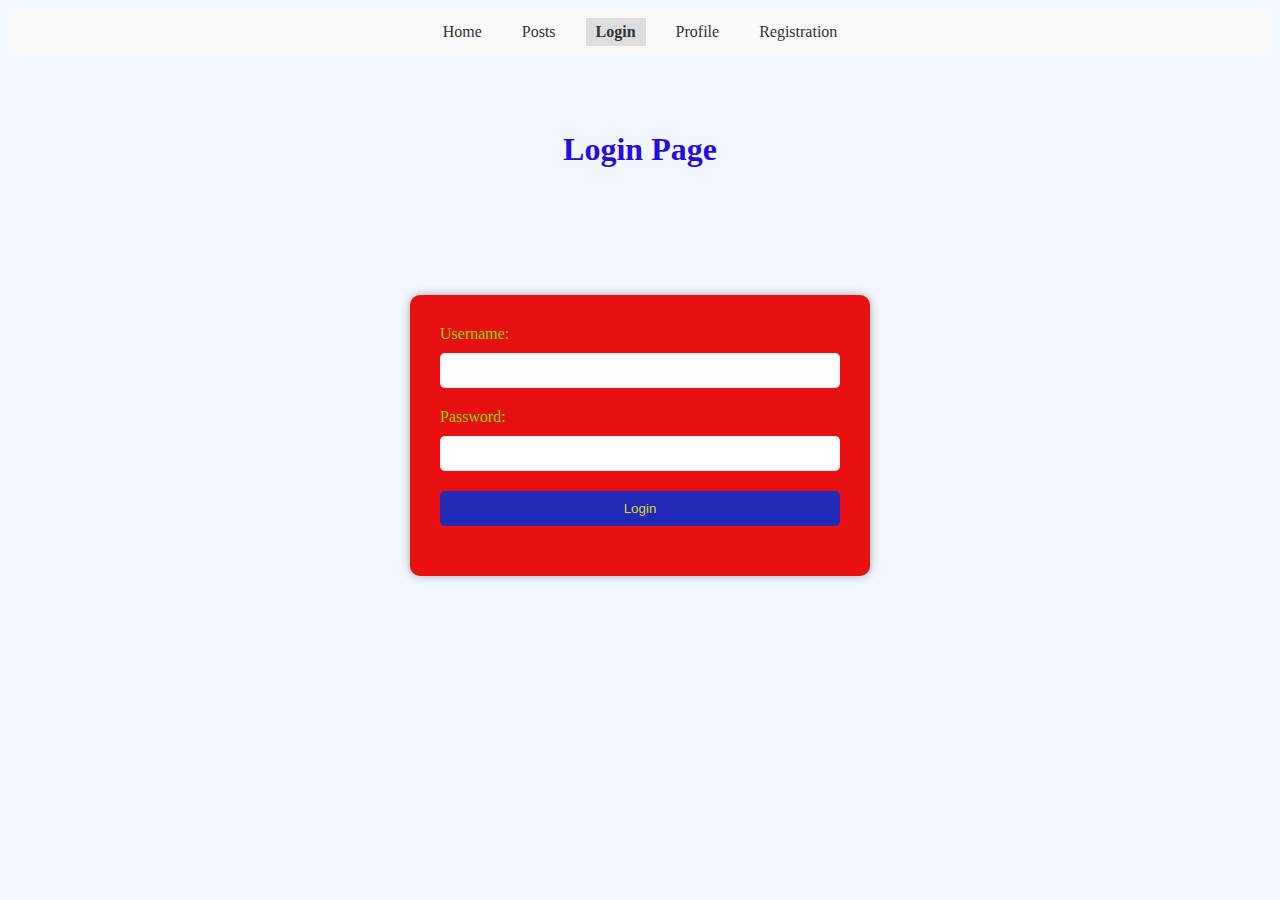
==== commit 8e853425: "updated" ====
--- a/posts.html
+++ b/posts.html
@@ -6,7 +6,13 @@
     <title>MAyBE</title>
     <link rel="stylesheet" href="https://unicons.iconscout.com/release/v2.1.6/css/unicons.css">
     <link rel="stylesheet" href="./style.css">
+    <script src="auth.js"></script>
 </head>
+<style>
+    .navbar{
+        margin-top: 120px;
+    }
+</style>
 <body>
     <nav>
         <div class="container">
@@ -17,40 +23,27 @@
                 <i class="uil uil-search"></i>
                 <input type="search" placeholder="Search for posts, users, and inspiration">
             </div>
-            <div class="create">
-                <label class="btn btn-primary" for="create-post">Create</label>
-                <div class="profile-picture">
-                    <img src="./images/profilepic1.jpg">
-                </div>
+            <div class="create" id="logout_button">
+                <label class="btn btn-primary" for="create-post">Logout</label>
             </div>
         </div>
     </nav>
-
-    <!-- <main>
-        <div class="container">
-            <div class="left">
-                <a href="profile.html" class="profile">
-                <img class="profile-picture" src="./images/profilepic1.jpg" alt="Profile Picture">
-                </a>
-                <div class="handle">
-                    <h4>Stephen A. Smith</h4>
-                    <p class="text-muted">
-                        @stephenasmith
-                    </p>   
-                </div>
-                </a> -->
-
+   
+   
     <main>
+        <header>
+            <script src="navbar.js"></script>
+        </header>
         <div class="container">
             <div class="left">
                 <a href="profile.html" class="profile">
                 <div class="profile-picture">
-                    <img src="./images/profilepic1.jpg">
+                   <div> <img src="./images/profilepic1.jpg"></div>
                 </div>
                 <div class="handle">
-                    <h4>Stephen A. Smith</h4>
+                    <h4>Naruto Uzumaki</h4>
                     <p class="text-muted">
-                        @stephenasmith
+                        @narutothehokage
                     </p>   
                 </div>
                 </a>
@@ -64,74 +57,13 @@
                     </a>
                     <a class="menu-item" id="notifications">
                         <span><i class="uil uil-bell"><small class="notification-count">9+</small> </i></span> <h3>Notifications</h3>
-
-                        <div class="notifications-popup">
-                            <div>
-                                <div class="profile-picture">
-                                    <img src="./images/profilepic2.jpg" alt="">
-                                </div>
-                                <div class="notification-body">
-                                    <b>Michael Jordan</b> Commented on your post!
-                                    <small class="text-muted">21 MINUTES AGO</small>
-                                </div>
-                            </div>
-                            <div>
-                                <div class="profile-picture">
-                                    <img src="./images/profilepic3.jpg" alt="">
-                                </div>
-                                <div class="notification-body">
-                                    <b>Dwight Howard</b> Tagged you in a comment!
-                                    <small class="text-muted">2 HOURS AGO</small>
-                                </div>
-                            </div>
-                            <div>
-                                <div class="profile-picture">
-                                    <img src="./images/profilepic4.jpg" alt="">
-                                </div>
-                                <div class="notification-body">
-                                    <b>Lebron James</b> Liked your post!
-                                    <small class="text-muted">21 HOURS AGO</small>
-                                </div>
-                            </div>
-                            <div>
-                                <div class="profile-picture">
-                                    <img src="./images/profilepic5.jpg" alt="">
-                                </div>
-                                <div class="notification-body">
-                                    <b>Stephen Curry</b> Accepted your follow request!
-                                    <small class="text-muted">36 HOURS AGO</small>
-                                </div>
-                            </div>
-                            <div>
-                                <div class="profile-picture">
-                                    <img src="./images/profilepic6.jpg" alt="">
-                                </div>
-                                <div class="notification-body">
-                                    <b>Kevin Durant</b> Replied to your comment!
-                                    <small class="text-muted">3 DAYS AGO</small>
-                                </div>
-                            </div>
-                            <div>
-                                <div class="profile-picture">
-                                    <img src="./images/profilepic7.jpg" alt="">
-                                </div>
-                                <div class="notification-body">
-                                    <b>KD's Burner Account</b> Replied to you comment!
-                                    <small class="text-muted">1 WEEK AGO</small>
-                                </div>
-                            </div>
-                        </div>
-                    </a>
-                    <a class="menu-item" id="messages-notifications">
+                     <a class="menu-item" id="messages-notifications">
                         <span><i class="uil uil-envelope-alt"><small class="notification-count">6</small></i></span> <h3>Messages</h3>
                     </a>
                     <a class="menu-item">
                         <span><i class="uil uil-bookmark"></i></span> <h3>Bookmarks</h3>
                     </a>
                     <a class="menu-item">
-                        <span><i class="uil uil-palette"></i></span> <h3>Theme</h3>
-                    </a>
-                    <a class="menu-item">
                         <span><i class="uil uil-setting"></i></span> <h3>Settings</h3>
                     </a>
                 </div>
@@ -193,23 +125,22 @@
                 </div>
             </div>
 
-            <form class="create-post">
+            <div class="create-post">
                 <div class="profile-picture">
                     <img src="./images/profilepic1.jpg" alt="">
                 </div>
-                <input type="text" placeholder="What's on your mind Stephen?" id="create-post">
-                <input type="submit" value="Post" class="btn btn-primary">
-            </form>
-
-            <div class="feeds">
+                <input type="text" placeholder="What's on your mind Naruto?" id="createPost">
+                <input type="button" id="postButton" value="Post" class="btn btn-primary">
+            </div>
+
+            <div class="feeds" id="feeds">
 
 
                 <div class="feed">
                     <div class="head">
                         <div class="user">
-                            <div class="profile-picture">
-                                <img src="./images/profilepic13.jpg" alt="Devin Booker">
-                            </div>
+                           
+                            
                             <div class="info">
                                 <h3>Devin Booker</h3>
                                 <small>Phoenix, AZ 25 MINUTES AGO</small>
@@ -601,6 +532,85 @@
         </div>
         
     </main>
-
+<script>
+   if(!isLoggedIn()){
+    location = "login.html"
+   } 
+    function getPost () {
+        const loginData = getLoginData();
+const options = { 
+    method: "GET",
+    headers: {
+        "Content-Type": "application/json",
+        Authorization: `Bearer ${loginData.token}`,
+    },
+   
+};
+
+return fetch(apiBaseURL + "/api/posts", options)
+    .then(response => response.json())
+    .then(data => {
+       console.log(data)
+       feeds = document.getElementById("feeds")
+       feeds.innerHTML = ""
+       data.forEach(item => {
+        
+       
+       feeds.innerHTML+=`<div class="feed">
+                    <div class="head">
+                        <div class="user">
+                            <div class="info">
+                                <h3>${item.username}</h3>
+                                <small>${item.createdAt}</small>
+                            </div>
+                        </div>
+                        <span class="edit">
+                            <i class="uil uil-ellipsis-h"></i>
+                        </span>
+                    </div>
+                    <div class="caption">
+                        <p>${item.text}</p>
+                            
+                    </div>
+                     <div class="action-buttons">
+                        <div class="interaction-buttons">
+                            <span><i class="uil uil-heart"></i></span>
+                            <span><i class="uil uil-comment-dots"></i></span>
+                            <span><i class="uil uil-share-alt"></i></span>
+                        </div>
+                        <div class="bookmark">
+                            <span><i class="uil uil-bookmark-full"></i></span>
+                        </div>
+                    </div>`
+            });  
+            
+
+        return data;
+    });
+}
+ getPost()
+
+function sendPost(){
+    const loginData = getLoginData();
+    fetch(apiBaseURL+"/api/posts",{
+        method: "POST",
+        body: JSON.stringify( {
+            text : createPost.value
+        }),
+        headers:{
+            "Content-Type": "application/json",
+             Authorization: `Bearer ${loginData.token}`,
+        }
+
+    })
+    .then(r=>r.json()).then(data=>{
+        console.log(data)
+        getPost()
+    })
+}
+postButton.onclick = sendPost;
+logout_button.onclick = logout;
+</script>
 </body>
+
 </html>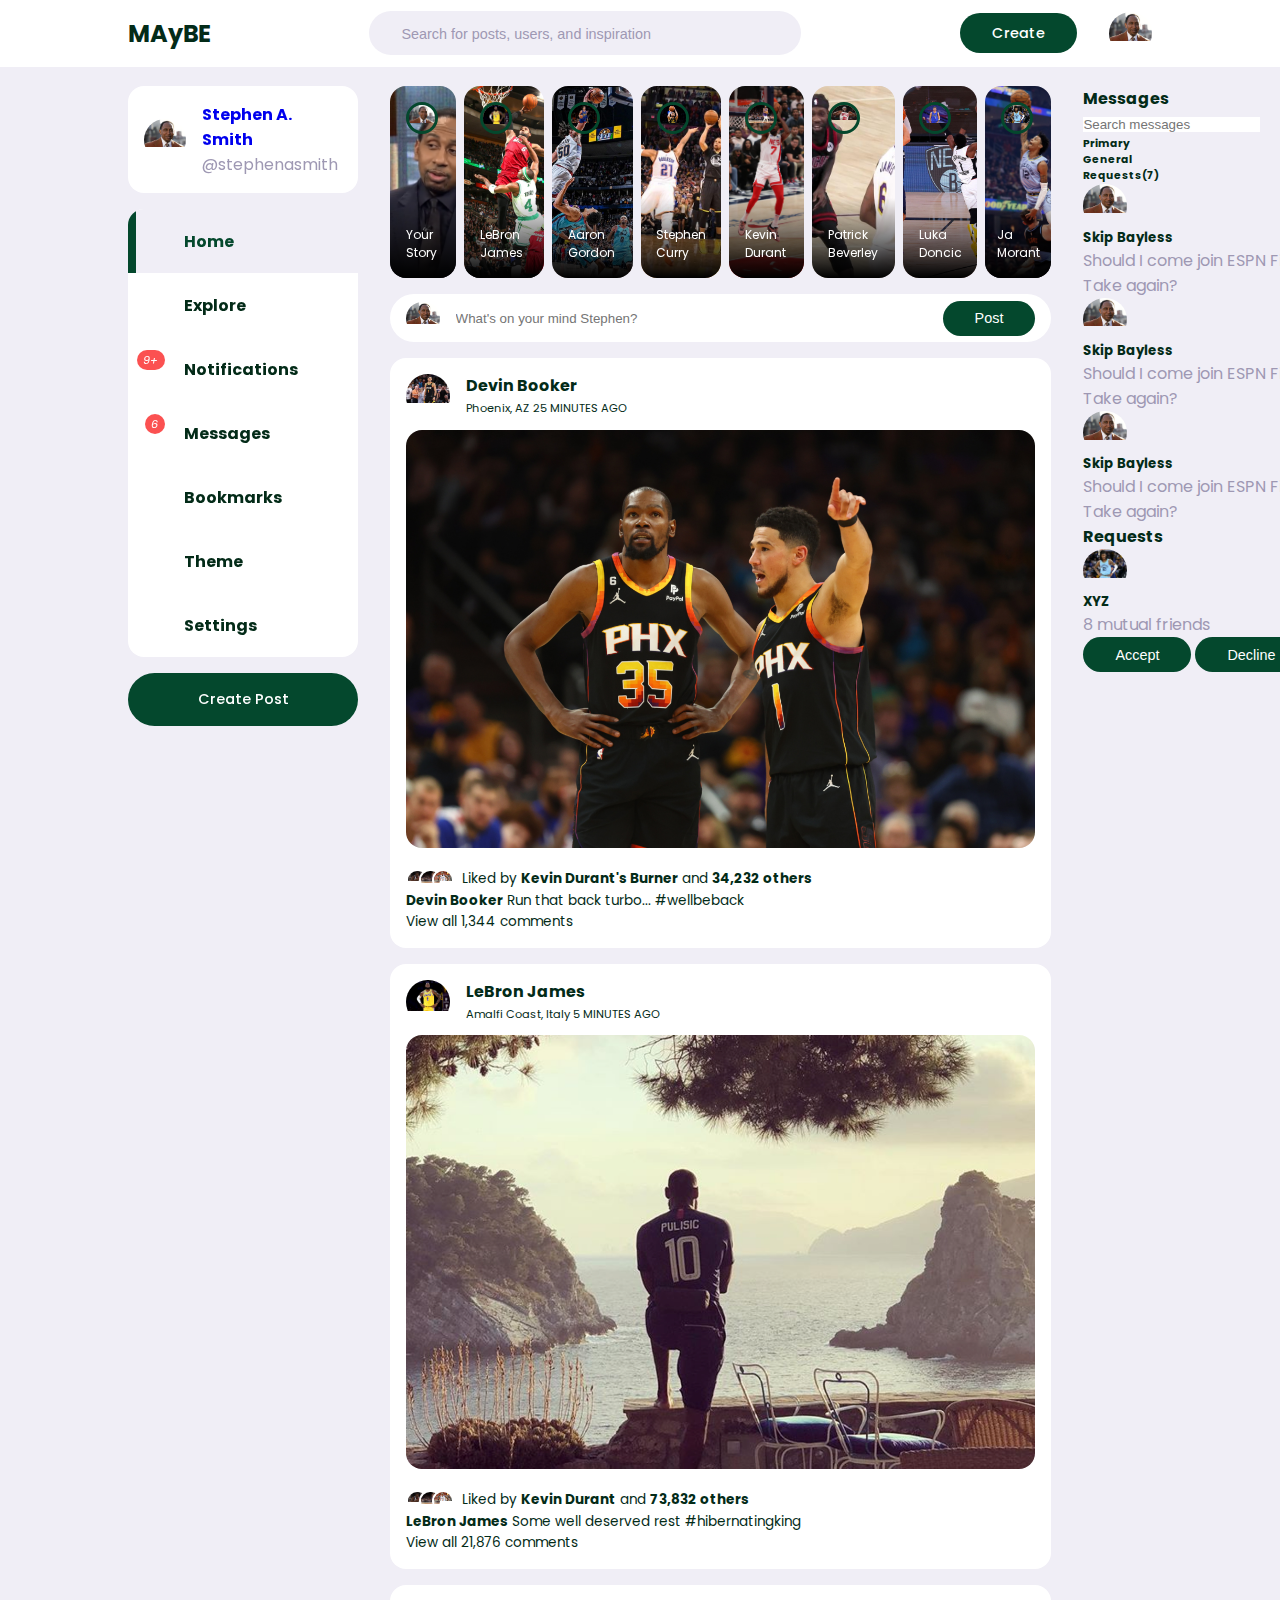
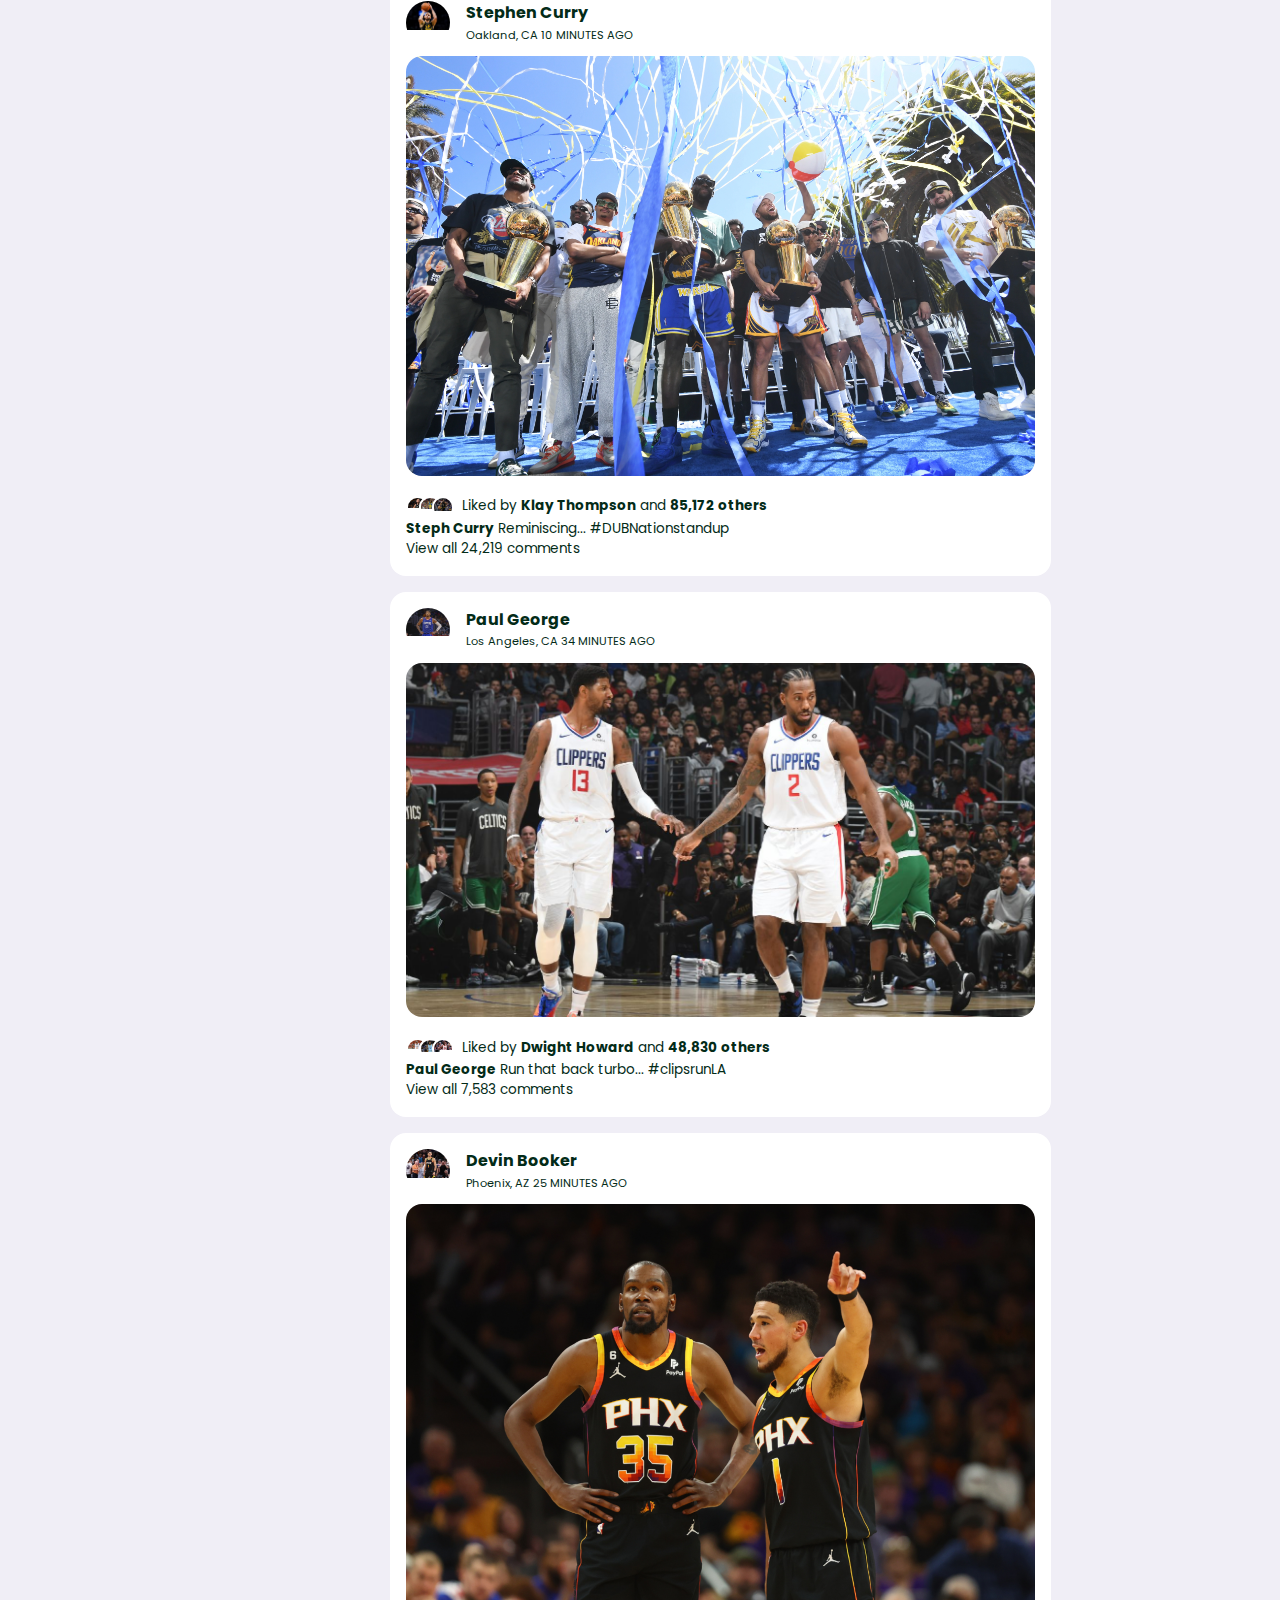
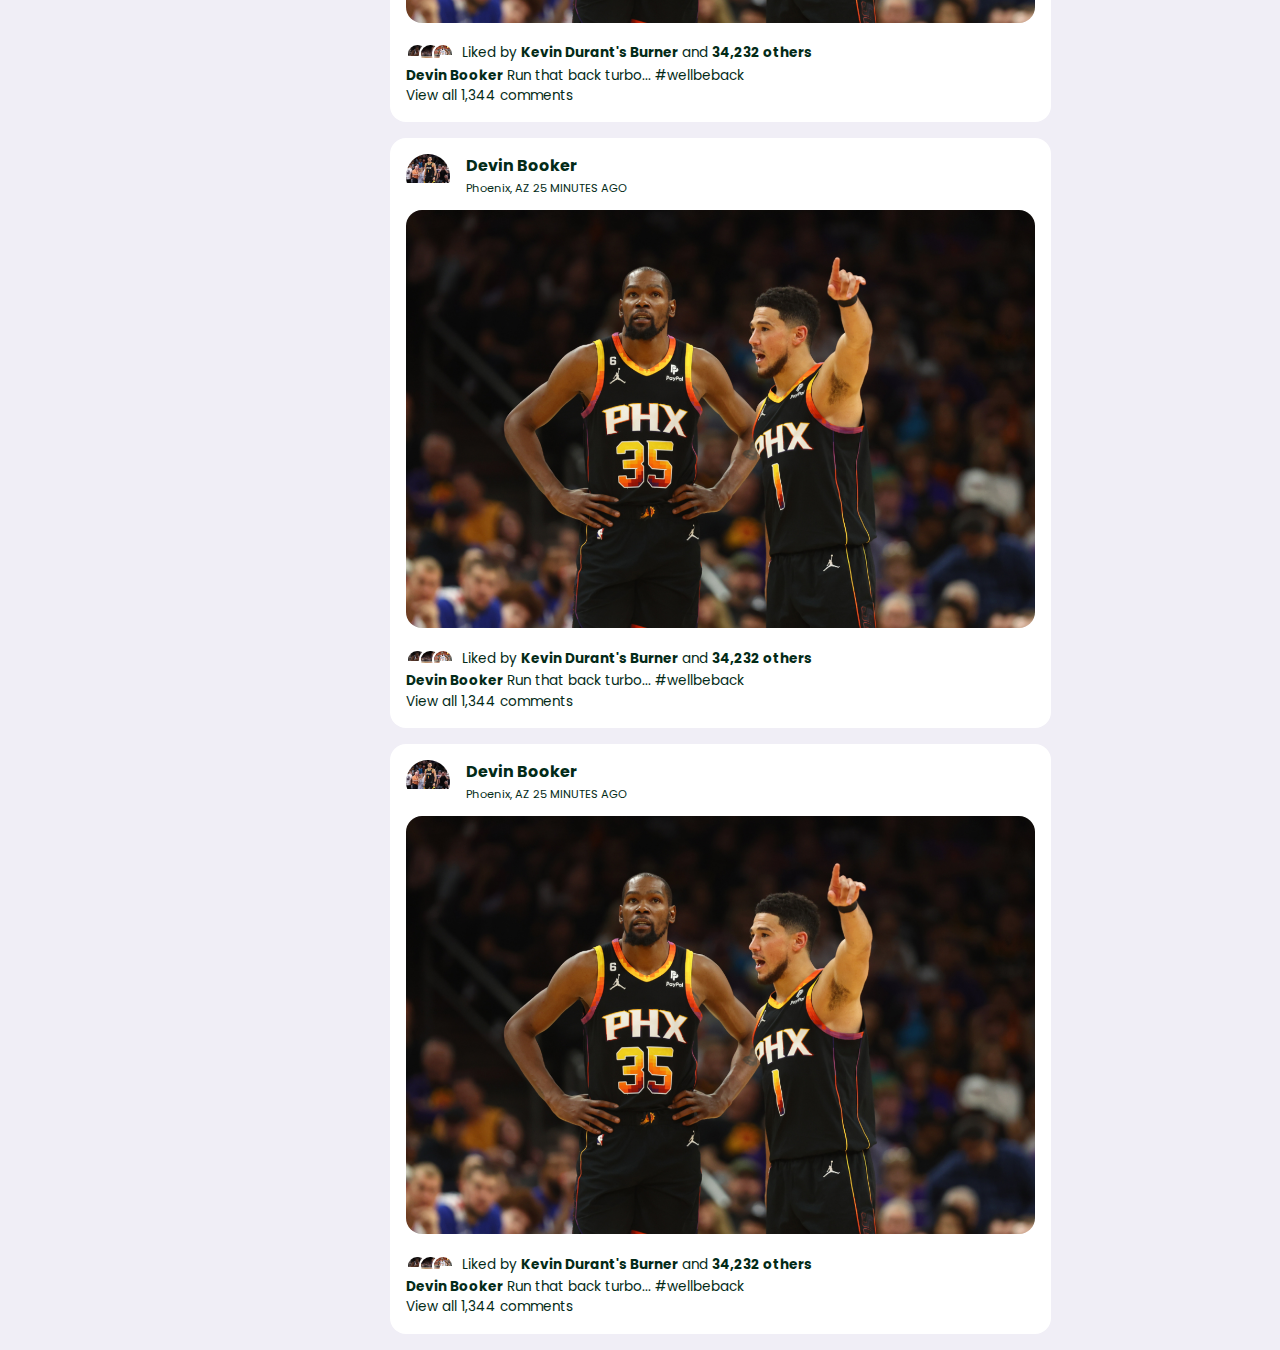
==== commit 6787ae9d: "Merge pull request #7 from PrincePierre1/main" ====
--- a/posts.html
+++ b/posts.html
@@ -6,13 +6,7 @@
     <title>MAyBE</title>
     <link rel="stylesheet" href="https://unicons.iconscout.com/release/v2.1.6/css/unicons.css">
     <link rel="stylesheet" href="./style.css">
-    <script src="auth.js"></script>
 </head>
-<style>
-    .navbar{
-        margin-top: 120px;
-    }
-</style>
 <body>
     <nav>
         <div class="container">
@@ -23,27 +17,40 @@
                 <i class="uil uil-search"></i>
                 <input type="search" placeholder="Search for posts, users, and inspiration">
             </div>
-            <div class="create" id="logout_button">
-                <label class="btn btn-primary" for="create-post">Logout</label>
+            <div class="create">
+                <label class="btn btn-primary" for="create-post">Create</label>
+                <div class="profile-picture">
+                    <img src="./images/profilepic1.jpg">
+                </div>
             </div>
         </div>
     </nav>
-   
-   
+
+    <!-- <main>
+        <div class="container">
+            <div class="left">
+                <a href="profile.html" class="profile">
+                <img class="profile-picture" src="./images/profilepic1.jpg" alt="Profile Picture">
+                </a>
+                <div class="handle">
+                    <h4>Stephen A. Smith</h4>
+                    <p class="text-muted">
+                        @stephenasmith
+                    </p>   
+                </div>
+                </a> -->
+
     <main>
-        <header>
-            <script src="navbar.js"></script>
-        </header>
         <div class="container">
             <div class="left">
                 <a href="profile.html" class="profile">
                 <div class="profile-picture">
-                   <div> <img src="./images/profilepic1.jpg"></div>
+                    <img src="./images/profilepic1.jpg">
                 </div>
                 <div class="handle">
-                    <h4>Naruto Uzumaki</h4>
+                    <h4>Stephen A. Smith</h4>
                     <p class="text-muted">
-                        @narutothehokage
+                        @stephenasmith
                     </p>   
                 </div>
                 </a>
@@ -57,13 +64,74 @@
                     </a>
                     <a class="menu-item" id="notifications">
                         <span><i class="uil uil-bell"><small class="notification-count">9+</small> </i></span> <h3>Notifications</h3>
-                     <a class="menu-item" id="messages-notifications">
+
+                        <div class="notifications-popup">
+                            <div>
+                                <div class="profile-picture">
+                                    <img src="./images/profilepic2.jpg" alt="">
+                                </div>
+                                <div class="notification-body">
+                                    <b>Michael Jordan</b> Commented on your post!
+                                    <small class="text-muted">21 MINUTES AGO</small>
+                                </div>
+                            </div>
+                            <div>
+                                <div class="profile-picture">
+                                    <img src="./images/profilepic3.jpg" alt="">
+                                </div>
+                                <div class="notification-body">
+                                    <b>Dwight Howard</b> Tagged you in a comment!
+                                    <small class="text-muted">2 HOURS AGO</small>
+                                </div>
+                            </div>
+                            <div>
+                                <div class="profile-picture">
+                                    <img src="./images/profilepic4.jpg" alt="">
+                                </div>
+                                <div class="notification-body">
+                                    <b>Lebron James</b> Liked your post!
+                                    <small class="text-muted">21 HOURS AGO</small>
+                                </div>
+                            </div>
+                            <div>
+                                <div class="profile-picture">
+                                    <img src="./images/profilepic5.jpg" alt="">
+                                </div>
+                                <div class="notification-body">
+                                    <b>Stephen Curry</b> Accepted your follow request!
+                                    <small class="text-muted">36 HOURS AGO</small>
+                                </div>
+                            </div>
+                            <div>
+                                <div class="profile-picture">
+                                    <img src="./images/profilepic6.jpg" alt="">
+                                </div>
+                                <div class="notification-body">
+                                    <b>Kevin Durant</b> Replied to your comment!
+                                    <small class="text-muted">3 DAYS AGO</small>
+                                </div>
+                            </div>
+                            <div>
+                                <div class="profile-picture">
+                                    <img src="./images/profilepic7.jpg" alt="">
+                                </div>
+                                <div class="notification-body">
+                                    <b>KD's Burner Account</b> Replied to you comment!
+                                    <small class="text-muted">1 WEEK AGO</small>
+                                </div>
+                            </div>
+                        </div>
+                    </a>
+                    <a class="menu-item" id="messages-notifications">
                         <span><i class="uil uil-envelope-alt"><small class="notification-count">6</small></i></span> <h3>Messages</h3>
                     </a>
                     <a class="menu-item">
                         <span><i class="uil uil-bookmark"></i></span> <h3>Bookmarks</h3>
                     </a>
                     <a class="menu-item">
+                        <span><i class="uil uil-palette"></i></span> <h3>Theme</h3>
+                    </a>
+                    <a class="menu-item">
                         <span><i class="uil uil-setting"></i></span> <h3>Settings</h3>
                     </a>
                 </div>
@@ -125,22 +193,23 @@
                 </div>
             </div>
 
-            <div class="create-post">
+            <form class="create-post">
                 <div class="profile-picture">
                     <img src="./images/profilepic1.jpg" alt="">
                 </div>
-                <input type="text" placeholder="What's on your mind Naruto?" id="createPost">
-                <input type="button" id="postButton" value="Post" class="btn btn-primary">
-            </div>
-
-            <div class="feeds" id="feeds">
+                <input type="text" placeholder="What's on your mind Stephen?" id="create-post">
+                <input type="submit" value="Post" class="btn btn-primary">
+            </form>
+
+            <div class="feeds">
 
 
                 <div class="feed">
                     <div class="head">
                         <div class="user">
-                           
-                            
+                            <div class="profile-picture">
+                                <img src="./images/profilepic13.jpg" alt="Devin Booker">
+                            </div>
                             <div class="info">
                                 <h3>Devin Booker</h3>
                                 <small>Phoenix, AZ 25 MINUTES AGO</small>
@@ -532,85 +601,6 @@
         </div>
         
     </main>
-<script>
-   if(!isLoggedIn()){
-    location = "login.html"
-   } 
-    function getPost () {
-        const loginData = getLoginData();
-const options = { 
-    method: "GET",
-    headers: {
-        "Content-Type": "application/json",
-        Authorization: `Bearer ${loginData.token}`,
-    },
-   
-};
-
-return fetch(apiBaseURL + "/api/posts", options)
-    .then(response => response.json())
-    .then(data => {
-       console.log(data)
-       feeds = document.getElementById("feeds")
-       feeds.innerHTML = ""
-       data.forEach(item => {
-        
-       
-       feeds.innerHTML+=`<div class="feed">
-                    <div class="head">
-                        <div class="user">
-                            <div class="info">
-                                <h3>${item.username}</h3>
-                                <small>${item.createdAt}</small>
-                            </div>
-                        </div>
-                        <span class="edit">
-                            <i class="uil uil-ellipsis-h"></i>
-                        </span>
-                    </div>
-                    <div class="caption">
-                        <p>${item.text}</p>
-                            
-                    </div>
-                     <div class="action-buttons">
-                        <div class="interaction-buttons">
-                            <span><i class="uil uil-heart"></i></span>
-                            <span><i class="uil uil-comment-dots"></i></span>
-                            <span><i class="uil uil-share-alt"></i></span>
-                        </div>
-                        <div class="bookmark">
-                            <span><i class="uil uil-bookmark-full"></i></span>
-                        </div>
-                    </div>`
-            });  
-            
-
-        return data;
-    });
-}
- getPost()
-
-function sendPost(){
-    const loginData = getLoginData();
-    fetch(apiBaseURL+"/api/posts",{
-        method: "POST",
-        body: JSON.stringify( {
-            text : createPost.value
-        }),
-        headers:{
-            "Content-Type": "application/json",
-             Authorization: `Bearer ${loginData.token}`,
-        }
-
-    })
-    .then(r=>r.json()).then(data=>{
-        console.log(data)
-        getPost()
-    })
-}
-postButton.onclick = sendPost;
-logout_button.onclick = logout;
-</script>
+
 </body>
-
 </html>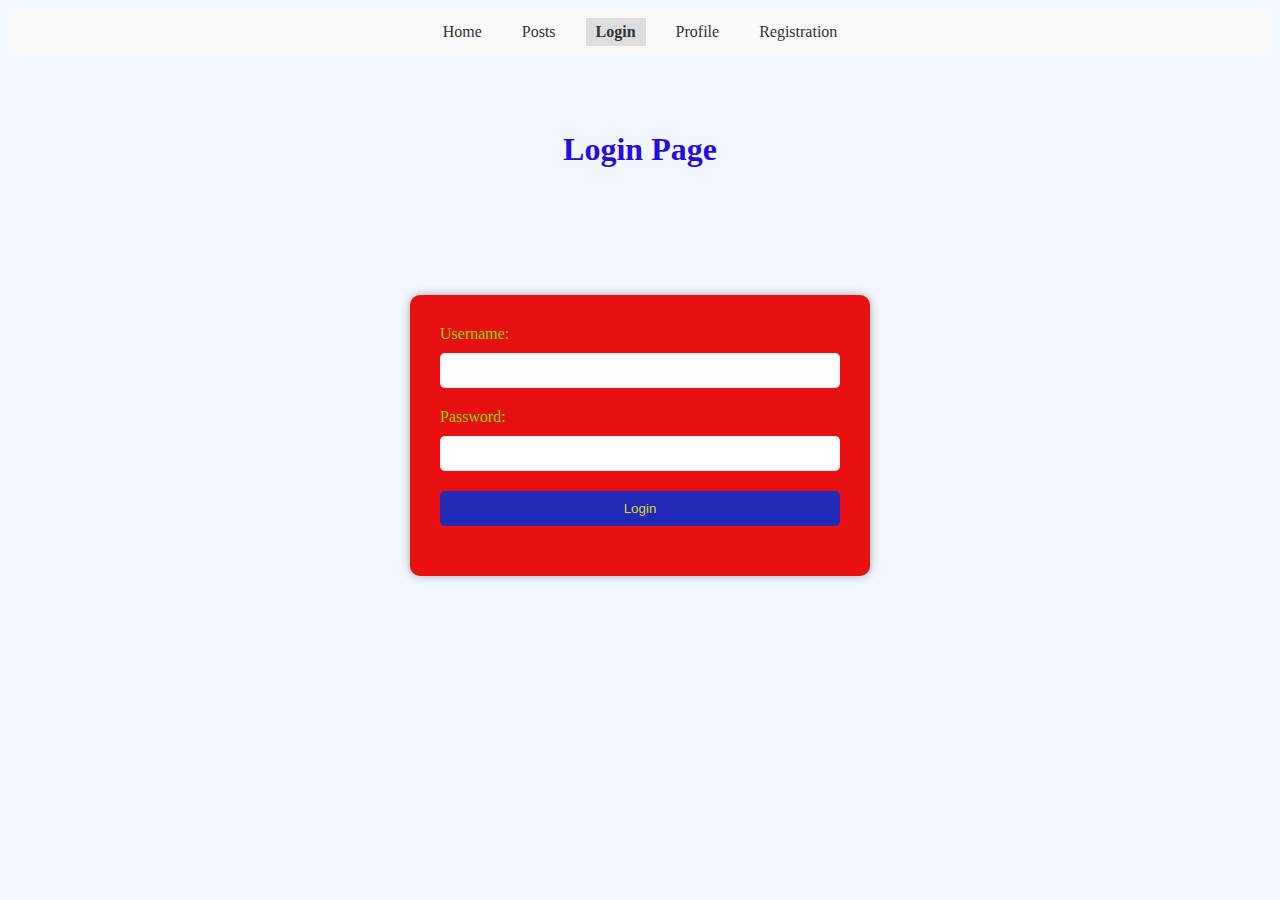
==== commit 9cca2c6e: "Merge pull request #8 from PrincePierre1/registration" ====
--- a/posts.html
+++ b/posts.html
@@ -6,7 +6,13 @@
     <title>MAyBE</title>
     <link rel="stylesheet" href="https://unicons.iconscout.com/release/v2.1.6/css/unicons.css">
     <link rel="stylesheet" href="./style.css">
+    <script src="auth.js"></script>
 </head>
+<style>
+    .navbar{
+        margin-top: 120px;
+    }
+</style>
 <body>
     <nav>
         <div class="container">
@@ -17,40 +23,27 @@
                 <i class="uil uil-search"></i>
                 <input type="search" placeholder="Search for posts, users, and inspiration">
             </div>
-            <div class="create">
-                <label class="btn btn-primary" for="create-post">Create</label>
-                <div class="profile-picture">
-                    <img src="./images/profilepic1.jpg">
-                </div>
+            <div class="create" id="logout_button">
+                <label class="btn btn-primary" for="create-post">Logout</label>
             </div>
         </div>
     </nav>
-
-    <!-- <main>
-        <div class="container">
-            <div class="left">
-                <a href="profile.html" class="profile">
-                <img class="profile-picture" src="./images/profilepic1.jpg" alt="Profile Picture">
-                </a>
-                <div class="handle">
-                    <h4>Stephen A. Smith</h4>
-                    <p class="text-muted">
-                        @stephenasmith
-                    </p>   
-                </div>
-                </a> -->
-
+   
+   
     <main>
+        <header>
+            <script src="navbar.js"></script>
+        </header>
         <div class="container">
             <div class="left">
                 <a href="profile.html" class="profile">
                 <div class="profile-picture">
-                    <img src="./images/profilepic1.jpg">
+                   <div> <img src="./images/profilepic1.jpg"></div>
                 </div>
                 <div class="handle">
-                    <h4>Stephen A. Smith</h4>
+                    <h4>Naruto Uzumaki</h4>
                     <p class="text-muted">
-                        @stephenasmith
+                        @narutothehokage
                     </p>   
                 </div>
                 </a>
@@ -64,74 +57,13 @@
                     </a>
                     <a class="menu-item" id="notifications">
                         <span><i class="uil uil-bell"><small class="notification-count">9+</small> </i></span> <h3>Notifications</h3>
-
-                        <div class="notifications-popup">
-                            <div>
-                                <div class="profile-picture">
-                                    <img src="./images/profilepic2.jpg" alt="">
-                                </div>
-                                <div class="notification-body">
-                                    <b>Michael Jordan</b> Commented on your post!
-                                    <small class="text-muted">21 MINUTES AGO</small>
-                                </div>
-                            </div>
-                            <div>
-                                <div class="profile-picture">
-                                    <img src="./images/profilepic3.jpg" alt="">
-                                </div>
-                                <div class="notification-body">
-                                    <b>Dwight Howard</b> Tagged you in a comment!
-                                    <small class="text-muted">2 HOURS AGO</small>
-                                </div>
-                            </div>
-                            <div>
-                                <div class="profile-picture">
-                                    <img src="./images/profilepic4.jpg" alt="">
-                                </div>
-                                <div class="notification-body">
-                                    <b>Lebron James</b> Liked your post!
-                                    <small class="text-muted">21 HOURS AGO</small>
-                                </div>
-                            </div>
-                            <div>
-                                <div class="profile-picture">
-                                    <img src="./images/profilepic5.jpg" alt="">
-                                </div>
-                                <div class="notification-body">
-                                    <b>Stephen Curry</b> Accepted your follow request!
-                                    <small class="text-muted">36 HOURS AGO</small>
-                                </div>
-                            </div>
-                            <div>
-                                <div class="profile-picture">
-                                    <img src="./images/profilepic6.jpg" alt="">
-                                </div>
-                                <div class="notification-body">
-                                    <b>Kevin Durant</b> Replied to your comment!
-                                    <small class="text-muted">3 DAYS AGO</small>
-                                </div>
-                            </div>
-                            <div>
-                                <div class="profile-picture">
-                                    <img src="./images/profilepic7.jpg" alt="">
-                                </div>
-                                <div class="notification-body">
-                                    <b>KD's Burner Account</b> Replied to you comment!
-                                    <small class="text-muted">1 WEEK AGO</small>
-                                </div>
-                            </div>
-                        </div>
-                    </a>
-                    <a class="menu-item" id="messages-notifications">
+                     <a class="menu-item" id="messages-notifications">
                         <span><i class="uil uil-envelope-alt"><small class="notification-count">6</small></i></span> <h3>Messages</h3>
                     </a>
                     <a class="menu-item">
                         <span><i class="uil uil-bookmark"></i></span> <h3>Bookmarks</h3>
                     </a>
                     <a class="menu-item">
-                        <span><i class="uil uil-palette"></i></span> <h3>Theme</h3>
-                    </a>
-                    <a class="menu-item">
                         <span><i class="uil uil-setting"></i></span> <h3>Settings</h3>
                     </a>
                 </div>
@@ -193,23 +125,22 @@
                 </div>
             </div>
 
-            <form class="create-post">
+            <div class="create-post">
                 <div class="profile-picture">
                     <img src="./images/profilepic1.jpg" alt="">
                 </div>
-                <input type="text" placeholder="What's on your mind Stephen?" id="create-post">
-                <input type="submit" value="Post" class="btn btn-primary">
-            </form>
-
-            <div class="feeds">
+                <input type="text" placeholder="What's on your mind Naruto?" id="createPost">
+                <input type="button" id="postButton" value="Post" class="btn btn-primary">
+            </div>
+
+            <div class="feeds" id="feeds">
 
 
                 <div class="feed">
                     <div class="head">
                         <div class="user">
-                            <div class="profile-picture">
-                                <img src="./images/profilepic13.jpg" alt="Devin Booker">
-                            </div>
+                           
+                            
                             <div class="info">
                                 <h3>Devin Booker</h3>
                                 <small>Phoenix, AZ 25 MINUTES AGO</small>
@@ -601,6 +532,85 @@
         </div>
         
     </main>
-
+<script>
+   if(!isLoggedIn()){
+    location = "login.html"
+   } 
+    function getPost () {
+        const loginData = getLoginData();
+const options = { 
+    method: "GET",
+    headers: {
+        "Content-Type": "application/json",
+        Authorization: `Bearer ${loginData.token}`,
+    },
+   
+};
+
+return fetch(apiBaseURL + "/api/posts", options)
+    .then(response => response.json())
+    .then(data => {
+       console.log(data)
+       feeds = document.getElementById("feeds")
+       feeds.innerHTML = ""
+       data.forEach(item => {
+        
+       
+       feeds.innerHTML+=`<div class="feed">
+                    <div class="head">
+                        <div class="user">
+                            <div class="info">
+                                <h3>${item.username}</h3>
+                                <small>${item.createdAt}</small>
+                            </div>
+                        </div>
+                        <span class="edit">
+                            <i class="uil uil-ellipsis-h"></i>
+                        </span>
+                    </div>
+                    <div class="caption">
+                        <p>${item.text}</p>
+                            
+                    </div>
+                     <div class="action-buttons">
+                        <div class="interaction-buttons">
+                            <span><i class="uil uil-heart"></i></span>
+                            <span><i class="uil uil-comment-dots"></i></span>
+                            <span><i class="uil uil-share-alt"></i></span>
+                        </div>
+                        <div class="bookmark">
+                            <span><i class="uil uil-bookmark-full"></i></span>
+                        </div>
+                    </div>`
+            });  
+            
+
+        return data;
+    });
+}
+ getPost()
+
+function sendPost(){
+    const loginData = getLoginData();
+    fetch(apiBaseURL+"/api/posts",{
+        method: "POST",
+        body: JSON.stringify( {
+            text : createPost.value
+        }),
+        headers:{
+            "Content-Type": "application/json",
+             Authorization: `Bearer ${loginData.token}`,
+        }
+
+    })
+    .then(r=>r.json()).then(data=>{
+        console.log(data)
+        getPost()
+    })
+}
+postButton.onclick = sendPost;
+logout_button.onclick = logout;
+</script>
 </body>
+
 </html>